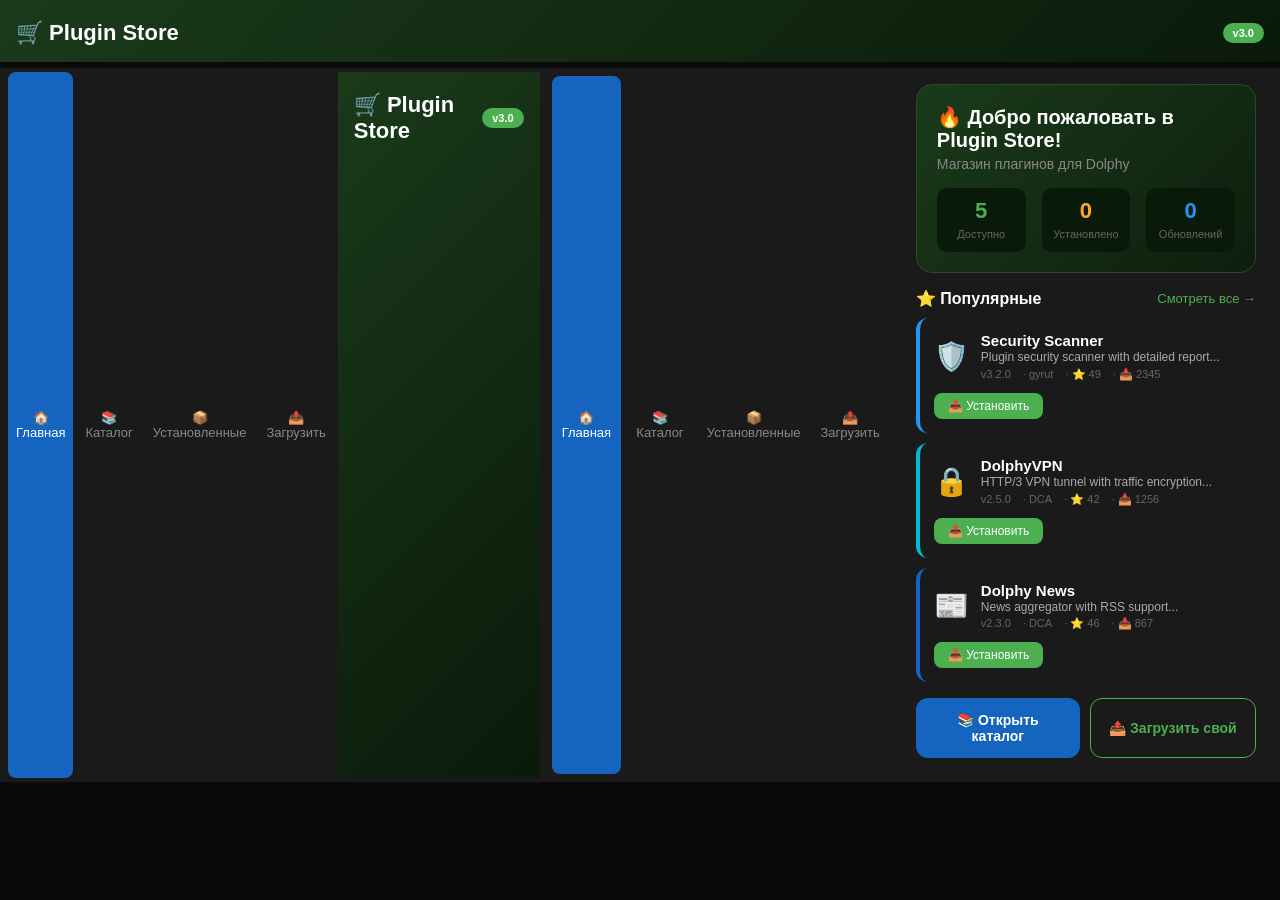
==== index.html @ 2c2af3a2 "Update index.html" ====
<!DOCTYPE html>
<html lang="ru">
<head>
    <meta charset="UTF-8">
    <meta name="viewport" content="width=device-width, initial-scale=1.0, maximum-scale=1.0, user-scalable=no">
    <title>Plugin Store</title>
    <link rel="stylesheet" href="style.css">
</head>
<body>

    <div class="app-header">
        <div class="header-content">
            <h1>🛒 Plugin Store</h1>
            <span class="badge">v3.0</span>
        </div>
    </div>

    <div class="tab-bar">
        <button class="tab-btn active" data-tab="home">🏠 Главная</button>
        <button class="tab-btn" data-tab="catalog">📚 Каталог</button>
        <button class="tab-btn" data-tab="installed">📦 Установленные</button>
        <button class="tab-btn" data-tab="upload">📤 Загрузить</button>
<!DOCTYPE html>
<html lang="ru">
<head>
    <meta charset="UTF-8">
    <meta name="viewport" content="width=device-width, initial-scale=1.0, maximum-scale=1.0, user-scalable=no">
    <title>Plugin Store</title>
    <style>
        *{margin:0;padding:0;box-sizing:border-box}
        body{font-family:-apple-system,BlinkMacSystemFont,'Segoe UI',Roboto,sans-serif;background:#0A0A0A;color:#E0E0E0;padding-bottom:80px;min-height:100vh}
        .app-header{background:linear-gradient(135deg,#1A3A1A,#0A1A0A);padding:20px 16px 16px;position:sticky;top:0;z-index:10}
        .header-content{display:flex;align-items:center;justify-content:space-between}
        .header-content h1{font-size:22px;font-weight:700;color:#FFF}
        .badge{background:#4CAF50;color:#FFF;font-size:11px;font-weight:700;padding:4px 10px;border-radius:20px}
        .tab-bar{display:flex;background:#1A1A1A;padding:4px 8px;position:sticky;top:68px;z-index:10;gap:4px}
        .tab-btn{flex:1;background:0 0;border:none;color:#888;font-size:13px;padding:10px 8px;border-radius:8px;cursor:pointer;transition:all .2s}
        .tab-btn.active{background:#1565C0;color:#FFF}
        .tab-content{display:none;padding:12px 16px 20px;max-width:600px;margin:0 auto}
        .tab-content.active{display:block}
        .welcome-card{background:linear-gradient(135deg,#1A3A1A,#0D1F0D);border-radius:16px;padding:20px;margin-bottom:16px;border:1px solid #2A4A2A}
        .welcome-card h2{font-size:20px;color:#FFF;margin-bottom:4px}
        .welcome-card .subtitle{color:#888;font-size:14px;margin-bottom:16px}
        .stats-row{display:flex;gap:16px}
        .stat-item{flex:1;text-align:center;background:#0A1A0A;border-radius:10px;padding:10px}
        .stat-number{display:block;font-size:22px;font-weight:700;color:#4CAF50}
        .stat-item:nth-child(2) .stat-number{color:#FFA726}
        .stat-item:nth-child(3) .stat-number{color:#2196F3}
        .stat-label{font-size:11px;color:#666}
        .section{margin-bottom:16px}
        .section-header{display:flex;justify-content:space-between;align-items:center;margin-bottom:10px}
        .section-header h3{font-size:16px;color:#FFF}
        .see-all{background:0 0;border:none;color:#4CAF50;font-size:13px;cursor:pointer}
        .quick-actions{display:flex;gap:10px;margin-top:12px}
        .action-btn{flex:1;padding:14px;border:none;border-radius:12px;font-size:14px;font-weight:600;cursor:pointer;transition:opacity .2s}
        .action-btn:active{opacity:.7}
        .action-btn.primary{background:#1565C0;color:#FFF}
        .action-btn.secondary{background:0 0;color:#4CAF50;border:1px solid #4CAF50}
        .plugin-card{background:#1A1A1A;border-radius:12px;padding:14px;margin-bottom:10px;border-left:4px solid #2196F3;display:flex;flex-direction:column;gap:8px}
        .plugin-card .plugin-row{display:flex;align-items:center;gap:12px}
        .plugin-card .plugin-icon{font-size:28px}
        .plugin-card .plugin-info{flex:1}
        .plugin-card .plugin-name{font-size:15px;font-weight:600;color:#FFF}
        .plugin-card .plugin-desc{font-size:12px;color:#AAA;line-height:1.4}
        .plugin-card .plugin-meta{display:flex;gap:12px;font-size:11px;color:#666;margin-top:2px;flex-wrap:wrap}
        .plugin-card .plugin-actions{display:flex;gap:8px;margin-top:4px;flex-wrap:wrap}
        .plugin-card .plugin-actions button{padding:6px 14px;border:none;border-radius:8px;font-size:12px;font-weight:500;cursor:pointer}
        .btn-install{background:#4CAF50;color:#FFF}
        .btn-installed{background:0 0;color:#4CAF50;border:1px solid #4CAF50}
        .btn-details{background:0 0;color:#888}
        .btn-delete{background:0 0;color:#F44336}
        .search-box{margin-bottom:12px}
        .search-box input{width:100%;padding:12px 16px;background:#1A1A1A;border:1px solid #333;border-radius:12px;color:#FFF;font-size:14px;outline:0}
        .search-box input:focus{border-color:#1565C0}
        .upload-form{background:#1A1A1A;border-radius:16px;padding:20px}
        .upload-form h3{font-size:18px;color:#FFF;margin-bottom:4px}
        .upload-form .subtitle{color:#888;font-size:13px;margin-bottom:16px}
        .form-group{margin-bottom:14px}
        .form-group label{display:block;font-size:13px;color:#888;margin-bottom:4px}
        .form-group input,.form-group textarea{width:100%;padding:10px 12px;background:#0D0D0D;border:1px solid #333;border-radius:8px;color:#FFF;font-size:14px;outline:0;transition:border-color .2s;font-family:inherit}
        .form-group input:focus,.form-group textarea:focus{border-color:#1565C0}
        .form-group textarea{resize:vertical;min-height:60px}
        .file-drop{background:#0D0D0D;border:2px dashed #333;border-radius:8px;padding:16px;text-align:center;color:#666;cursor:pointer;transition:border-color .2s}
        .file-drop:hover{border-color:#1565C0}
        .file-drop input{display:none}
        .empty-state{text-align:center;padding:40px 20px;color:#666}
        .empty-state .icon{font-size:48px;margin-bottom:12px}
        .empty-state h4{color:#FFF;margin-bottom:6px}
        .toast{position:fixed;bottom:100px;left:50%;transform:translateX(-50%);background:#333;color:#FFF;padding:12px 24px;border-radius:12px;font-size:14px;opacity:0;transition:opacity .3s;pointer-events:none;z-index:100}
        .toast.show{opacity:1}
        @media(max-width:480px){.stats-row{gap:8px}.stat-item{padding:8px}.stat-number{font-size:18px}}
    </style>
</head>
<body>

    <div class="app-header">
        <div class="header-content">
            <h1>🛒 Plugin Store</h1>
            <span class="badge">v3.0</span>
        </div>
    </div>

    <div class="tab-bar">
        <button class="tab-btn active" data-tab="home">🏠 Главная</button>
        <button class="tab-btn" data-tab="catalog">📚 Каталог</button>
        <button class="tab-btn" data-tab="installed">📦 Установленные</button>
        <button class="tab-btn" data-tab="upload">📤 Загрузить</button>
    </div>

    <div id="tab-home" class="tab-content active">
        <div class="welcome-card">
            <h2>🔥 Добро пожаловать в Plugin Store!</h2>
            <p class="subtitle">Магазин плагинов для Dolphy</p>
            <div class="stats-row">
                <div class="stat-item"><span class="stat-number" id="total-plugins">0</span><span class="stat-label">Доступно</span></div>
                <div class="stat-item"><span class="stat-number" id="installed-count">0</span><span class="stat-label">Установлено</span></div>
                <div class="stat-item"><span class="stat-number" id="update-count">0</span><span class="stat-label">Обновлений</span></div>
            </div>
        </div>
        <div class="section">
            <div class="section-header"><h3>⭐ Популярные</h3><button class="see-all" onclick="switchTab('catalog')">Смотреть все →</button></div>
            <div id="popular-list"></div>
        </div>
        <div class="quick-actions">
            <button class="action-btn primary" onclick="switchTab('catalog')">📚 Открыть каталог</button>
            <button class="action-btn secondary" onclick="switchTab('upload')">📤 Загрузить свой</button>
        </div>
    </div>

    <div id="tab-catalog" class="tab-content">
        <div class="search-box"><input type="text" id="search-input" placeholder="🔍 Поиск плагинов..." oninput="filterPlugins()"></div>
        <div id="catalog-list"></div>
    </div>

    <div id="tab-installed" class="tab-content"><div id="installed-list"></div></div>

    <div id="tab-upload" class="tab-content">
        <div class="upload-form">
            <h3>📤 Загрузка плагина</h3>
            <p class="subtitle">Поделитесь своим плагином с сообществом</p>
            <div class="form-group"><label>📝 Название плагина</label><input type="text" id="upload-name" placeholder="Название"></div>
            <div class="form-group"><label>📄 Описание</label><textarea id="upload-desc" placeholder="Краткое описание" rows="3"></textarea></div>
            <div class="form-group"><label>👤 Автор</label><input type="text" id="upload-author" placeholder="Ваше имя"></div>
            <div class="form-group"><label>📌 Версия</label><input type="text" id="upload-version" placeholder="1.0.0" value="1.0.0"></div>
            <div class="form-group">
                <label>📂 Файл плагина (.js)</label>
                <div class="file-drop" onclick="document.getElementById('file-input').click()">
                    <span id="file-name">Выберите файл</span>
                    <input type="file" id="file-input" accept=".js" onchange="selectFile()">
                </div>
            </div>
            <button class="action-btn primary" onclick="uploadPlugin()" style="width:100%;margin-top:16px;">🚀 Опубликовать плагин</button>
        </div>
    </div>

    <script>
        const STORE={plugins:[],installed:[],currentTab:'home'};
        function defaultPlugins(){return[
            {id:'dolphy.vpn',name:'DolphyVPN',description:'HTTP/3 VPN tunnel with traffic encryption',author:'DCA',version:'2.5.0',icon:'🔒',color:'#00BCD4',downloads:1256,rating:42},
            {id:'dolphy.scanner',name:'Security Scanner',description:'Plugin security scanner with detailed report',author:'gyrut',version:'3.2.0',icon:'🛡️',color:'#2196F3',downloads:2345,rating:49},
            {id:'dolphy.news',name:'Dolphy News',description:'News aggregator with RSS support',author:'DCA',version:'2.3.0',icon:'📰',color:'#1565C0',downloads:867,rating:46},
            {id:'dolphy.browser',name:'Dolphy Browser',description:'Full-featured browser with tabs and bookmarks',author:'DCA',version:'2.0.0',icon:'🌐',color:'#4CAF50',downloads:543,rating:45},
            {id:'dolphy.code',name:'Dolphy Code',description:'Code editor with syntax highlighting',author:'DCA',version:'2.1.0',icon:'💻',color:'#007ACC',downloads:789,rating:47}
        ]}
        function loadData(){
            try{const installed=localStorage.getItem('store_installed');if(installed)STORE.installed=JSON.parse(installed)}catch(e){}
            STORE.plugins=defaultPlugins();renderAll()
        }
        function renderAll(){renderStats();renderPopular();renderCatalog();renderInstalled()}
        function renderStats(){
            document.getElementById('total-plugins').textContent=STORE.plugins.length;
            document.getElementById('installed-count').textContent=STORE.installed.length;
            const updates=STORE.installed.filter(p=>{const a=STORE.plugins.find(x=>x.id===p.id);return a&&a.version!==p.version}).length;
            document.getElementById('update-count').textContent=updates
        }
        function renderPopular(){
            const container=document.getElementById('popular-list');
            const popular=[...STORE.plugins].sort((a,b)=>(b.downloads||0)-(a.downloads||0)).slice(0,3);
            container.innerHTML=popular.map(p=>createCard(p,true)).join('')
        }
        function renderCatalog(){
            document.getElementById('catalog-list').innerHTML=STORE.plugins.map(p=>createCard(p,false)).join('')
        }
        function renderInstalled(){
            const container=document.getElementById('installed-list');
            if(STORE.installed.length===0){
                container.innerHTML='<div class="empty-state"><div class="icon">📦</div><h4>Нет установленных плагинов</h4><p style="color:#666;font-size:13px;">Перейдите в каталог и установите что-нибудь!</p></div>';
                return
            }
            container.innerHTML=STORE.installed.map(p=>createInstalledCard(p)).join('')
        }
        function createCard(p,c){
            const inst=STORE.installed.some(x=>x.id===p.id);
            const color=p.color||'#2196F3';
            return '<div class="plugin-card" style="border-left-color:'+color+'"><div class="plugin-row"><div class="plugin-icon">'+(p.icon||'🔌')+
                '</div><div class="plugin-info"><div class="plugin-name">'+p.name+'</div><div class="plugin-desc">'+
                (c?p.description.substring(0,60)+'...':p.description)+'</div><div class="plugin-meta"><span>v'+p.version+
                '</span><span>· '+p.author+'</span><span>· ⭐ '+(p.rating||0)+'</span><span>· 📥 '+(p.downloads||0)+
                '</span></div></div></div><div class="plugin-actions">'+
                (!c?'<button class="btn-details" onclick="showDetails(\''+p.id+'\')">📖 Подробнее</button>':'')+
                (inst?'<button class="btn-installed" disabled>✅ Установлен</button>':'<button class="btn-install" onclick="installPlugin(\''+p.id+'\')">📥 Установить</button>')+
                '</div></div>'
        }
        function createInstalledCard(p){
            const a=STORE.plugins.find(x=>x.id===p.id);
            const u=a&&a.version!==p.version;
            return '<div class="plugin-card" style="border-left-color:'+(u?'#FFA726':'#4CAF50')+
                '"><div class="plugin-row"><div class="plugin-icon">'+(p.icon||'🔌')+'</div><div class="plugin-info"><div class="plugin-name">'+
                p.name+(u?' 🔄':'')+'</div><div class="plugin-meta"><span>v'+p.version+'</span><span>· '+p.author+
                '</span>'+(u?'<span style="color:#FFA726;">→ v'+a.version+' доступно</span>':'')+
                '</div></div></div><div class="plugin-actions">'+(u?'<button class="btn-install" onclick="updatePlugin(\''+p.id+'\')">🔄 Обновить</button>':'')+
                '<button class="btn-details" onclick="showDetails(\''+p.id+'\')">📖 Подробнее</button>'+
                '<button class="btn-delete" onclick="deletePlugin(\''+p.id+'\')">🗑️</button></div></div>'
        }
        function filterPlugins(){
            const q=document.getElementById('search-input').value.toLowerCase();
            document.querySelectorAll('#catalog-list .plugin-card').forEach(c=>{
                const n=c.querySelector('.plugin-name')?.textContent?.toLowerCase()||'';
                const d=c.querySelector('.plugin-desc')?.textContent?.toLowerCase()||'';
                c.style.display=n.includes(q)||d.includes(q)?'block':'none'
            })
        }
        function installPlugin(id){
            const p=STORE.plugins.find(x=>x.id===id);
            if(!p)return;
            if(STORE.installed.some(x=>x.id===id)){showToast('⚠️ Плагин уже установлен');return}
            if(confirm('Установить '+p.name+' v'+p.version+'?\nАвтор: '+p.author)){
                STORE.installed.push({id:p.id,name:p.name,version:p.version,author:p.author,description:p.description,icon:p.icon||'🔌',installed:Date.now()});
                localStorage.setItem('store_installed',JSON.stringify(STORE.installed));
                renderAll();showToast('✅ '+p.name+' установлен!')
            }
        }
        function updatePlugin(id){
            const inst=STORE.installed.find(x=>x.id===id);
            const avail=STORE.plugins.find(x=>x.id===id);
            if(!inst||!avail)return;
            if(confirm('Обновить '+inst.name+'?\nТекущая: v'+inst.version+'\nНовая: v'+avail.version)){
                inst.version=avail.version;
                localStorage.setItem('store_installed',JSON.stringify(STORE.installed));
                renderAll();showToast('✅ '+inst.name+' обновлён до v'+avail.version)
            }
        }
        function deletePlugin(id){
            if(confirm('Удалить плагин?')){
                STORE.installed=STORE.installed.filter(x=>x.id!==id);
                localStorage.setItem('store_installed',JSON.stringify(STORE.installed));
                renderAll();showToast('🗑️ Плагин удалён')
            }
        }
        function showDetails(id){
            const p=STORE.plugins.find(x=>x.id===id)||STORE.installed.find(x=>x.id===id);
            if(!p)return;
            const inst=STORE.installed.some(x=>x.id===p.id);
            alert(p.name+' v'+p.version+'\n\n📝 '+p.description+'\n👤 Автор: '+p.author+'\n⭐ Рейтинг: '+(p.rating||'Нет')+'\n📥 Загрузок: '+(p.downloads||0)+(inst?'\n\n✅ Установлен':'\n\n❌ Не установлен'))
        }
        function uploadPlugin(){
            const name=document.getElementById('upload-name').value.trim();
            const desc=document.getElementById('upload-desc').value.trim();
            const author=document.getElementById('upload-author').value.trim();
            const version=document.getElementById('upload-version').value.trim()||'1.0.0';
            const file=document.getElementById('file-input').files[0];
            if(!name||!desc||!author||!file){showToast('⚠️ Заполните все поля и выберите файл');return}
            const np={id:'user_'+Date.now(),name:name,description:desc,author:author,version:version,icon:'🔌',rating:0,downloads:0,isUser:true};
            STORE.plugins.push(np);
            STORE.installed.push({id:np.id,name:name,version:version,author:author,description:desc,icon:'🔌',installed:Date.now()});
            localStorage.setItem('store_installed',JSON.stringify(STORE.installed));
            renderAll();showToast('✅ Плагин "'+name+'" загружен!');
            document.getElementById('upload-name').value='';
            document.getElementById('upload-desc').value='';
            document.getElementById('upload-author').value='';
            document.getElementById('upload-version').value='1.0.0';
            document.getElementById('file-input').value='';
            document.getElementById('file-name').textContent='Выберите файл';
            switchTab('installed')
        }
        function selectFile(){
            const input=document.getElementById('file-input');
            const label=document.getElementById('file-name');
            if(input.files&&input.files[0])label.textContent='📄 '+input.files[0].name
        }
        function switchTab(tab){
            document.querySelectorAll('.tab-content').forEach(el=>el.classList.remove('active'));
            document.querySelectorAll('.tab-btn').forEach(el=>el.classList.remove('active'));
            document.getElementById('tab-'+tab).classList.add('active');
            document.querySelector('.tab-btn[data-tab="'+tab+'"]').classList.add('active');
            STORE.currentTab=tab
        }
        function showToast(text){
            let toast=document.querySelector('.toast');
            if(!toast){toast=document.createElement('div');toast.className='toast';document.body.appendChild(toast)}
            toast.textContent=text;toast.classList.add('show');
            setTimeout(()=>toast.classList.remove('show'),2500)
        }
        document.querySelectorAll('.tab-btn').forEach(b=>b.addEventListener('click',function(){switchTab(this.dataset.tab)}));
        loadData();
    </script>

    <div class="toast"></div>
</body>
</html>
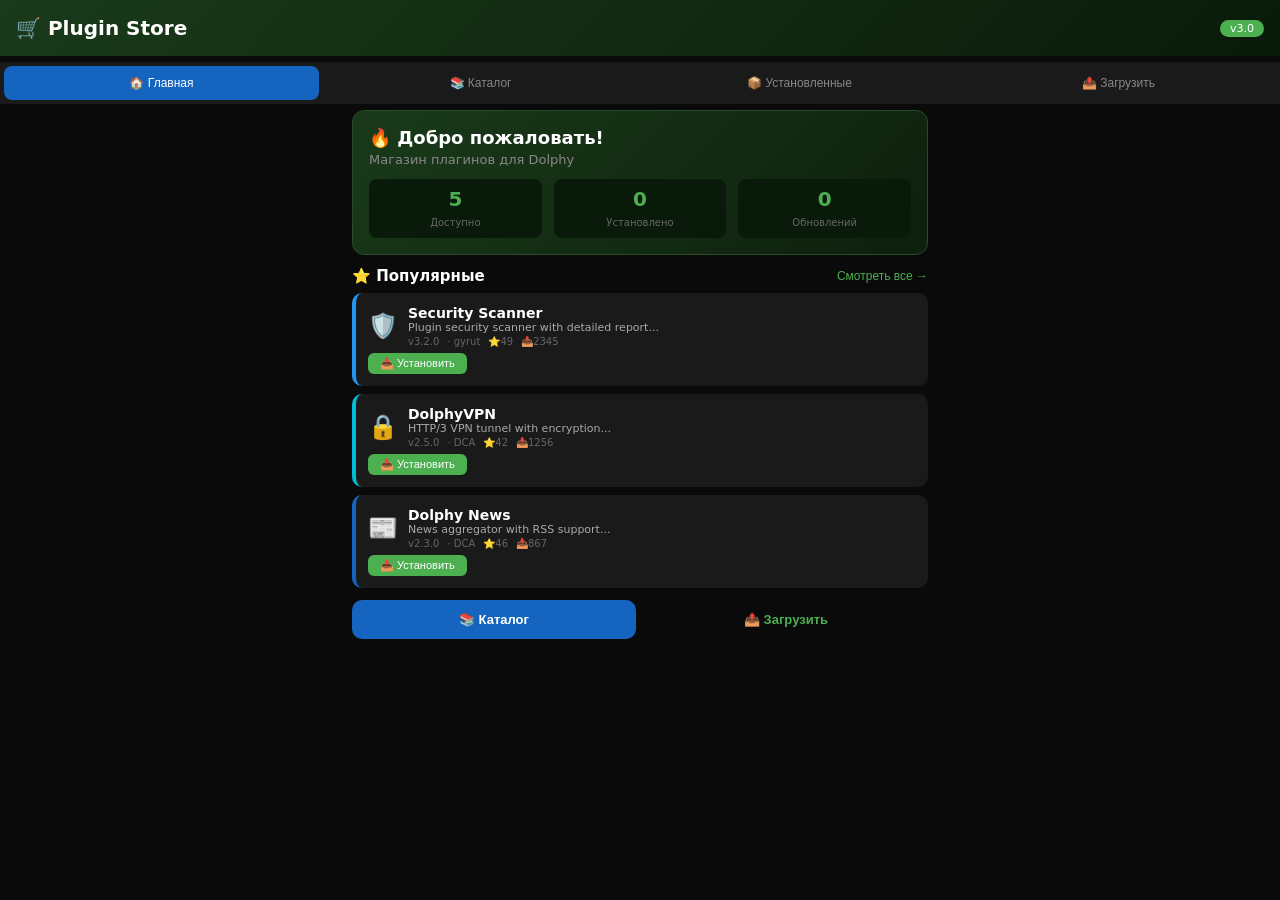
==== commit 400fa093: "Update index.html" ====
--- a/index.html
+++ b/index.html
@@ -2,299 +2,247 @@
 <html lang="ru">
 <head>
     <meta charset="UTF-8">
-    <meta name="viewport" content="width=device-width, initial-scale=1.0, maximum-scale=1.0, user-scalable=no">
-    <title>Plugin Store</title>
-    <link rel="stylesheet" href="style.css">
-</head>
-<body>
-
-    <div class="app-header">
-        <div class="header-content">
-            <h1>🛒 Plugin Store</h1>
-            <span class="badge">v3.0</span>
-        </div>
-    </div>
-
-    <div class="tab-bar">
-        <button class="tab-btn active" data-tab="home">🏠 Главная</button>
-        <button class="tab-btn" data-tab="catalog">📚 Каталог</button>
-        <button class="tab-btn" data-tab="installed">📦 Установленные</button>
-        <button class="tab-btn" data-tab="upload">📤 Загрузить</button>
-<!DOCTYPE html>
-<html lang="ru">
-<head>
-    <meta charset="UTF-8">
-    <meta name="viewport" content="width=device-width, initial-scale=1.0, maximum-scale=1.0, user-scalable=no">
+    <meta name="viewport" content="width=device-width, initial-scale=1.0">
     <title>Plugin Store</title>
     <style>
         *{margin:0;padding:0;box-sizing:border-box}
-        body{font-family:-apple-system,BlinkMacSystemFont,'Segoe UI',Roboto,sans-serif;background:#0A0A0A;color:#E0E0E0;padding-bottom:80px;min-height:100vh}
-        .app-header{background:linear-gradient(135deg,#1A3A1A,#0A1A0A);padding:20px 16px 16px;position:sticky;top:0;z-index:10}
-        .header-content{display:flex;align-items:center;justify-content:space-between}
-        .header-content h1{font-size:22px;font-weight:700;color:#FFF}
-        .badge{background:#4CAF50;color:#FFF;font-size:11px;font-weight:700;padding:4px 10px;border-radius:20px}
-        .tab-bar{display:flex;background:#1A1A1A;padding:4px 8px;position:sticky;top:68px;z-index:10;gap:4px}
-        .tab-btn{flex:1;background:0 0;border:none;color:#888;font-size:13px;padding:10px 8px;border-radius:8px;cursor:pointer;transition:all .2s}
-        .tab-btn.active{background:#1565C0;color:#FFF}
-        .tab-content{display:none;padding:12px 16px 20px;max-width:600px;margin:0 auto}
-        .tab-content.active{display:block}
-        .welcome-card{background:linear-gradient(135deg,#1A3A1A,#0D1F0D);border-radius:16px;padding:20px;margin-bottom:16px;border:1px solid #2A4A2A}
-        .welcome-card h2{font-size:20px;color:#FFF;margin-bottom:4px}
-        .welcome-card .subtitle{color:#888;font-size:14px;margin-bottom:16px}
-        .stats-row{display:flex;gap:16px}
-        .stat-item{flex:1;text-align:center;background:#0A1A0A;border-radius:10px;padding:10px}
-        .stat-number{display:block;font-size:22px;font-weight:700;color:#4CAF50}
-        .stat-item:nth-child(2) .stat-number{color:#FFA726}
-        .stat-item:nth-child(3) .stat-number{color:#2196F3}
-        .stat-label{font-size:11px;color:#666}
-        .section{margin-bottom:16px}
-        .section-header{display:flex;justify-content:space-between;align-items:center;margin-bottom:10px}
-        .section-header h3{font-size:16px;color:#FFF}
-        .see-all{background:0 0;border:none;color:#4CAF50;font-size:13px;cursor:pointer}
-        .quick-actions{display:flex;gap:10px;margin-top:12px}
-        .action-btn{flex:1;padding:14px;border:none;border-radius:12px;font-size:14px;font-weight:600;cursor:pointer;transition:opacity .2s}
-        .action-btn:active{opacity:.7}
-        .action-btn.primary{background:#1565C0;color:#FFF}
-        .action-btn.secondary{background:0 0;color:#4CAF50;border:1px solid #4CAF50}
-        .plugin-card{background:#1A1A1A;border-radius:12px;padding:14px;margin-bottom:10px;border-left:4px solid #2196F3;display:flex;flex-direction:column;gap:8px}
-        .plugin-card .plugin-row{display:flex;align-items:center;gap:12px}
-        .plugin-card .plugin-icon{font-size:28px}
-        .plugin-card .plugin-info{flex:1}
-        .plugin-card .plugin-name{font-size:15px;font-weight:600;color:#FFF}
-        .plugin-card .plugin-desc{font-size:12px;color:#AAA;line-height:1.4}
-        .plugin-card .plugin-meta{display:flex;gap:12px;font-size:11px;color:#666;margin-top:2px;flex-wrap:wrap}
-        .plugin-card .plugin-actions{display:flex;gap:8px;margin-top:4px;flex-wrap:wrap}
-        .plugin-card .plugin-actions button{padding:6px 14px;border:none;border-radius:8px;font-size:12px;font-weight:500;cursor:pointer}
-        .btn-install{background:#4CAF50;color:#FFF}
-        .btn-installed{background:0 0;color:#4CAF50;border:1px solid #4CAF50}
+        body{background:#0a0a0a;color:#e0e0e0;font-family:system-ui,-apple-system,sans-serif;padding-bottom:80px}
+        .header{background:linear-gradient(135deg,#1a3a1a,#0a1a0a);padding:16px;display:flex;justify-content:space-between;align-items:center;position:sticky;top:0;z-index:10}
+        .header h1{font-size:20px;color:#fff}
+        .badge{background:#4caf50;color:#fff;padding:2px 10px;border-radius:20px;font-size:11px}
+        .tabs{display:flex;background:#1a1a1a;padding:4px;gap:4px;position:sticky;top:62px;z-index:10}
+        .tabs button{flex:1;background:0 0;border:none;color:#888;padding:10px 4px;border-radius:8px;font-size:12px;cursor:pointer}
+        .tabs button.active{background:#1565c0;color:#fff}
+        .tab{display:none;padding:12px;max-width:600px;margin:0 auto}
+        .tab.active{display:block}
+        .card{background:#1a1a1a;border-radius:12px;padding:16px;margin-bottom:12px}
+        .card.green{background:linear-gradient(135deg,#1a3a1a,#0d1f0d);border:1px solid #2a4a2a}
+        .card h2{font-size:18px;color:#fff;margin-bottom:4px}
+        .card p{color:#888;font-size:13px}
+        .stats{display:flex;gap:12px;margin-top:12px}
+        .stats div{flex:1;background:#0a1a0a;border-radius:8px;padding:8px;text-align:center}
+        .stats span{display:block;font-size:20px;font-weight:700;color:#4caf50}
+        .stats small{font-size:10px;color:#666}
+        .row{display:flex;gap:8px;margin-top:12px}
+        .row button{flex:1;padding:12px;border:none;border-radius:10px;font-weight:600;font-size:13px;cursor:pointer}
+        .btn-primary{background:#1565c0;color:#fff}
+        .btn-secondary{background:0 0;color:#4caf50;border:1px solid #4caf50}
+        .plugin{background:#1a1a1a;border-radius:10px;padding:12px;margin-bottom:8px;border-left:4px solid #2196f3}
+        .plugin .top{display:flex;align-items:center;gap:10px}
+        .plugin .icon{font-size:24px}
+        .plugin .info{flex:1}
+        .plugin .name{font-weight:600;color:#fff;font-size:14px}
+        .plugin .desc{font-size:11px;color:#aaa}
+        .plugin .meta{font-size:10px;color:#666;display:flex;gap:8px;flex-wrap:wrap;margin-top:2px}
+        .plugin .actions{display:flex;gap:6px;margin-top:6px;flex-wrap:wrap}
+        .plugin .actions button{padding:4px 12px;border:none;border-radius:6px;font-size:11px;cursor:pointer}
+        .btn-install{background:#4caf50;color:#fff}
+        .btn-installed{background:0 0;color:#4caf50;border:1px solid #4caf50}
         .btn-details{background:0 0;color:#888}
-        .btn-delete{background:0 0;color:#F44336}
-        .search-box{margin-bottom:12px}
-        .search-box input{width:100%;padding:12px 16px;background:#1A1A1A;border:1px solid #333;border-radius:12px;color:#FFF;font-size:14px;outline:0}
-        .search-box input:focus{border-color:#1565C0}
-        .upload-form{background:#1A1A1A;border-radius:16px;padding:20px}
-        .upload-form h3{font-size:18px;color:#FFF;margin-bottom:4px}
-        .upload-form .subtitle{color:#888;font-size:13px;margin-bottom:16px}
-        .form-group{margin-bottom:14px}
-        .form-group label{display:block;font-size:13px;color:#888;margin-bottom:4px}
-        .form-group input,.form-group textarea{width:100%;padding:10px 12px;background:#0D0D0D;border:1px solid #333;border-radius:8px;color:#FFF;font-size:14px;outline:0;transition:border-color .2s;font-family:inherit}
-        .form-group input:focus,.form-group textarea:focus{border-color:#1565C0}
-        .form-group textarea{resize:vertical;min-height:60px}
-        .file-drop{background:#0D0D0D;border:2px dashed #333;border-radius:8px;padding:16px;text-align:center;color:#666;cursor:pointer;transition:border-color .2s}
-        .file-drop:hover{border-color:#1565C0}
+        .btn-delete{background:0 0;color:#f44336}
+        input,textarea{width:100%;padding:10px;background:#0d0d0d;border:1px solid #333;border-radius:8px;color:#fff;font-size:13px;margin-top:4px;font-family:inherit}
+        input:focus,textarea:focus{border-color:#1565c0;outline:0}
+        label{font-size:12px;color:#888}
+        .file-drop{background:#0d0d0d;border:2px dashed #333;border-radius:8px;padding:16px;text-align:center;color:#666;cursor:pointer;margin-top:4px}
         .file-drop input{display:none}
-        .empty-state{text-align:center;padding:40px 20px;color:#666}
-        .empty-state .icon{font-size:48px;margin-bottom:12px}
-        .empty-state h4{color:#FFF;margin-bottom:6px}
-        .toast{position:fixed;bottom:100px;left:50%;transform:translateX(-50%);background:#333;color:#FFF;padding:12px 24px;border-radius:12px;font-size:14px;opacity:0;transition:opacity .3s;pointer-events:none;z-index:100}
+        .empty{text-align:center;padding:32px;color:#666}
+        .empty .icon{font-size:40px;display:block;margin-bottom:8px}
+        .empty h4{color:#fff;margin-bottom:4px}
+        .toast{position:fixed;bottom:80px;left:50%;transform:translateX(-50%);background:#333;color:#fff;padding:10px 20px;border-radius:10px;font-size:13px;opacity:0;transition:0.3s;pointer-events:none;z-index:100}
         .toast.show{opacity:1}
-        @media(max-width:480px){.stats-row{gap:8px}.stat-item{padding:8px}.stat-number{font-size:18px}}
+        @media(max-width:480px){.stats{flex-wrap:wrap}.stats div{min-width:80px}}
     </style>
 </head>
 <body>
 
-    <div class="app-header">
-        <div class="header-content">
-            <h1>🛒 Plugin Store</h1>
-            <span class="badge">v3.0</span>
+<div class="header">
+    <h1>🛒 Plugin Store</h1>
+    <span class="badge">v3.0</span>
+</div>
+
+<div class="tabs" id="tabs">
+    <button class="active" data-tab="home">🏠 Главная</button>
+    <button data-tab="catalog">📚 Каталог</button>
+    <button data-tab="installed">📦 Установленные</button>
+    <button data-tab="upload">📤 Загрузить</button>
+</div>
+
+<div id="home" class="tab active">
+    <div class="card green">
+        <h2>🔥 Добро пожаловать!</h2>
+        <p>Магазин плагинов для Dolphy</p>
+        <div class="stats">
+            <div><span id="total">0</span><small>Доступно</small></div>
+            <div><span id="installed">0</span><small>Установлено</small></div>
+            <div><span id="updates">0</span><small>Обновлений</small></div>
         </div>
     </div>
-
-    <div class="tab-bar">
-        <button class="tab-btn active" data-tab="home">🏠 Главная</button>
-        <button class="tab-btn" data-tab="catalog">📚 Каталог</button>
-        <button class="tab-btn" data-tab="installed">📦 Установленные</button>
-        <button class="tab-btn" data-tab="upload">📤 Загрузить</button>
-    </div>
-
-    <div id="tab-home" class="tab-content active">
-        <div class="welcome-card">
-            <h2>🔥 Добро пожаловать в Plugin Store!</h2>
-            <p class="subtitle">Магазин плагинов для Dolphy</p>
-            <div class="stats-row">
-                <div class="stat-item"><span class="stat-number" id="total-plugins">0</span><span class="stat-label">Доступно</span></div>
-                <div class="stat-item"><span class="stat-number" id="installed-count">0</span><span class="stat-label">Установлено</span></div>
-                <div class="stat-item"><span class="stat-number" id="update-count">0</span><span class="stat-label">Обновлений</span></div>
-            </div>
+    <div style="display:flex;justify-content:space-between;align-items:center;margin:12px 0 8px">
+        <h3 style="font-size:15px;color:#fff">⭐ Популярные</h3>
+        <button style="background:0;border:0;color:#4caf50;font-size:12px;cursor:pointer" onclick="switchTab('catalog')">Смотреть все →</button>
+    </div>
+    <div id="popular"></div>
+    <div class="row">
+        <button class="btn-primary" onclick="switchTab('catalog')">📚 Каталог</button>
+        <button class="btn-secondary" onclick="switchTab('upload')">📤 Загрузить</button>
+    </div>
+</div>
+
+<div id="catalog" class="tab">
+    <div style="margin-bottom:12px">
+        <input type="text" id="search" placeholder="🔍 Поиск..." oninput="filterPlugins()">
+    </div>
+    <div id="catalog-list"></div>
+</div>
+
+<div id="installed" class="tab">
+    <div id="installed-list"></div>
+</div>
+
+<div id="upload" class="tab">
+    <div class="card">
+        <h3 style="font-size:17px;color:#fff">📤 Загрузка плагина</h3>
+        <p style="color:#888;font-size:13px;margin-bottom:12px">Поделитесь с сообществом</p>
+        <label>📝 Название</label><input type="text" id="up-name" placeholder="Название">
+        <label style="display:block;margin-top:10px">📄 Описание</label><textarea id="up-desc" rows="2" placeholder="Краткое описание"></textarea>
+        <label style="display:block;margin-top:10px">👤 Автор</label><input type="text" id="up-author" placeholder="Ваше имя">
+        <label style="display:block;margin-top:10px">📌 Версия</label><input type="text" id="up-version" value="1.0.0">
+        <label style="display:block;margin-top:10px">📂 Файл (.js)</label>
+        <div class="file-drop" onclick="document.getElementById('file-input').click()">
+            <span id="file-name">Выберите файл</span>
+            <input type="file" id="file-input" accept=".js" onchange="selectFile()">
         </div>
-        <div class="section">
-            <div class="section-header"><h3>⭐ Популярные</h3><button class="see-all" onclick="switchTab('catalog')">Смотреть все →</button></div>
-            <div id="popular-list"></div>
-        </div>
-        <div class="quick-actions">
-            <button class="action-btn primary" onclick="switchTab('catalog')">📚 Открыть каталог</button>
-            <button class="action-btn secondary" onclick="switchTab('upload')">📤 Загрузить свой</button>
-        </div>
-    </div>
-
-    <div id="tab-catalog" class="tab-content">
-        <div class="search-box"><input type="text" id="search-input" placeholder="🔍 Поиск плагинов..." oninput="filterPlugins()"></div>
-        <div id="catalog-list"></div>
-    </div>
-
-    <div id="tab-installed" class="tab-content"><div id="installed-list"></div></div>
-
-    <div id="tab-upload" class="tab-content">
-        <div class="upload-form">
-            <h3>📤 Загрузка плагина</h3>
-            <p class="subtitle">Поделитесь своим плагином с сообществом</p>
-            <div class="form-group"><label>📝 Название плагина</label><input type="text" id="upload-name" placeholder="Название"></div>
-            <div class="form-group"><label>📄 Описание</label><textarea id="upload-desc" placeholder="Краткое описание" rows="3"></textarea></div>
-            <div class="form-group"><label>👤 Автор</label><input type="text" id="upload-author" placeholder="Ваше имя"></div>
-            <div class="form-group"><label>📌 Версия</label><input type="text" id="upload-version" placeholder="1.0.0" value="1.0.0"></div>
-            <div class="form-group">
-                <label>📂 Файл плагина (.js)</label>
-                <div class="file-drop" onclick="document.getElementById('file-input').click()">
-                    <span id="file-name">Выберите файл</span>
-                    <input type="file" id="file-input" accept=".js" onchange="selectFile()">
-                </div>
-            </div>
-            <button class="action-btn primary" onclick="uploadPlugin()" style="width:100%;margin-top:16px;">🚀 Опубликовать плагин</button>
-        </div>
-    </div>
-
-    <script>
-        const STORE={plugins:[],installed:[],currentTab:'home'};
-        function defaultPlugins(){return[
-            {id:'dolphy.vpn',name:'DolphyVPN',description:'HTTP/3 VPN tunnel with traffic encryption',author:'DCA',version:'2.5.0',icon:'🔒',color:'#00BCD4',downloads:1256,rating:42},
-            {id:'dolphy.scanner',name:'Security Scanner',description:'Plugin security scanner with detailed report',author:'gyrut',version:'3.2.0',icon:'🛡️',color:'#2196F3',downloads:2345,rating:49},
-            {id:'dolphy.news',name:'Dolphy News',description:'News aggregator with RSS support',author:'DCA',version:'2.3.0',icon:'📰',color:'#1565C0',downloads:867,rating:46},
-            {id:'dolphy.browser',name:'Dolphy Browser',description:'Full-featured browser with tabs and bookmarks',author:'DCA',version:'2.0.0',icon:'🌐',color:'#4CAF50',downloads:543,rating:45},
-            {id:'dolphy.code',name:'Dolphy Code',description:'Code editor with syntax highlighting',author:'DCA',version:'2.1.0',icon:'💻',color:'#007ACC',downloads:789,rating:47}
-        ]}
-        function loadData(){
-            try{const installed=localStorage.getItem('store_installed');if(installed)STORE.installed=JSON.parse(installed)}catch(e){}
-            STORE.plugins=defaultPlugins();renderAll()
-        }
-        function renderAll(){renderStats();renderPopular();renderCatalog();renderInstalled()}
-        function renderStats(){
-            document.getElementById('total-plugins').textContent=STORE.plugins.length;
-            document.getElementById('installed-count').textContent=STORE.installed.length;
-            const updates=STORE.installed.filter(p=>{const a=STORE.plugins.find(x=>x.id===p.id);return a&&a.version!==p.version}).length;
-            document.getElementById('update-count').textContent=updates
-        }
-        function renderPopular(){
-            const container=document.getElementById('popular-list');
-            const popular=[...STORE.plugins].sort((a,b)=>(b.downloads||0)-(a.downloads||0)).slice(0,3);
-            container.innerHTML=popular.map(p=>createCard(p,true)).join('')
-        }
-        function renderCatalog(){
-            document.getElementById('catalog-list').innerHTML=STORE.plugins.map(p=>createCard(p,false)).join('')
-        }
-        function renderInstalled(){
-            const container=document.getElementById('installed-list');
-            if(STORE.installed.length===0){
-                container.innerHTML='<div class="empty-state"><div class="icon">📦</div><h4>Нет установленных плагинов</h4><p style="color:#666;font-size:13px;">Перейдите в каталог и установите что-нибудь!</p></div>';
-                return
-            }
-            container.innerHTML=STORE.installed.map(p=>createInstalledCard(p)).join('')
-        }
-        function createCard(p,c){
-            const inst=STORE.installed.some(x=>x.id===p.id);
-            const color=p.color||'#2196F3';
-            return '<div class="plugin-card" style="border-left-color:'+color+'"><div class="plugin-row"><div class="plugin-icon">'+(p.icon||'🔌')+
-                '</div><div class="plugin-info"><div class="plugin-name">'+p.name+'</div><div class="plugin-desc">'+
-                (c?p.description.substring(0,60)+'...':p.description)+'</div><div class="plugin-meta"><span>v'+p.version+
-                '</span><span>· '+p.author+'</span><span>· ⭐ '+(p.rating||0)+'</span><span>· 📥 '+(p.downloads||0)+
-                '</span></div></div></div><div class="plugin-actions">'+
-                (!c?'<button class="btn-details" onclick="showDetails(\''+p.id+'\')">📖 Подробнее</button>':'')+
-                (inst?'<button class="btn-installed" disabled>✅ Установлен</button>':'<button class="btn-install" onclick="installPlugin(\''+p.id+'\')">📥 Установить</button>')+
-                '</div></div>'
-        }
-        function createInstalledCard(p){
-            const a=STORE.plugins.find(x=>x.id===p.id);
-            const u=a&&a.version!==p.version;
-            return '<div class="plugin-card" style="border-left-color:'+(u?'#FFA726':'#4CAF50')+
-                '"><div class="plugin-row"><div class="plugin-icon">'+(p.icon||'🔌')+'</div><div class="plugin-info"><div class="plugin-name">'+
-                p.name+(u?' 🔄':'')+'</div><div class="plugin-meta"><span>v'+p.version+'</span><span>· '+p.author+
-                '</span>'+(u?'<span style="color:#FFA726;">→ v'+a.version+' доступно</span>':'')+
-                '</div></div></div><div class="plugin-actions">'+(u?'<button class="btn-install" onclick="updatePlugin(\''+p.id+'\')">🔄 Обновить</button>':'')+
-                '<button class="btn-details" onclick="showDetails(\''+p.id+'\')">📖 Подробнее</button>'+
-                '<button class="btn-delete" onclick="deletePlugin(\''+p.id+'\')">🗑️</button></div></div>'
-        }
-        function filterPlugins(){
-            const q=document.getElementById('search-input').value.toLowerCase();
-            document.querySelectorAll('#catalog-list .plugin-card').forEach(c=>{
-                const n=c.querySelector('.plugin-name')?.textContent?.toLowerCase()||'';
-                const d=c.querySelector('.plugin-desc')?.textContent?.toLowerCase()||'';
-                c.style.display=n.includes(q)||d.includes(q)?'block':'none'
-            })
-        }
-        function installPlugin(id){
-            const p=STORE.plugins.find(x=>x.id===id);
-            if(!p)return;
-            if(STORE.installed.some(x=>x.id===id)){showToast('⚠️ Плагин уже установлен');return}
-            if(confirm('Установить '+p.name+' v'+p.version+'?\nАвтор: '+p.author)){
-                STORE.installed.push({id:p.id,name:p.name,version:p.version,author:p.author,description:p.description,icon:p.icon||'🔌',installed:Date.now()});
-                localStorage.setItem('store_installed',JSON.stringify(STORE.installed));
-                renderAll();showToast('✅ '+p.name+' установлен!')
-            }
-        }
-        function updatePlugin(id){
-            const inst=STORE.installed.find(x=>x.id===id);
-            const avail=STORE.plugins.find(x=>x.id===id);
-            if(!inst||!avail)return;
-            if(confirm('Обновить '+inst.name+'?\nТекущая: v'+inst.version+'\nНовая: v'+avail.version)){
-                inst.version=avail.version;
-                localStorage.setItem('store_installed',JSON.stringify(STORE.installed));
-                renderAll();showToast('✅ '+inst.name+' обновлён до v'+avail.version)
-            }
-        }
-        function deletePlugin(id){
-            if(confirm('Удалить плагин?')){
-                STORE.installed=STORE.installed.filter(x=>x.id!==id);
-                localStorage.setItem('store_installed',JSON.stringify(STORE.installed));
-                renderAll();showToast('🗑️ Плагин удалён')
-            }
-        }
-        function showDetails(id){
-            const p=STORE.plugins.find(x=>x.id===id)||STORE.installed.find(x=>x.id===id);
-            if(!p)return;
-            const inst=STORE.installed.some(x=>x.id===p.id);
-            alert(p.name+' v'+p.version+'\n\n📝 '+p.description+'\n👤 Автор: '+p.author+'\n⭐ Рейтинг: '+(p.rating||'Нет')+'\n📥 Загрузок: '+(p.downloads||0)+(inst?'\n\n✅ Установлен':'\n\n❌ Не установлен'))
-        }
-        function uploadPlugin(){
-            const name=document.getElementById('upload-name').value.trim();
-            const desc=document.getElementById('upload-desc').value.trim();
-            const author=document.getElementById('upload-author').value.trim();
-            const version=document.getElementById('upload-version').value.trim()||'1.0.0';
-            const file=document.getElementById('file-input').files[0];
-            if(!name||!desc||!author||!file){showToast('⚠️ Заполните все поля и выберите файл');return}
-            const np={id:'user_'+Date.now(),name:name,description:desc,author:author,version:version,icon:'🔌',rating:0,downloads:0,isUser:true};
-            STORE.plugins.push(np);
-            STORE.installed.push({id:np.id,name:name,version:version,author:author,description:desc,icon:'🔌',installed:Date.now()});
-            localStorage.setItem('store_installed',JSON.stringify(STORE.installed));
-            renderAll();showToast('✅ Плагин "'+name+'" загружен!');
-            document.getElementById('upload-name').value='';
-            document.getElementById('upload-desc').value='';
-            document.getElementById('upload-author').value='';
-            document.getElementById('upload-version').value='1.0.0';
-            document.getElementById('file-input').value='';
-            document.getElementById('file-name').textContent='Выберите файл';
-            switchTab('installed')
-        }
-        function selectFile(){
-            const input=document.getElementById('file-input');
-            const label=document.getElementById('file-name');
-            if(input.files&&input.files[0])label.textContent='📄 '+input.files[0].name
-        }
-        function switchTab(tab){
-            document.querySelectorAll('.tab-content').forEach(el=>el.classList.remove('active'));
-            document.querySelectorAll('.tab-btn').forEach(el=>el.classList.remove('active'));
-            document.getElementById('tab-'+tab).classList.add('active');
-            document.querySelector('.tab-btn[data-tab="'+tab+'"]').classList.add('active');
-            STORE.currentTab=tab
-        }
-        function showToast(text){
-            let toast=document.querySelector('.toast');
-            if(!toast){toast=document.createElement('div');toast.className='toast';document.body.appendChild(toast)}
-            toast.textContent=text;toast.classList.add('show');
-            setTimeout(()=>toast.classList.remove('show'),2500)
-        }
-        document.querySelectorAll('.tab-btn').forEach(b=>b.addEventListener('click',function(){switchTab(this.dataset.tab)}));
-        loadData();
-    </script>
-
-    <div class="toast"></div>
+        <button class="btn-primary" style="width:100%;margin-top:14px;padding:12px" onclick="uploadPlugin()">🚀 Опубликовать</button>
+    </div>
+</div>
+
+<script>
+const STORE={plugins:[],installed:[],currentTab:'home'};
+const DEFAULT_PLUGINS=[
+    {id:'dolphy.vpn',name:'DolphyVPN',desc:'HTTP/3 VPN tunnel with encryption',author:'DCA',ver:'2.5.0',icon:'🔒',color:'#00bcd4',downloads:1256,rating:42},
+    {id:'dolphy.scanner',name:'Security Scanner',desc:'Plugin security scanner with detailed report',author:'gyrut',ver:'3.2.0',icon:'🛡️',color:'#2196f3',downloads:2345,rating:49},
+    {id:'dolphy.news',name:'Dolphy News',desc:'News aggregator with RSS support',author:'DCA',ver:'2.3.0',icon:'📰',color:'#1565c0',downloads:867,rating:46},
+    {id:'dolphy.browser',name:'Dolphy Browser',desc:'Browser with tabs and bookmarks',author:'DCA',ver:'2.0.0',icon:'🌐',color:'#4caf50',downloads:543,rating:45},
+    {id:'dolphy.code',name:'Dolphy Code',desc:'Code editor with syntax highlighting',author:'DCA',ver:'2.1.0',icon:'💻',color:'#007acc',downloads:789,rating:47}
+];
+
+function loadData(){
+    try{const d=localStorage.getItem('store_installed');if(d)STORE.installed=JSON.parse(d)}catch(e){}
+    STORE.plugins=DEFAULT_PLUGINS;renderAll()
+}
+function renderAll(){renderStats();renderPopular();renderCatalog();renderInstalled()}
+function renderStats(){
+    document.getElementById('total').textContent=STORE.plugins.length;
+    document.getElementById('installed').textContent=STORE.installed.length;
+    const u=STORE.installed.filter(p=>{const a=STORE.plugins.find(x=>x.id===p.id);return a&&a.ver!==p.ver}).length;
+    document.getElementById('updates').textContent=u
+}
+function renderPopular(){
+    const el=document.getElementById('popular');
+    const list=[...STORE.plugins].sort((a,b)=>(b.downloads||0)-(a.downloads||0)).slice(0,3);
+    el.innerHTML=list.map(p=>cardHtml(p,true)).join('')
+}
+function renderCatalog(){
+    document.getElementById('catalog-list').innerHTML=STORE.plugins.map(p=>cardHtml(p,false)).join('')
+}
+function renderInstalled(){
+    const el=document.getElementById('installed-list');
+    if(!STORE.installed.length){el.innerHTML='<div class="empty"><span class="icon">📦</span><h4>Нет плагинов</h4><p style="color:#666;font-size:13px">Установите что-нибудь из каталога</p></div>';return}
+    el.innerHTML=STORE.installed.map(p=>installedCard(p)).join('')
+}
+function cardHtml(p,compact){
+    const inst=STORE.installed.some(x=>x.id===p.id);
+    const c=p.color||'#2196f3';
+    return `<div class="plugin" style="border-left-color:${c}">
+        <div class="top"><span class="icon">${p.icon||'🔌'}</span>
+        <div class="info"><div class="name">${p.name}</div>
+        <div class="desc">${compact?p.desc.substring(0,50)+'...':p.desc}</div>
+        <div class="meta"><span>v${p.ver}</span><span>· ${p.author}</span><span>⭐${p.rating||0}</span><span>📥${p.downloads||0}</span></div></div></div>
+        <div class="actions">${!compact?`<button class="btn-details" onclick="showDetails('${p.id}')">📖 Подробнее</button>`:''}
+        ${inst?`<button class="btn-installed" disabled>✅ Установлен</button>`:`<button class="btn-install" onclick="installPlugin('${p.id}')">📥 Установить</button>`}</div>
+    </div>`
+}
+function installedCard(p){
+    const a=STORE.plugins.find(x=>x.id===p.id);
+    const u=a&&a.ver!==p.ver;
+    return `<div class="plugin" style="border-left-color:${u?'#ffa726':'#4caf50'}">
+        <div class="top"><span class="icon">${p.icon||'🔌'}</span>
+        <div class="info"><div class="name">${p.name}${u?' 🔄':''}</div>
+        <div class="meta"><span>v${p.ver}</span><span>· ${p.author}</span>${u?`<span style="color:#ffa726">→ v${a.ver}</span>`:''}</div></div></div>
+        <div class="actions">${u?`<button class="btn-install" onclick="updatePlugin('${p.id}')">🔄 Обновить</button>`:''}
+        <button class="btn-details" onclick="showDetails('${p.id}')">📖 Подробнее</button>
+        <button class="btn-delete" onclick="deletePlugin('${p.id}')">🗑️</button></div>
+    </div>`
+}
+function filterPlugins(){
+    const q=document.getElementById('search').value.toLowerCase();
+    document.querySelectorAll('#catalog-list .plugin').forEach(el=>{
+        const n=el.querySelector('.name')?.textContent?.toLowerCase()||'';
+        const d=el.querySelector('.desc')?.textContent?.toLowerCase()||'';
+        el.style.display=n.includes(q)||d.includes(q)?'block':'none'
+    })
+}
+function installPlugin(id){
+    const p=STORE.plugins.find(x=>x.id===id);
+    if(!p||STORE.installed.some(x=>x.id===id)){showToast('⚠️ Уже установлен');return}
+    if(confirm(`Установить ${p.name} v${p.ver}?`)){
+        STORE.installed.push({id:p.id,name:p.name,ver:p.ver,author:p.author,desc:p.desc,icon:p.icon||'🔌',installed:Date.now()});
+        localStorage.setItem('store_installed',JSON.stringify(STORE.installed));
+        renderAll();showToast('✅ Установлен!')
+    }
+}
+function updatePlugin(id){
+    const i=STORE.installed.find(x=>x.id===id),a=STORE.plugins.find(x=>x.id===id);
+    if(!i||!a)return;
+    if(confirm(`Обновить ${i.name}? v${i.ver} → v${a.ver}`)){
+        i.ver=a.ver;
+        localStorage.setItem('store_installed',JSON.stringify(STORE.installed));
+        renderAll();showToast('✅ Обновлено!')
+    }
+}
+function deletePlugin(id){
+    if(confirm('Удалить плагин?')){
+        STORE.installed=STORE.installed.filter(x=>x.id!==id);
+        localStorage.setItem('store_installed',JSON.stringify(STORE.installed));
+        renderAll();showToast('🗑️ Удалено')
+    }
+}
+function showDetails(id){
+    const p=STORE.plugins.find(x=>x.id===id)||STORE.installed.find(x=>x.id===id);
+    if(!p)return;
+    const inst=STORE.installed.some(x=>x.id===p.id);
+    alert(`${p.name} v${p.ver}\n\n📝 ${p.desc}\n👤 ${p.author}\n⭐ ${p.rating||'Нет'}\n📥 ${p.downloads||0}${inst?'\n\n✅ Установлен':'\n\n❌ Не установлен'}`)
+}
+function uploadPlugin(){
+    const n=document.getElementById('up-name').value.trim(),d=document.getElementById('up-desc').value.trim(),a=document.getElementById('up-author').value.trim(),v=document.getElementById('up-version').value.trim()||'1.0.0',f=document.getElementById('file-input').files[0];
+    if(!n||!d||!a||!f){showToast('⚠️ Заполните всё и выберите файл');return}
+    const np={id:'user_'+Date.now(),name:n,desc:d,author:a,ver:v,icon:'🔌',rating:0,downloads:0};
+    STORE.plugins.push(np);
+    STORE.installed.push({id:np.id,name:n,ver:v,author:a,desc:d,icon:'🔌',installed:Date.now()});
+    localStorage.setItem('store_installed',JSON.stringify(STORE.installed));
+    renderAll();showToast('✅ Загружено!');
+    document.getElementById('up-name').value='';document.getElementById('up-desc').value='';document.getElementById('up-author').value='';document.getElementById('up-version').value='1.0.0';document.getElementById('file-input').value='';document.getElementById('file-name').textContent='Выберите файл';
+    switchTab('installed')
+}
+function selectFile(){
+    const i=document.getElementById('file-input'),l=document.getElementById('file-name');
+    if(i.files&&i.files[0])l.textContent='📄 '+i.files[0].name
+}
+function switchTab(tab){
+    document.querySelectorAll('.tab').forEach(el=>el.classList.remove('active'));
+    document.querySelectorAll('.tabs button').forEach(el=>el.classList.remove('active'));
+    document.getElementById(tab).classList.add('active');
+    document.querySelector(`.tabs button[data-tab="${tab}"]`).classList.add('active')
+}
+function showToast(t){
+    let el=document.querySelector('.toast');
+    if(!el){el=document.createElement('div');el.className='toast';document.body.appendChild(el)}
+    el.textContent=t;el.classList.add('show');
+    setTimeout(()=>el.classList.remove('show'),2500)
+}
+document.querySelectorAll('.tabs button').forEach(b=>b.addEventListener('click',function(){switchTab(this.dataset.tab)}));
+loadData();
+</script>
+<div class="toast"></div>
 </body>
 </html>
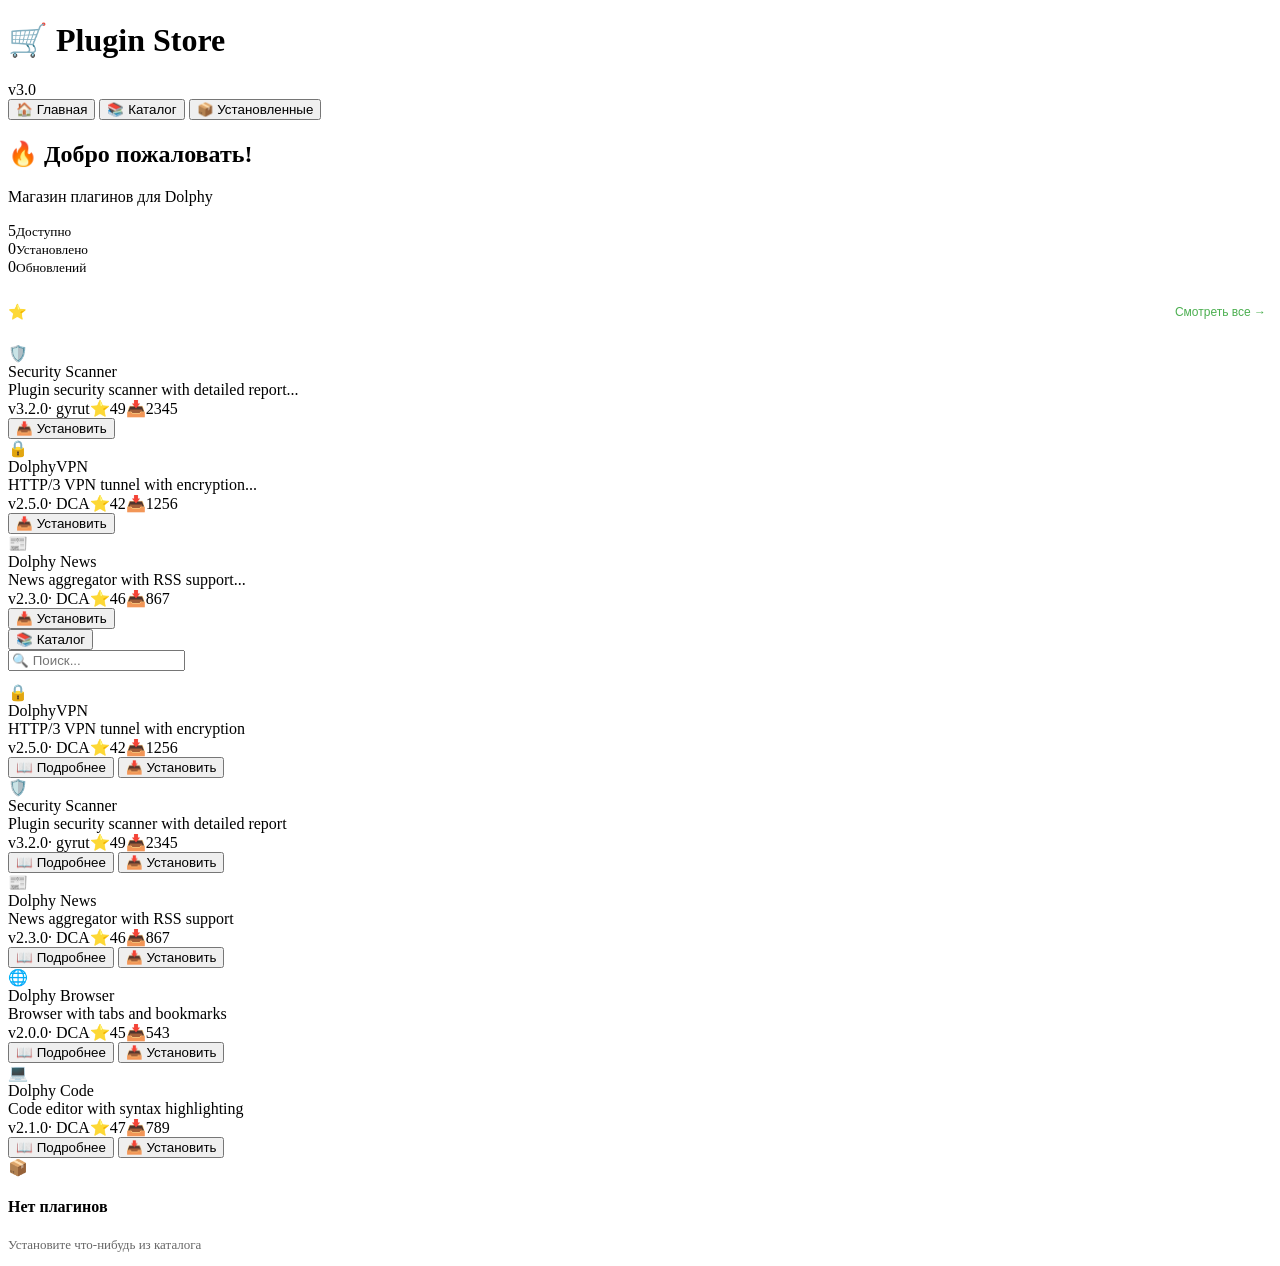
==== commit c862a1ba: "Update index.html" ====
--- a/index.html
+++ b/index.html
@@ -4,54 +4,165 @@
     <meta charset="UTF-8">
     <meta name="viewport" content="width=device-width, initial-scale=1.0">
     <title>Plugin Store</title>
-    <style>
-        *{margin:0;padding:0;box-sizing:border-box}
-        body{background:#0a0a0a;color:#e0e0e0;font-family:system-ui,-apple-system,sans-serif;padding-bottom:80px}
-        .header{background:linear-gradient(135deg,#1a3a1a,#0a1a0a);padding:16px;display:flex;justify-content:space-between;align-items:center;position:sticky;top:0;z-index:10}
-        .header h1{font-size:20px;color:#fff}
-        .badge{background:#4caf50;color:#fff;padding:2px 10px;border-radius:20px;font-size:11px}
-        .tabs{display:flex;background:#1a1a1a;padding:4px;gap:4px;position:sticky;top:62px;z-index:10}
-        .tabs button{flex:1;background:0 0;border:none;color:#888;padding:10px 4px;border-radius:8px;font-size:12px;cursor:pointer}
-        .tabs button.active{background:#1565c0;color:#fff}
-        .tab{display:none;padding:12px;max-width:600px;margin:0 auto}
-        .tab.active{display:block}
-        .card{background:#1a1a1a;border-radius:12px;padding:16px;margin-bottom:12px}
-        .card.green{background:linear-gradient(135deg,#1a3a1a,#0d1f0d);border:1px solid #2a4a2a}
-        .card h2{font-size:18px;color:#fff;margin-bottom:4px}
-        .card p{color:#888;font-size:13px}
-        .stats{display:flex;gap:12px;margin-top:12px}
-        .stats div{flex:1;background:#0a1a0a;border-radius:8px;padding:8px;text-align:center}
-        .stats span{display:block;font-size:20px;font-weight:700;color:#4caf50}
-        .stats small{font-size:10px;color:#666}
-        .row{display:flex;gap:8px;margin-top:12px}
-        .row button{flex:1;padding:12px;border:none;border-radius:10px;font-weight:600;font-size:13px;cursor:pointer}
-        .btn-primary{background:#1565c0;color:#fff}
-        .btn-secondary{background:0 0;color:#4caf50;border:1px solid #4caf50}
-        .plugin{background:#1a1a1a;border-radius:10px;padding:12px;margin-bottom:8px;border-left:4px solid #2196f3}
-        .plugin .top{display:flex;align-items:center;gap:10px}
-        .plugin .icon{font-size:24px}
-        .plugin .info{flex:1}
-        .plugin .name{font-weight:600;color:#fff;font-size:14px}
-        .plugin .desc{font-size:11px;color:#aaa}
-        .plugin .meta{font-size:10px;color:#666;display:flex;gap:8px;flex-wrap:wrap;margin-top:2px}
-        .plugin .actions{display:flex;gap:6px;margin-top:6px;flex-wrap:wrap}
-        .plugin .actions button{padding:4px 12px;border:none;border-radius:6px;font-size:11px;cursor:pointer}
-        .btn-install{background:#4caf50;color:#fff}
-        .btn-installed{background:0 0;color:#4caf50;border:1px solid #4caf50}
-        .btn-details{background:0 0;color:#888}
-        .btn-delete{background:0 0;color:#f44336}
-        input,textarea{width:100%;padding:10px;background:#0d0d0d;border:1px solid #333;border-radius:8px;color:#fff;font-size:13px;margin-top:4px;font-family:inherit}
-        input:focus,textarea:focus{border-color:#1565c0;outline:0}
-        label{font-size:12px;color:#888}
-        .file-drop{background:#0d0d0d;border:2px dashed #333;border-radius:8px;padding:16px;text-align:center;color:#666;cursor:pointer;margin-top:4px}
-        .file-drop input{display:none}
-        .empty{text-align:center;padding:32px;color:#666}
-        .empty .icon{font-size:40px;display:block;margin-bottom:8px}
-        .empty h4{color:#fff;margin-bottom:4px}
-        .toast{position:fixed;bottom:80px;left:50%;transform:translateX(-50%);background:#333;color:#fff;padding:10px 20px;border-radius:10px;font-size:13px;opacity:0;transition:0.3s;pointer-events:none;z-index:100}
-        .toast.show{opacity:1}
-        @media(max-width:480px){.stats{flex-wrap:wrap}.stats div{min-width:80px}}
-    </style>
+    <link rel="stylesheet" href="style.css">
+    <script>
+        // Флаг, что мы внутри Dolphy
+        var isDolphy = typeof Dolphy !== 'undefined';
+        
+        // Мост для вызова Dolphy API из WebView
+        function callDolphyApi(method, data) {
+            if (isDolphy) {
+                try {
+                    // Вызываем через JavaScript-интерфейс Dolphy
+                    return Dolphy.api[method](data);
+                } catch(e) {
+                    console.error('Dolphy API error:', e);
+                    return null;
+                }
+            } else {
+                // В браузере используем эмуляцию
+                return emulateApi(method, data);
+            }
+        }
+        
+        function emulateApi(method, data) {
+            // В браузере просто показываем сообщение
+            alert('В Dolphy здесь будет реальный API вызов: ' + method);
+            return null;
+        }
+        
+        // ===== Загрузка плагина через Dolphy API =====
+        function installPluginViaDolphy(pluginId) {
+            if (!isDolphy) {
+                alert('Это работает только внутри Dolphy!');
+                return;
+            }
+            
+            // Находим плагин в каталоге
+            var plugin = STORE.plugins.find(function(p) { return p.id === pluginId; });
+            if (!plugin) return;
+            
+            // Проверяем, установлен ли уже
+            if (STORE.installed.some(function(p) { return p.id === pluginId; })) {
+                showToast('⚠️ Плагин уже установлен');
+                return;
+            }
+            
+            showToast('📥 Установка ' + plugin.name + '...');
+            
+            // Формируем код плагина
+            var code = generatePluginCode(plugin);
+            
+            // Сохраняем через Dolphy API
+            try {
+                Dolphy.api.files.write('plugins/' + plugin.id + '.js', code);
+                
+                // Добавляем в список установленных
+                STORE.installed.push({
+                    id: plugin.id,
+                    name: plugin.name,
+                    ver: plugin.ver,
+                    author: plugin.author,
+                    desc: plugin.desc,
+                    icon: plugin.icon || '🔌',
+                    installed: Date.now()
+                });
+                
+                // Сохраняем в localStorage (для отображения)
+                localStorage.setItem('store_installed', JSON.stringify(STORE.installed));
+                
+                renderAll();
+                showToast('✅ ' + plugin.name + ' установлен!');
+            } catch(e) {
+                showToast('❌ Ошибка: ' + e.message);
+            }
+        }
+        
+        // ===== Удаление плагина через Dolphy API =====
+        function deletePluginViaDolphy(pluginId) {
+            if (!isDolphy) {
+                alert('Это работает только внутри Dolphy!');
+                return;
+            }
+            
+            if (!confirm('Удалить плагин?')) return;
+            
+            try {
+                Dolphy.api.files.delete('plugins/' + pluginId + '.js');
+                
+                STORE.installed = STORE.installed.filter(function(p) {
+                    return p.id !== pluginId;
+                });
+                
+                localStorage.setItem('store_installed', JSON.stringify(STORE.installed));
+                renderAll();
+                showToast('🗑️ Плагин удалён');
+            } catch(e) {
+                showToast('❌ Ошибка: ' + e.message);
+            }
+        }
+        
+        // ===== Обновление плагина через Dolphy API =====
+        function updatePluginViaDolphy(pluginId) {
+            if (!isDolphy) {
+                alert('Это работает только внутри Dolphy!');
+                return;
+            }
+            
+            var installed = STORE.installed.find(function(p) { return p.id === pluginId; });
+            var available = STORE.plugins.find(function(p) { return p.id === pluginId; });
+            if (!installed || !available) return;
+            
+            if (!confirm('Обновить ' + installed.name + '? v' + installed.ver + ' → v' + available.ver)) return;
+            
+            try {
+                var code = generatePluginCode(available);
+                Dolphy.api.files.write('plugins/' + pluginId + '.js', code);
+                
+                installed.ver = available.ver;
+                localStorage.setItem('store_installed', JSON.stringify(STORE.installed));
+                renderAll();
+                showToast('✅ Обновлено!');
+            } catch(e) {
+                showToast('❌ Ошибка: ' + e.message);
+            }
+        }
+        
+        // ===== Генерация кода плагина =====
+        function generatePluginCode(p) {
+            return '// ' + p.name + ' v' + p.ver + '\n' +
+                '// Автор: ' + p.author + '\n' +
+                '// Установлен из Plugin Store\n' +
+                '// @plugin id=' + p.id + ' name="' + p.name + '" version=' + p.ver + '\n\n' +
+                'function onLoad(api) {\n' +
+                '  api.other.add({\n' +
+                '    section: "plugins",\n' +
+                '    title: "' + p.name + '",\n' +
+                '    description: "' + p.desc + '",\n' +
+                '    icon: "' + (p.icon || '🔌') + '",\n' +
+                '    screen: "main",\n' +
+                '    color: 0x2196F3,\n' +
+                '    order: 1\n' +
+                '  });\n' +
+                '  api.toast("✅ ' + p.name + ' loaded");\n' +
+                '}\n\n' +
+                'function screen_main(ui, api, state) {\n' +
+                '  return ui.scaffold({\n' +
+                '    topBar: { title: "' + p.name + '", showBack: true },\n' +
+                '    content: ui.column({ padding: 16 }, [\n' +
+                '      ui.text("' + p.name + ' v' + p.ver + '", { style: "titleLarge", bold: true }),\n' +
+                '      ui.spacer({ height: 8 }),\n' +
+                '      ui.text("' + p.desc + '", { style: "bodyMedium", color: 0xFF888888 }),\n' +
+                '      ui.spacer({ height: 16 }),\n' +
+                '      ui.text("👤 Автор: ' + p.author + '", { style: "bodySmall", color: 0xFF666666 })\n' +
+                '    ])\n' +
+                '  });\n' +
+                '}\n\n' +
+                'function onUnload(api) {\n' +
+                '  api.toast("' + p.name + ' unloaded");\n' +
+                '}\n';
+        }
+    </script>
 </head>
 <body>
 
@@ -64,7 +175,6 @@
     <button class="active" data-tab="home">🏠 Главная</button>
     <button data-tab="catalog">📚 Каталог</button>
     <button data-tab="installed">📦 Установленные</button>
-    <button data-tab="upload">📤 Загрузить</button>
 </div>
 
 <div id="home" class="tab active">
@@ -84,7 +194,6 @@
     <div id="popular"></div>
     <div class="row">
         <button class="btn-primary" onclick="switchTab('catalog')">📚 Каталог</button>
-        <button class="btn-secondary" onclick="switchTab('upload')">📤 Загрузить</button>
     </div>
 </div>
 
@@ -99,24 +208,8 @@
     <div id="installed-list"></div>
 </div>
 
-<div id="upload" class="tab">
-    <div class="card">
-        <h3 style="font-size:17px;color:#fff">📤 Загрузка плагина</h3>
-        <p style="color:#888;font-size:13px;margin-bottom:12px">Поделитесь с сообществом</p>
-        <label>📝 Название</label><input type="text" id="up-name" placeholder="Название">
-        <label style="display:block;margin-top:10px">📄 Описание</label><textarea id="up-desc" rows="2" placeholder="Краткое описание"></textarea>
-        <label style="display:block;margin-top:10px">👤 Автор</label><input type="text" id="up-author" placeholder="Ваше имя">
-        <label style="display:block;margin-top:10px">📌 Версия</label><input type="text" id="up-version" value="1.0.0">
-        <label style="display:block;margin-top:10px">📂 Файл (.js)</label>
-        <div class="file-drop" onclick="document.getElementById('file-input').click()">
-            <span id="file-name">Выберите файл</span>
-            <input type="file" id="file-input" accept=".js" onchange="selectFile()">
-        </div>
-        <button class="btn-primary" style="width:100%;margin-top:14px;padding:12px" onclick="uploadPlugin()">🚀 Опубликовать</button>
-    </div>
-</div>
-
 <script>
+// ===== Данные =====
 const STORE={plugins:[],installed:[],currentTab:'home'};
 const DEFAULT_PLUGINS=[
     {id:'dolphy.vpn',name:'DolphyVPN',desc:'HTTP/3 VPN tunnel with encryption',author:'DCA',ver:'2.5.0',icon:'🔒',color:'#00bcd4',downloads:1256,rating:42},
@@ -126,6 +219,7 @@
     {id:'dolphy.code',name:'Dolphy Code',desc:'Code editor with syntax highlighting',author:'DCA',ver:'2.1.0',icon:'💻',color:'#007acc',downloads:789,rating:47}
 ];
 
+// ===== Загрузка данных =====
 function loadData(){
     try{const d=localStorage.getItem('store_installed');if(d)STORE.installed=JSON.parse(d)}catch(e){}
     STORE.plugins=DEFAULT_PLUGINS;renderAll()
@@ -150,6 +244,8 @@
     if(!STORE.installed.length){el.innerHTML='<div class="empty"><span class="icon">📦</span><h4>Нет плагинов</h4><p style="color:#666;font-size:13px">Установите что-нибудь из каталога</p></div>';return}
     el.innerHTML=STORE.installed.map(p=>installedCard(p)).join('')
 }
+
+// ===== Карточки =====
 function cardHtml(p,compact){
     const inst=STORE.installed.some(x=>x.id===p.id);
     const c=p.color||'#2196f3';
@@ -174,6 +270,8 @@
         <button class="btn-delete" onclick="deletePlugin('${p.id}')">🗑️</button></div>
     </div>`
 }
+
+// ===== Фильтры =====
 function filterPlugins(){
     const q=document.getElementById('search').value.toLowerCase();
     document.querySelectorAll('#catalog-list .plugin').forEach(el=>{
@@ -182,64 +280,84 @@
         el.style.display=n.includes(q)||d.includes(q)?'block':'none'
     })
 }
+
+// ===== Установка через Dolphy API =====
 function installPlugin(id){
-    const p=STORE.plugins.find(x=>x.id===id);
-    if(!p||STORE.installed.some(x=>x.id===id)){showToast('⚠️ Уже установлен');return}
-    if(confirm(`Установить ${p.name} v${p.ver}?`)){
-        STORE.installed.push({id:p.id,name:p.name,ver:p.ver,author:p.author,desc:p.desc,icon:p.icon||'🔌',installed:Date.now()});
-        localStorage.setItem('store_installed',JSON.stringify(STORE.installed));
-        renderAll();showToast('✅ Установлен!')
+    // Используем функцию из заголовка
+    if (typeof installPluginViaDolphy === 'function') {
+        installPluginViaDolphy(id);
+    } else {
+        // Fallback для браузера
+        const p = STORE.plugins.find(x => x.id === id);
+        if (!p) return;
+        if (confirm('Установить ' + p.name + ' v' + p.ver + '?\n(В Dolphy установка будет реальной)')) {
+            STORE.installed.push({
+                id: p.id,
+                name: p.name,
+                ver: p.ver,
+                author: p.author,
+                desc: p.desc,
+                icon: p.icon || '🔌',
+                installed: Date.now()
+            });
+            localStorage.setItem('store_installed', JSON.stringify(STORE.installed));
+            renderAll();
+            showToast('✅ Установлен (эмуляция)');
+        }
     }
 }
+
 function updatePlugin(id){
-    const i=STORE.installed.find(x=>x.id===id),a=STORE.plugins.find(x=>x.id===id);
-    if(!i||!a)return;
-    if(confirm(`Обновить ${i.name}? v${i.ver} → v${a.ver}`)){
-        i.ver=a.ver;
-        localStorage.setItem('store_installed',JSON.stringify(STORE.installed));
-        renderAll();showToast('✅ Обновлено!')
+    if (typeof updatePluginViaDolphy === 'function') {
+        updatePluginViaDolphy(id);
+    } else {
+        const i=STORE.installed.find(x=>x.id===id),a=STORE.plugins.find(x=>x.id===id);
+        if(!i||!a)return;
+        if(confirm('Обновить ' + i.name + '? v' + i.ver + ' → v' + a.ver)) {
+            i.ver = a.ver;
+            localStorage.setItem('store_installed', JSON.stringify(STORE.installed));
+            renderAll();
+            showToast('✅ Обновлено (эмуляция)');
+        }
     }
 }
+
 function deletePlugin(id){
-    if(confirm('Удалить плагин?')){
-        STORE.installed=STORE.installed.filter(x=>x.id!==id);
-        localStorage.setItem('store_installed',JSON.stringify(STORE.installed));
-        renderAll();showToast('🗑️ Удалено')
+    if (typeof deletePluginViaDolphy === 'function') {
+        deletePluginViaDolphy(id);
+    } else {
+        if(confirm('Удалить плагин?')){
+            STORE.installed = STORE.installed.filter(x => x.id !== id);
+            localStorage.setItem('store_installed', JSON.stringify(STORE.installed));
+            renderAll();
+            showToast('🗑️ Удалено (эмуляция)');
+        }
     }
 }
+
+// ===== Детали =====
 function showDetails(id){
     const p=STORE.plugins.find(x=>x.id===id)||STORE.installed.find(x=>x.id===id);
     if(!p)return;
     const inst=STORE.installed.some(x=>x.id===p.id);
     alert(`${p.name} v${p.ver}\n\n📝 ${p.desc}\n👤 ${p.author}\n⭐ ${p.rating||'Нет'}\n📥 ${p.downloads||0}${inst?'\n\n✅ Установлен':'\n\n❌ Не установлен'}`)
 }
-function uploadPlugin(){
-    const n=document.getElementById('up-name').value.trim(),d=document.getElementById('up-desc').value.trim(),a=document.getElementById('up-author').value.trim(),v=document.getElementById('up-version').value.trim()||'1.0.0',f=document.getElementById('file-input').files[0];
-    if(!n||!d||!a||!f){showToast('⚠️ Заполните всё и выберите файл');return}
-    const np={id:'user_'+Date.now(),name:n,desc:d,author:a,ver:v,icon:'🔌',rating:0,downloads:0};
-    STORE.plugins.push(np);
-    STORE.installed.push({id:np.id,name:n,ver:v,author:a,desc:d,icon:'🔌',installed:Date.now()});
-    localStorage.setItem('store_installed',JSON.stringify(STORE.installed));
-    renderAll();showToast('✅ Загружено!');
-    document.getElementById('up-name').value='';document.getElementById('up-desc').value='';document.getElementById('up-author').value='';document.getElementById('up-version').value='1.0.0';document.getElementById('file-input').value='';document.getElementById('file-name').textContent='Выберите файл';
-    switchTab('installed')
-}
-function selectFile(){
-    const i=document.getElementById('file-input'),l=document.getElementById('file-name');
-    if(i.files&&i.files[0])l.textContent='📄 '+i.files[0].name
-}
+
+// ===== Навигация =====
 function switchTab(tab){
     document.querySelectorAll('.tab').forEach(el=>el.classList.remove('active'));
     document.querySelectorAll('.tabs button').forEach(el=>el.classList.remove('active'));
     document.getElementById(tab).classList.add('active');
     document.querySelector(`.tabs button[data-tab="${tab}"]`).classList.add('active')
 }
+
 function showToast(t){
     let el=document.querySelector('.toast');
     if(!el){el=document.createElement('div');el.className='toast';document.body.appendChild(el)}
     el.textContent=t;el.classList.add('show');
     setTimeout(()=>el.classList.remove('show'),2500)
 }
+
 document.querySelectorAll('.tabs button').forEach(b=>b.addEventListener('click',function(){switchTab(this.dataset.tab)}));
 loadData();
 </script>
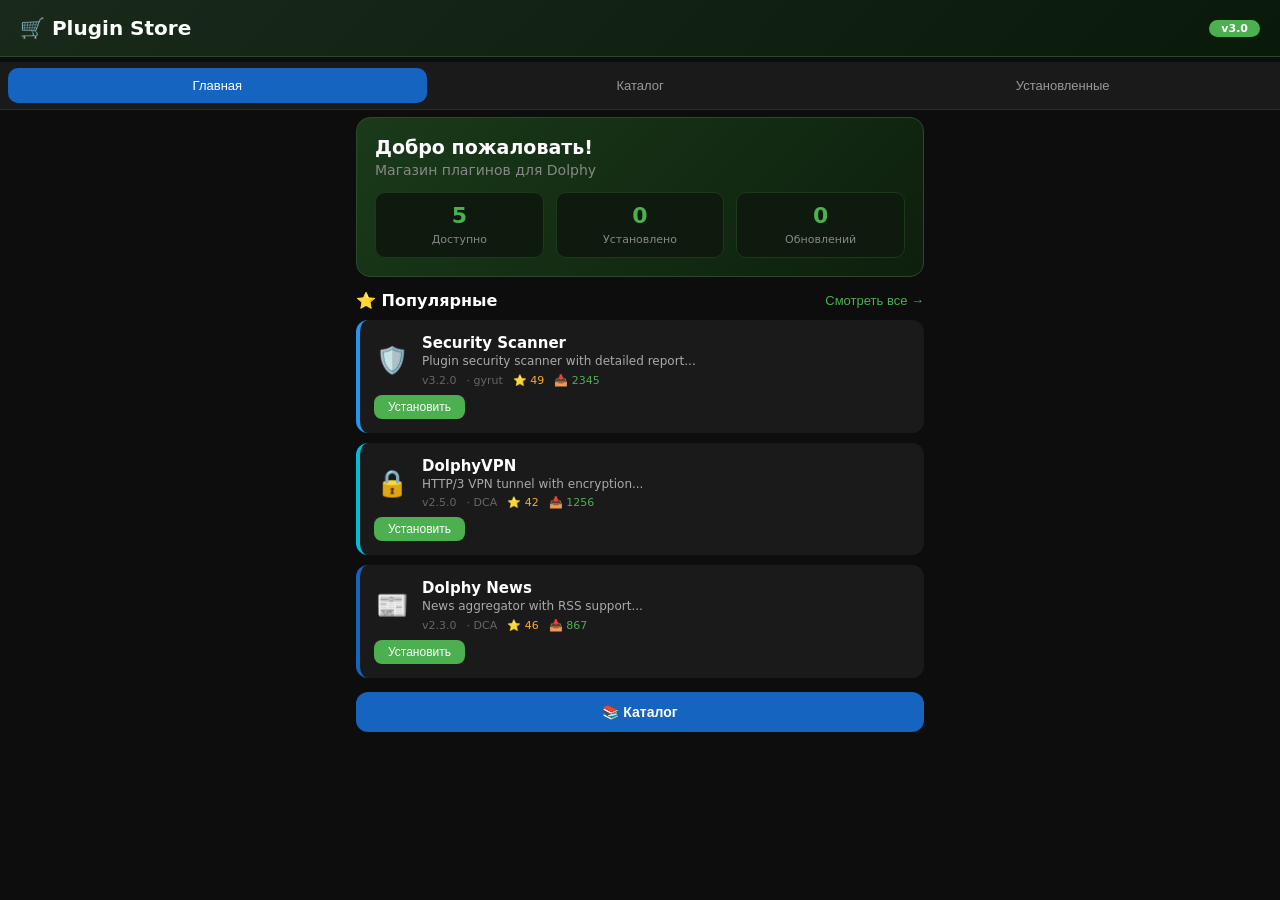
==== commit f64f6336: "Update index.html" ====
--- a/index.html
+++ b/index.html
@@ -4,165 +4,58 @@
     <meta charset="UTF-8">
     <meta name="viewport" content="width=device-width, initial-scale=1.0">
     <title>Plugin Store</title>
-    <link rel="stylesheet" href="style.css">
-    <script>
-        // Флаг, что мы внутри Dolphy
-        var isDolphy = typeof Dolphy !== 'undefined';
-        
-        // Мост для вызова Dolphy API из WebView
-        function callDolphyApi(method, data) {
-            if (isDolphy) {
-                try {
-                    // Вызываем через JavaScript-интерфейс Dolphy
-                    return Dolphy.api[method](data);
-                } catch(e) {
-                    console.error('Dolphy API error:', e);
-                    return null;
-                }
-            } else {
-                // В браузере используем эмуляцию
-                return emulateApi(method, data);
-            }
-        }
-        
-        function emulateApi(method, data) {
-            // В браузере просто показываем сообщение
-            alert('В Dolphy здесь будет реальный API вызов: ' + method);
-            return null;
-        }
-        
-        // ===== Загрузка плагина через Dolphy API =====
-        function installPluginViaDolphy(pluginId) {
-            if (!isDolphy) {
-                alert('Это работает только внутри Dolphy!');
-                return;
-            }
-            
-            // Находим плагин в каталоге
-            var plugin = STORE.plugins.find(function(p) { return p.id === pluginId; });
-            if (!plugin) return;
-            
-            // Проверяем, установлен ли уже
-            if (STORE.installed.some(function(p) { return p.id === pluginId; })) {
-                showToast('⚠️ Плагин уже установлен');
-                return;
-            }
-            
-            showToast('📥 Установка ' + plugin.name + '...');
-            
-            // Формируем код плагина
-            var code = generatePluginCode(plugin);
-            
-            // Сохраняем через Dolphy API
-            try {
-                Dolphy.api.files.write('plugins/' + plugin.id + '.js', code);
-                
-                // Добавляем в список установленных
-                STORE.installed.push({
-                    id: plugin.id,
-                    name: plugin.name,
-                    ver: plugin.ver,
-                    author: plugin.author,
-                    desc: plugin.desc,
-                    icon: plugin.icon || '🔌',
-                    installed: Date.now()
-                });
-                
-                // Сохраняем в localStorage (для отображения)
-                localStorage.setItem('store_installed', JSON.stringify(STORE.installed));
-                
-                renderAll();
-                showToast('✅ ' + plugin.name + ' установлен!');
-            } catch(e) {
-                showToast('❌ Ошибка: ' + e.message);
-            }
-        }
-        
-        // ===== Удаление плагина через Dolphy API =====
-        function deletePluginViaDolphy(pluginId) {
-            if (!isDolphy) {
-                alert('Это работает только внутри Dolphy!');
-                return;
-            }
-            
-            if (!confirm('Удалить плагин?')) return;
-            
-            try {
-                Dolphy.api.files.delete('plugins/' + pluginId + '.js');
-                
-                STORE.installed = STORE.installed.filter(function(p) {
-                    return p.id !== pluginId;
-                });
-                
-                localStorage.setItem('store_installed', JSON.stringify(STORE.installed));
-                renderAll();
-                showToast('🗑️ Плагин удалён');
-            } catch(e) {
-                showToast('❌ Ошибка: ' + e.message);
-            }
-        }
-        
-        // ===== Обновление плагина через Dolphy API =====
-        function updatePluginViaDolphy(pluginId) {
-            if (!isDolphy) {
-                alert('Это работает только внутри Dolphy!');
-                return;
-            }
-            
-            var installed = STORE.installed.find(function(p) { return p.id === pluginId; });
-            var available = STORE.plugins.find(function(p) { return p.id === pluginId; });
-            if (!installed || !available) return;
-            
-            if (!confirm('Обновить ' + installed.name + '? v' + installed.ver + ' → v' + available.ver)) return;
-            
-            try {
-                var code = generatePluginCode(available);
-                Dolphy.api.files.write('plugins/' + pluginId + '.js', code);
-                
-                installed.ver = available.ver;
-                localStorage.setItem('store_installed', JSON.stringify(STORE.installed));
-                renderAll();
-                showToast('✅ Обновлено!');
-            } catch(e) {
-                showToast('❌ Ошибка: ' + e.message);
-            }
-        }
-        
-        // ===== Генерация кода плагина =====
-        function generatePluginCode(p) {
-            return '// ' + p.name + ' v' + p.ver + '\n' +
-                '// Автор: ' + p.author + '\n' +
-                '// Установлен из Plugin Store\n' +
-                '// @plugin id=' + p.id + ' name="' + p.name + '" version=' + p.ver + '\n\n' +
-                'function onLoad(api) {\n' +
-                '  api.other.add({\n' +
-                '    section: "plugins",\n' +
-                '    title: "' + p.name + '",\n' +
-                '    description: "' + p.desc + '",\n' +
-                '    icon: "' + (p.icon || '🔌') + '",\n' +
-                '    screen: "main",\n' +
-                '    color: 0x2196F3,\n' +
-                '    order: 1\n' +
-                '  });\n' +
-                '  api.toast("✅ ' + p.name + ' loaded");\n' +
-                '}\n\n' +
-                'function screen_main(ui, api, state) {\n' +
-                '  return ui.scaffold({\n' +
-                '    topBar: { title: "' + p.name + '", showBack: true },\n' +
-                '    content: ui.column({ padding: 16 }, [\n' +
-                '      ui.text("' + p.name + ' v' + p.ver + '", { style: "titleLarge", bold: true }),\n' +
-                '      ui.spacer({ height: 8 }),\n' +
-                '      ui.text("' + p.desc + '", { style: "bodyMedium", color: 0xFF888888 }),\n' +
-                '      ui.spacer({ height: 16 }),\n' +
-                '      ui.text("👤 Автор: ' + p.author + '", { style: "bodySmall", color: 0xFF666666 })\n' +
-                '    ])\n' +
-                '  });\n' +
-                '}\n\n' +
-                'function onUnload(api) {\n' +
-                '  api.toast("' + p.name + ' unloaded");\n' +
-                '}\n';
-        }
-    </script>
+    <style>
+        *{margin:0;padding:0;box-sizing:border-box}
+        body{background:#0d0d0d;color:#e0e0e0;font-family:system-ui,-apple-system,sans-serif;padding-bottom:80px}
+        .header{background:linear-gradient(135deg,#1a2a1a,#0a1a0a);padding:16px 20px;display:flex;justify-content:space-between;align-items:center;position:sticky;top:0;z-index:10;border-bottom:1px solid #2a4a2a}
+        .header h1{font-size:20px;color:#fff;font-weight:700}
+        .badge{background:#4caf50;color:#fff;padding:2px 12px;border-radius:20px;font-size:11px;font-weight:600}
+        .tabs{display:flex;background:#1a1a1a;padding:6px 8px;gap:4px;position:sticky;top:62px;z-index:10;border-bottom:1px solid #2a2a2a}
+        .tabs button{flex:1;background:0 0;border:none;color:#999;padding:10px 6px;border-radius:10px;font-size:13px;font-weight:500;cursor:pointer;transition:all .2s}
+        .tabs button.active{background:#1565c0;color:#fff}
+        .tab{display:none;padding:12px 16px 20px;max-width:600px;margin:0 auto}
+        .tab.active{display:block}
+        .card{background:#1a1a1a;border-radius:14px;padding:18px;margin-bottom:14px;border:1px solid #2a2a2a}
+        .card.green{background:linear-gradient(135deg,#1a3a1a,#0d1f0d);border-color:#2a4a2a}
+        .card h2{font-size:19px;color:#fff;margin-bottom:4px}
+        .card p{color:#888;font-size:14px}
+        .stats{display:flex;gap:12px;margin-top:14px}
+        .stats div{flex:1;background:#0d1a0d;border-radius:10px;padding:10px;text-align:center;border:1px solid #1a3a1a}
+        .stats span{display:block;font-size:22px;font-weight:700;color:#4caf50}
+        .stats small{font-size:11px;color:#888}
+        .row{display:flex;gap:10px;margin-top:14px}
+        .row button{flex:1;padding:12px;border:none;border-radius:12px;font-weight:600;font-size:14px;cursor:pointer;transition:opacity .2s}
+        .row button:active{opacity:.7}
+        .btn-primary{background:#1565c0;color:#fff}
+        .btn-secondary{background:0 0;color:#4caf50;border:1px solid #4caf50}
+        .plugin{background:#1a1a1a;border-radius:12px;padding:14px;margin-bottom:10px;border-left:4px solid #2196f3;transition:all .2s}
+        .plugin:active{opacity:.7}
+        .plugin .top{display:flex;align-items:center;gap:12px}
+        .plugin .icon{font-size:26px;min-width:36px;text-align:center}
+        .plugin .info{flex:1}
+        .plugin .name{font-weight:600;color:#fff;font-size:15px}
+        .plugin .desc{font-size:12px;color:#aaa;line-height:1.3;margin-top:2px}
+        .plugin .meta{font-size:11px;color:#666;display:flex;gap:10px;flex-wrap:wrap;margin-top:4px}
+        .plugin .meta .rating{color:#ffa726}
+        .plugin .meta .downloads{color:#4caf50}
+        .plugin .actions{display:flex;gap:6px;margin-top:8px;flex-wrap:wrap}
+        .plugin .actions button{padding:5px 14px;border:none;border-radius:8px;font-size:12px;font-weight:500;cursor:pointer;transition:all .2s}
+        .plugin .actions button:active{opacity:.7}
+        .btn-install{background:#4caf50;color:#fff}
+        .btn-installed{background:0 0;color:#4caf50;border:1px solid #4caf50;cursor:default}
+        .btn-details{background:0 0;color:#888;border:1px solid #444}
+        .btn-delete{background:0 0;color:#f44336;border:1px solid #662222}
+        .btn-update{background:#ffa726;color:#1a1a1a}
+        .search-box{margin-bottom:14px}
+        .search-box input{width:100%;padding:12px 16px;background:#1a1a1a;border:1px solid #333;border-radius:12px;color:#fff;font-size:14px;outline:0;transition:border-color .2s}
+        .search-box input:focus{border-color:#1565c0}
+        .empty{text-align:center;padding:40px 20px;color:#666}
+        .empty .icon{font-size:44px;display:block;margin-bottom:10px}
+        .empty h4{color:#fff;margin-bottom:4px;font-size:16px}
+        .toast{position:fixed;bottom:90px;left:50%;transform:translateX(-50%);background:#333;color:#fff;padding:10px 24px;border-radius:12px;font-size:14px;opacity:0;transition:opacity .3s;pointer-events:none;z-index:100;box-shadow:0 4px 20px rgba(0,0,0,0.5)}
+        .toast.show{opacity:1}
+        @media(max-width:480px){.stats{flex-wrap:wrap}.stats div{min-width:80px}.header h1{font-size:17px}}
+    </style>
 </head>
 <body>
 
@@ -172,14 +65,14 @@
 </div>
 
 <div class="tabs" id="tabs">
-    <button class="active" data-tab="home">🏠 Главная</button>
-    <button data-tab="catalog">📚 Каталог</button>
-    <button data-tab="installed">📦 Установленные</button>
+    <button class="active" data-tab="home">Главная</button>
+    <button data-tab="catalog">Каталог</button>
+    <button data-tab="installed">Установленные</button>
 </div>
 
 <div id="home" class="tab active">
     <div class="card green">
-        <h2>🔥 Добро пожаловать!</h2>
+        <h2>Добро пожаловать!</h2>
         <p>Магазин плагинов для Dolphy</p>
         <div class="stats">
             <div><span id="total">0</span><small>Доступно</small></div>
@@ -187,9 +80,9 @@
             <div><span id="updates">0</span><small>Обновлений</small></div>
         </div>
     </div>
-    <div style="display:flex;justify-content:space-between;align-items:center;margin:12px 0 8px">
-        <h3 style="font-size:15px;color:#fff">⭐ Популярные</h3>
-        <button style="background:0;border:0;color:#4caf50;font-size:12px;cursor:pointer" onclick="switchTab('catalog')">Смотреть все →</button>
+    <div style="display:flex;justify-content:space-between;align-items:center;margin:14px 0 10px">
+        <h3 style="font-size:16px;color:#fff">⭐ Популярные</h3>
+        <button style="background:0;border:0;color:#4caf50;font-size:13px;cursor:pointer" onclick="switchTab('catalog')">Смотреть все →</button>
     </div>
     <div id="popular"></div>
     <div class="row">
@@ -198,8 +91,8 @@
 </div>
 
 <div id="catalog" class="tab">
-    <div style="margin-bottom:12px">
-        <input type="text" id="search" placeholder="🔍 Поиск..." oninput="filterPlugins()">
+    <div class="search-box">
+        <input type="text" id="search" placeholder="Поиск плагинов..." oninput="filterPlugins()">
     </div>
     <div id="catalog-list"></div>
 </div>
@@ -219,7 +112,7 @@
     {id:'dolphy.code',name:'Dolphy Code',desc:'Code editor with syntax highlighting',author:'DCA',ver:'2.1.0',icon:'💻',color:'#007acc',downloads:789,rating:47}
 ];
 
-// ===== Загрузка данных =====
+// ===== Загрузка =====
 function loadData(){
     try{const d=localStorage.getItem('store_installed');if(d)STORE.installed=JSON.parse(d)}catch(e){}
     STORE.plugins=DEFAULT_PLUGINS;renderAll()
@@ -241,7 +134,7 @@
 }
 function renderInstalled(){
     const el=document.getElementById('installed-list');
-    if(!STORE.installed.length){el.innerHTML='<div class="empty"><span class="icon">📦</span><h4>Нет плагинов</h4><p style="color:#666;font-size:13px">Установите что-нибудь из каталога</p></div>';return}
+    if(!STORE.installed.length){el.innerHTML='<div class="empty"><span class="icon">📦</span><h4>Нет установленных плагинов</h4><p style="color:#666;font-size:13px">Перейдите в каталог и установите что-нибудь</p></div>';return}
     el.innerHTML=STORE.installed.map(p=>installedCard(p)).join('')
 }
 
@@ -250,28 +143,28 @@
     const inst=STORE.installed.some(x=>x.id===p.id);
     const c=p.color||'#2196f3';
     return `<div class="plugin" style="border-left-color:${c}">
-        <div class="top"><span class="icon">${p.icon||'🔌'}</span>
+        <div class="top"><span class="icon">${p.icon||'📦'}</span>
         <div class="info"><div class="name">${p.name}</div>
         <div class="desc">${compact?p.desc.substring(0,50)+'...':p.desc}</div>
-        <div class="meta"><span>v${p.ver}</span><span>· ${p.author}</span><span>⭐${p.rating||0}</span><span>📥${p.downloads||0}</span></div></div></div>
-        <div class="actions">${!compact?`<button class="btn-details" onclick="showDetails('${p.id}')">📖 Подробнее</button>`:''}
-        ${inst?`<button class="btn-installed" disabled>✅ Установлен</button>`:`<button class="btn-install" onclick="installPlugin('${p.id}')">📥 Установить</button>`}</div>
+        <div class="meta"><span>v${p.ver}</span><span>· ${p.author}</span><span class="rating">⭐ ${p.rating||0}</span><span class="downloads">📥 ${p.downloads||0}</span></div></div></div>
+        <div class="actions">${!compact?`<button class="btn-details" onclick="showDetails('${p.id}')">Подробнее</button>`:''}
+        ${inst?`<button class="btn-installed">Установлен</button>`:`<button class="btn-install" onclick="installPlugin('${p.id}')">Установить</button>`}</div>
     </div>`
 }
 function installedCard(p){
     const a=STORE.plugins.find(x=>x.id===p.id);
     const u=a&&a.ver!==p.ver;
     return `<div class="plugin" style="border-left-color:${u?'#ffa726':'#4caf50'}">
-        <div class="top"><span class="icon">${p.icon||'🔌'}</span>
+        <div class="top"><span class="icon">${p.icon||'📦'}</span>
         <div class="info"><div class="name">${p.name}${u?' 🔄':''}</div>
         <div class="meta"><span>v${p.ver}</span><span>· ${p.author}</span>${u?`<span style="color:#ffa726">→ v${a.ver}</span>`:''}</div></div></div>
-        <div class="actions">${u?`<button class="btn-install" onclick="updatePlugin('${p.id}')">🔄 Обновить</button>`:''}
-        <button class="btn-details" onclick="showDetails('${p.id}')">📖 Подробнее</button>
-        <button class="btn-delete" onclick="deletePlugin('${p.id}')">🗑️</button></div>
+        <div class="actions">${u?`<button class="btn-update" onclick="updatePlugin('${p.id}')">Обновить</button>`:''}
+        <button class="btn-details" onclick="showDetails('${p.id}')">Подробнее</button>
+        <button class="btn-delete" onclick="deletePlugin('${p.id}')">Удалить</button></div>
     </div>`
 }
 
-// ===== Фильтры =====
+// ===== Фильтр =====
 function filterPlugins(){
     const q=document.getElementById('search').value.toLowerCase();
     document.querySelectorAll('#catalog-list .plugin').forEach(el=>{
@@ -281,66 +174,37 @@
     })
 }
 
-// ===== Установка через Dolphy API =====
+// ===== Действия =====
 function installPlugin(id){
-    // Используем функцию из заголовка
-    if (typeof installPluginViaDolphy === 'function') {
-        installPluginViaDolphy(id);
-    } else {
-        // Fallback для браузера
-        const p = STORE.plugins.find(x => x.id === id);
-        if (!p) return;
-        if (confirm('Установить ' + p.name + ' v' + p.ver + '?\n(В Dolphy установка будет реальной)')) {
-            STORE.installed.push({
-                id: p.id,
-                name: p.name,
-                ver: p.ver,
-                author: p.author,
-                desc: p.desc,
-                icon: p.icon || '🔌',
-                installed: Date.now()
-            });
-            localStorage.setItem('store_installed', JSON.stringify(STORE.installed));
-            renderAll();
-            showToast('✅ Установлен (эмуляция)');
-        }
+    const p=STORE.plugins.find(x=>x.id===id);
+    if(!p||STORE.installed.some(x=>x.id===id)){showToast('⚠️ Уже установлен');return}
+    if(confirm(`Установить ${p.name} v${p.ver}?`)){
+        STORE.installed.push({id:p.id,name:p.name,ver:p.ver,author:p.author,desc:p.desc,icon:p.icon||'📦',installed:Date.now()});
+        localStorage.setItem('store_installed',JSON.stringify(STORE.installed));
+        renderAll();showToast('✅ Установлен!')
     }
 }
-
 function updatePlugin(id){
-    if (typeof updatePluginViaDolphy === 'function') {
-        updatePluginViaDolphy(id);
-    } else {
-        const i=STORE.installed.find(x=>x.id===id),a=STORE.plugins.find(x=>x.id===id);
-        if(!i||!a)return;
-        if(confirm('Обновить ' + i.name + '? v' + i.ver + ' → v' + a.ver)) {
-            i.ver = a.ver;
-            localStorage.setItem('store_installed', JSON.stringify(STORE.installed));
-            renderAll();
-            showToast('✅ Обновлено (эмуляция)');
-        }
+    const i=STORE.installed.find(x=>x.id===id),a=STORE.plugins.find(x=>x.id===id);
+    if(!i||!a)return;
+    if(confirm(`Обновить ${i.name}? v${i.ver} → v${a.ver}`)){
+        i.ver=a.ver;
+        localStorage.setItem('store_installed',JSON.stringify(STORE.installed));
+        renderAll();showToast('✅ Обновлено!')
     }
 }
-
 function deletePlugin(id){
-    if (typeof deletePluginViaDolphy === 'function') {
-        deletePluginViaDolphy(id);
-    } else {
-        if(confirm('Удалить плагин?')){
-            STORE.installed = STORE.installed.filter(x => x.id !== id);
-            localStorage.setItem('store_installed', JSON.stringify(STORE.installed));
-            renderAll();
-            showToast('🗑️ Удалено (эмуляция)');
-        }
+    if(confirm('Удалить плагин?')){
+        STORE.installed=STORE.installed.filter(x=>x.id!==id);
+        localStorage.setItem('store_installed',JSON.stringify(STORE.installed));
+        renderAll();showToast('🗑️ Удалено')
     }
 }
-
-// ===== Детали =====
 function showDetails(id){
     const p=STORE.plugins.find(x=>x.id===id)||STORE.installed.find(x=>x.id===id);
     if(!p)return;
     const inst=STORE.installed.some(x=>x.id===p.id);
-    alert(`${p.name} v${p.ver}\n\n📝 ${p.desc}\n👤 ${p.author}\n⭐ ${p.rating||'Нет'}\n📥 ${p.downloads||0}${inst?'\n\n✅ Установлен':'\n\n❌ Не установлен'}`)
+    alert(`${p.name} v${p.ver}\n\n📝 ${p.desc}\n👤 ${p.author}\n⭐ Рейтинг: ${p.rating||0}\n📥 Загрузок: ${p.downloads||0}${inst?'\n\n✅ Установлен':'\n\n❌ Не установлен'}`)
 }
 
 // ===== Навигация =====
@@ -350,14 +214,12 @@
     document.getElementById(tab).classList.add('active');
     document.querySelector(`.tabs button[data-tab="${tab}"]`).classList.add('active')
 }
-
 function showToast(t){
     let el=document.querySelector('.toast');
     if(!el){el=document.createElement('div');el.className='toast';document.body.appendChild(el)}
     el.textContent=t;el.classList.add('show');
     setTimeout(()=>el.classList.remove('show'),2500)
 }
-
 document.querySelectorAll('.tabs button').forEach(b=>b.addEventListener('click',function(){switchTab(this.dataset.tab)}));
 loadData();
 </script>
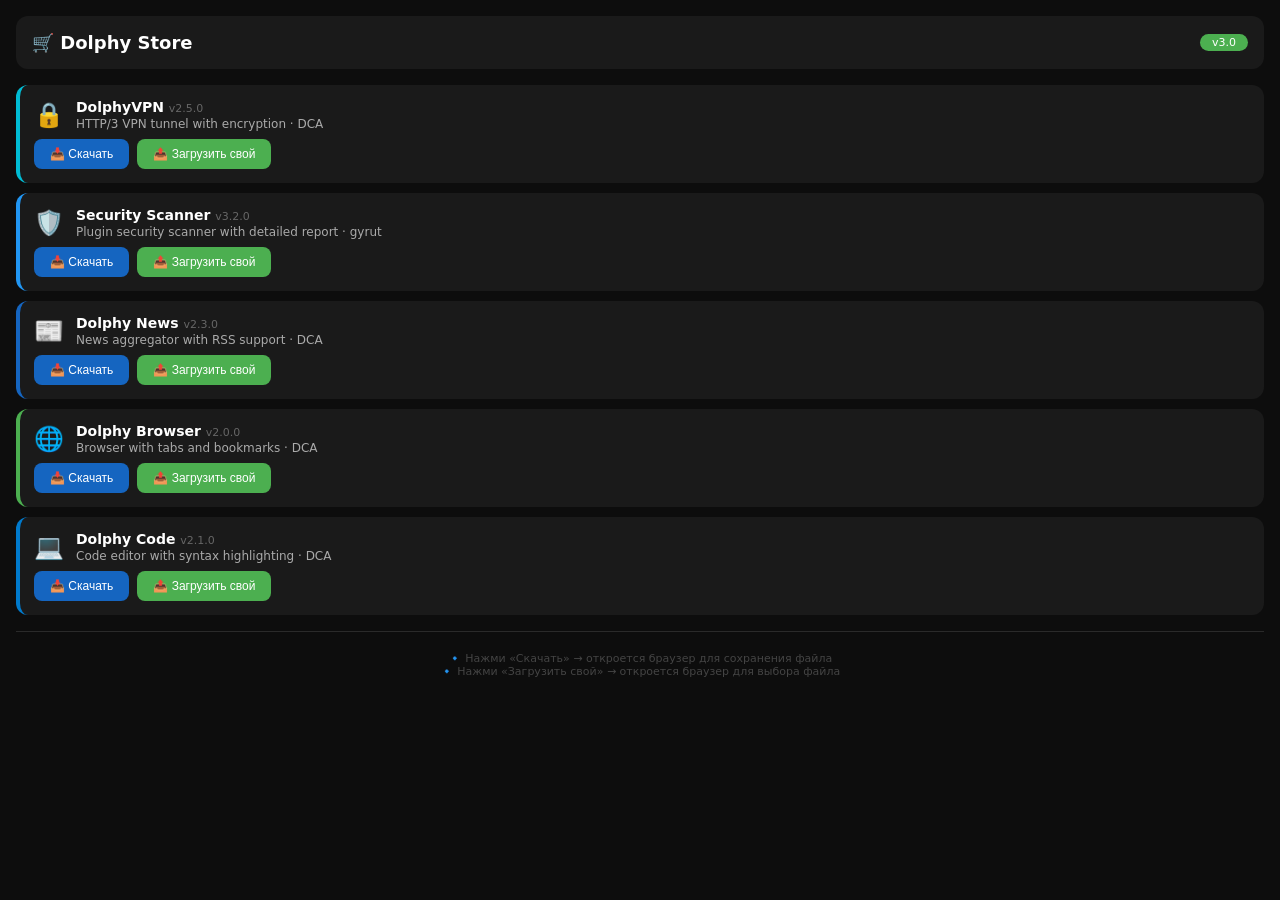
==== commit 23e8781b: "Update index.html" ====
--- a/index.html
+++ b/index.html
@@ -1,228 +1,140 @@
 <!DOCTYPE html>
 <html lang="ru">
 <head>
-    <meta charset="UTF-8">
-    <meta name="viewport" content="width=device-width, initial-scale=1.0">
-    <title>Plugin Store</title>
-    <style>
-        *{margin:0;padding:0;box-sizing:border-box}
-        body{background:#0d0d0d;color:#e0e0e0;font-family:system-ui,-apple-system,sans-serif;padding-bottom:80px}
-        .header{background:linear-gradient(135deg,#1a2a1a,#0a1a0a);padding:16px 20px;display:flex;justify-content:space-between;align-items:center;position:sticky;top:0;z-index:10;border-bottom:1px solid #2a4a2a}
-        .header h1{font-size:20px;color:#fff;font-weight:700}
-        .badge{background:#4caf50;color:#fff;padding:2px 12px;border-radius:20px;font-size:11px;font-weight:600}
-        .tabs{display:flex;background:#1a1a1a;padding:6px 8px;gap:4px;position:sticky;top:62px;z-index:10;border-bottom:1px solid #2a2a2a}
-        .tabs button{flex:1;background:0 0;border:none;color:#999;padding:10px 6px;border-radius:10px;font-size:13px;font-weight:500;cursor:pointer;transition:all .2s}
-        .tabs button.active{background:#1565c0;color:#fff}
-        .tab{display:none;padding:12px 16px 20px;max-width:600px;margin:0 auto}
-        .tab.active{display:block}
-        .card{background:#1a1a1a;border-radius:14px;padding:18px;margin-bottom:14px;border:1px solid #2a2a2a}
-        .card.green{background:linear-gradient(135deg,#1a3a1a,#0d1f0d);border-color:#2a4a2a}
-        .card h2{font-size:19px;color:#fff;margin-bottom:4px}
-        .card p{color:#888;font-size:14px}
-        .stats{display:flex;gap:12px;margin-top:14px}
-        .stats div{flex:1;background:#0d1a0d;border-radius:10px;padding:10px;text-align:center;border:1px solid #1a3a1a}
-        .stats span{display:block;font-size:22px;font-weight:700;color:#4caf50}
-        .stats small{font-size:11px;color:#888}
-        .row{display:flex;gap:10px;margin-top:14px}
-        .row button{flex:1;padding:12px;border:none;border-radius:12px;font-weight:600;font-size:14px;cursor:pointer;transition:opacity .2s}
-        .row button:active{opacity:.7}
-        .btn-primary{background:#1565c0;color:#fff}
-        .btn-secondary{background:0 0;color:#4caf50;border:1px solid #4caf50}
-        .plugin{background:#1a1a1a;border-radius:12px;padding:14px;margin-bottom:10px;border-left:4px solid #2196f3;transition:all .2s}
-        .plugin:active{opacity:.7}
-        .plugin .top{display:flex;align-items:center;gap:12px}
-        .plugin .icon{font-size:26px;min-width:36px;text-align:center}
-        .plugin .info{flex:1}
-        .plugin .name{font-weight:600;color:#fff;font-size:15px}
-        .plugin .desc{font-size:12px;color:#aaa;line-height:1.3;margin-top:2px}
-        .plugin .meta{font-size:11px;color:#666;display:flex;gap:10px;flex-wrap:wrap;margin-top:4px}
-        .plugin .meta .rating{color:#ffa726}
-        .plugin .meta .downloads{color:#4caf50}
-        .plugin .actions{display:flex;gap:6px;margin-top:8px;flex-wrap:wrap}
-        .plugin .actions button{padding:5px 14px;border:none;border-radius:8px;font-size:12px;font-weight:500;cursor:pointer;transition:all .2s}
-        .plugin .actions button:active{opacity:.7}
-        .btn-install{background:#4caf50;color:#fff}
-        .btn-installed{background:0 0;color:#4caf50;border:1px solid #4caf50;cursor:default}
-        .btn-details{background:0 0;color:#888;border:1px solid #444}
-        .btn-delete{background:0 0;color:#f44336;border:1px solid #662222}
-        .btn-update{background:#ffa726;color:#1a1a1a}
-        .search-box{margin-bottom:14px}
-        .search-box input{width:100%;padding:12px 16px;background:#1a1a1a;border:1px solid #333;border-radius:12px;color:#fff;font-size:14px;outline:0;transition:border-color .2s}
-        .search-box input:focus{border-color:#1565c0}
-        .empty{text-align:center;padding:40px 20px;color:#666}
-        .empty .icon{font-size:44px;display:block;margin-bottom:10px}
-        .empty h4{color:#fff;margin-bottom:4px;font-size:16px}
-        .toast{position:fixed;bottom:90px;left:50%;transform:translateX(-50%);background:#333;color:#fff;padding:10px 24px;border-radius:12px;font-size:14px;opacity:0;transition:opacity .3s;pointer-events:none;z-index:100;box-shadow:0 4px 20px rgba(0,0,0,0.5)}
-        .toast.show{opacity:1}
-        @media(max-width:480px){.stats{flex-wrap:wrap}.stats div{min-width:80px}.header h1{font-size:17px}}
-    </style>
+<meta charset="UTF-8">
+<meta name="viewport" content="width=device-width, initial-scale=1.0, maximum-scale=1.0, user-scalable=no">
+<title>Plugin Store</title>
+<style>
+*{margin:0;padding:0;box-sizing:border-box}
+body{background:#0d0d0d;color:#e0e0e0;font-family:system-ui,-apple-system,sans-serif;padding:16px}
+.header{background:#1a1a1a;padding:16px;border-radius:12px;margin-bottom:16px;display:flex;justify-content:space-between;align-items:center}
+.header h1{font-size:18px;color:#fff}
+.badge{background:#4caf50;color:#fff;padding:2px 12px;border-radius:20px;font-size:11px}
+.plugin{background:#1a1a1a;border-radius:12px;padding:14px;margin-bottom:10px;border-left:4px solid #2196f3}
+.plugin .top{display:flex;gap:12px;align-items:center}
+.plugin .icon{font-size:24px}
+.plugin .info{flex:1}
+.plugin .name{font-weight:600;color:#fff;font-size:14px}
+.plugin .desc{font-size:12px;color:#aaa;margin-top:2px}
+.plugin .meta{font-size:11px;color:#666;display:flex;gap:12px;margin-top:4px}
+.plugin .actions{display:flex;gap:8px;margin-top:8px;flex-wrap:wrap}
+.btn{padding:8px 16px;border:none;border-radius:8px;font-size:12px;font-weight:500;cursor:pointer;transition:opacity .2s;text-decoration:none;display:inline-block}
+.btn:active{opacity:.7}
+.btn-download{background:#1565c0;color:#fff}
+.btn-upload{background:#4caf50;color:#fff}
+.btn-web{background:0 0;color:#888;border:1px solid #444}
+.toast{position:fixed;bottom:30px;left:50%;transform:translateX(-50%);background:#333;color:#fff;padding:10px 20px;border-radius:10px;font-size:13px;opacity:0;transition:0.3s;pointer-events:none;z-index:100}
+.toast.show{opacity:1}
+.footer{text-align:center;padding:20px 0 10px;color:#444;font-size:11px;border-top:1px solid #2a2a2a;margin-top:16px}
+</style>
 </head>
 <body>
 
 <div class="header">
-    <h1>🛒 Plugin Store</h1>
-    <span class="badge">v3.0</span>
+  <h1>🛒 Dolphy Store</h1>
+  <span class="badge">v3.0</span>
 </div>
 
-<div class="tabs" id="tabs">
-    <button class="active" data-tab="home">Главная</button>
-    <button data-tab="catalog">Каталог</button>
-    <button data-tab="installed">Установленные</button>
+<div id="catalog"></div>
+
+<div class="footer">
+  🔹 Нажми «Скачать» → откроется браузер для сохранения файла<br>
+  🔹 Нажми «Загрузить свой» → откроется браузер для выбора файла
 </div>
 
-<div id="home" class="tab active">
-    <div class="card green">
-        <h2>Добро пожаловать!</h2>
-        <p>Магазин плагинов для Dolphy</p>
-        <div class="stats">
-            <div><span id="total">0</span><small>Доступно</small></div>
-            <div><span id="installed">0</span><small>Установлено</small></div>
-            <div><span id="updates">0</span><small>Обновлений</small></div>
-        </div>
-    </div>
-    <div style="display:flex;justify-content:space-between;align-items:center;margin:14px 0 10px">
-        <h3 style="font-size:16px;color:#fff">⭐ Популярные</h3>
-        <button style="background:0;border:0;color:#4caf50;font-size:13px;cursor:pointer" onclick="switchTab('catalog')">Смотреть все →</button>
-    </div>
-    <div id="popular"></div>
-    <div class="row">
-        <button class="btn-primary" onclick="switchTab('catalog')">📚 Каталог</button>
-    </div>
-</div>
-
-<div id="catalog" class="tab">
-    <div class="search-box">
-        <input type="text" id="search" placeholder="Поиск плагинов..." oninput="filterPlugins()">
-    </div>
-    <div id="catalog-list"></div>
-</div>
-
-<div id="installed" class="tab">
-    <div id="installed-list"></div>
-</div>
+<div class="toast" id="toast"></div>
 
 <script>
-// ===== Данные =====
-const STORE={plugins:[],installed:[],currentTab:'home'};
-const DEFAULT_PLUGINS=[
-    {id:'dolphy.vpn',name:'DolphyVPN',desc:'HTTP/3 VPN tunnel with encryption',author:'DCA',ver:'2.5.0',icon:'🔒',color:'#00bcd4',downloads:1256,rating:42},
-    {id:'dolphy.scanner',name:'Security Scanner',desc:'Plugin security scanner with detailed report',author:'gyrut',ver:'3.2.0',icon:'🛡️',color:'#2196f3',downloads:2345,rating:49},
-    {id:'dolphy.news',name:'Dolphy News',desc:'News aggregator with RSS support',author:'DCA',ver:'2.3.0',icon:'📰',color:'#1565c0',downloads:867,rating:46},
-    {id:'dolphy.browser',name:'Dolphy Browser',desc:'Browser with tabs and bookmarks',author:'DCA',ver:'2.0.0',icon:'🌐',color:'#4caf50',downloads:543,rating:45},
-    {id:'dolphy.code',name:'Dolphy Code',desc:'Code editor with syntax highlighting',author:'DCA',ver:'2.1.0',icon:'💻',color:'#007acc',downloads:789,rating:47}
+const PLUGINS = [
+  {
+    id: 'dolphyvpn',
+    name: 'DolphyVPN',
+    desc: 'HTTP/3 VPN tunnel with encryption',
+    author: 'DCA',
+    version: '2.5.0',
+    icon: '🔒',
+    color: '#00bcd4'
+  },
+  {
+    id: 'secscan',
+    name: 'Security Scanner',
+    desc: 'Plugin security scanner with detailed report',
+    author: 'gyrut',
+    version: '3.2.0',
+    icon: '🛡️',
+    color: '#2196f3'
+  },
+  {
+    id: 'dolphynews',
+    name: 'Dolphy News',
+    desc: 'News aggregator with RSS support',
+    author: 'DCA',
+    version: '2.3.0',
+    icon: '📰',
+    color: '#1565c0'
+  },
+  {
+    id: 'dolphybrowser',
+    name: 'Dolphy Browser',
+    desc: 'Browser with tabs and bookmarks',
+    author: 'DCA',
+    version: '2.0.0',
+    icon: '🌐',
+    color: '#4caf50'
+  },
+  {
+    id: 'dolphycode',
+    name: 'Dolphy Code',
+    desc: 'Code editor with syntax highlighting',
+    author: 'DCA',
+    version: '2.1.0',
+    icon: '💻',
+    color: '#007acc'
+  }
 ];
 
-// ===== Загрузка =====
-function loadData(){
-    try{const d=localStorage.getItem('store_installed');if(d)STORE.installed=JSON.parse(d)}catch(e){}
-    STORE.plugins=DEFAULT_PLUGINS;renderAll()
-}
-function renderAll(){renderStats();renderPopular();renderCatalog();renderInstalled()}
-function renderStats(){
-    document.getElementById('total').textContent=STORE.plugins.length;
-    document.getElementById('installed').textContent=STORE.installed.length;
-    const u=STORE.installed.filter(p=>{const a=STORE.plugins.find(x=>x.id===p.id);return a&&a.ver!==p.ver}).length;
-    document.getElementById('updates').textContent=u
-}
-function renderPopular(){
-    const el=document.getElementById('popular');
-    const list=[...STORE.plugins].sort((a,b)=>(b.downloads||0)-(a.downloads||0)).slice(0,3);
-    el.innerHTML=list.map(p=>cardHtml(p,true)).join('')
-}
-function renderCatalog(){
-    document.getElementById('catalog-list').innerHTML=STORE.plugins.map(p=>cardHtml(p,false)).join('')
-}
-function renderInstalled(){
-    const el=document.getElementById('installed-list');
-    if(!STORE.installed.length){el.innerHTML='<div class="empty"><span class="icon">📦</span><h4>Нет установленных плагинов</h4><p style="color:#666;font-size:13px">Перейдите в каталог и установите что-нибудь</p></div>';return}
-    el.innerHTML=STORE.installed.map(p=>installedCard(p)).join('')
+function showToast(msg) {
+  const toast = document.getElementById('toast');
+  toast.textContent = msg;
+  toast.classList.add('show');
+  clearTimeout(toast._timer);
+  toast._timer = setTimeout(() => toast.classList.remove('show'), 2500);
 }
 
-// ===== Карточки =====
-function cardHtml(p,compact){
-    const inst=STORE.installed.some(x=>x.id===p.id);
-    const c=p.color||'#2196f3';
-    return `<div class="plugin" style="border-left-color:${c}">
-        <div class="top"><span class="icon">${p.icon||'📦'}</span>
-        <div class="info"><div class="name">${p.name}</div>
-        <div class="desc">${compact?p.desc.substring(0,50)+'...':p.desc}</div>
-        <div class="meta"><span>v${p.ver}</span><span>· ${p.author}</span><span class="rating">⭐ ${p.rating||0}</span><span class="downloads">📥 ${p.downloads||0}</span></div></div></div>
-        <div class="actions">${!compact?`<button class="btn-details" onclick="showDetails('${p.id}')">Подробнее</button>`:''}
-        ${inst?`<button class="btn-installed">Установлен</button>`:`<button class="btn-install" onclick="installPlugin('${p.id}')">Установить</button>`}</div>
-    </div>`
-}
-function installedCard(p){
-    const a=STORE.plugins.find(x=>x.id===p.id);
-    const u=a&&a.ver!==p.ver;
-    return `<div class="plugin" style="border-left-color:${u?'#ffa726':'#4caf50'}">
-        <div class="top"><span class="icon">${p.icon||'📦'}</span>
-        <div class="info"><div class="name">${p.name}${u?' 🔄':''}</div>
-        <div class="meta"><span>v${p.ver}</span><span>· ${p.author}</span>${u?`<span style="color:#ffa726">→ v${a.ver}</span>`:''}</div></div></div>
-        <div class="actions">${u?`<button class="btn-update" onclick="updatePlugin('${p.id}')">Обновить</button>`:''}
-        <button class="btn-details" onclick="showDetails('${p.id}')">Подробнее</button>
-        <button class="btn-delete" onclick="deletePlugin('${p.id}')">Удалить</button></div>
-    </div>`
+function downloadPlugin(id) {
+  // Открываем страницу скачивания в браузере
+  const url = window.location.origin + window.location.pathname.replace('index.html', '') + 'download.html?id=' + id;
+  window.open(url, '_system');
+  showToast('🌐 Открывается страница скачивания...');
 }
 
-// ===== Фильтр =====
-function filterPlugins(){
-    const q=document.getElementById('search').value.toLowerCase();
-    document.querySelectorAll('#catalog-list .plugin').forEach(el=>{
-        const n=el.querySelector('.name')?.textContent?.toLowerCase()||'';
-        const d=el.querySelector('.desc')?.textContent?.toLowerCase()||'';
-        el.style.display=n.includes(q)||d.includes(q)?'block':'none'
-    })
+function uploadPlugin() {
+  // Открываем страницу загрузки в браузере
+  const url = window.location.origin + window.location.pathname.replace('index.html', '') + 'upload.html';
+  window.open(url, '_system');
+  showToast('🌐 Открывается страница загрузки...');
 }
 
-// ===== Действия =====
-function installPlugin(id){
-    const p=STORE.plugins.find(x=>x.id===id);
-    if(!p||STORE.installed.some(x=>x.id===id)){showToast('⚠️ Уже установлен');return}
-    if(confirm(`Установить ${p.name} v${p.ver}?`)){
-        STORE.installed.push({id:p.id,name:p.name,ver:p.ver,author:p.author,desc:p.desc,icon:p.icon||'📦',installed:Date.now()});
-        localStorage.setItem('store_installed',JSON.stringify(STORE.installed));
-        renderAll();showToast('✅ Установлен!')
-    }
-}
-function updatePlugin(id){
-    const i=STORE.installed.find(x=>x.id===id),a=STORE.plugins.find(x=>x.id===id);
-    if(!i||!a)return;
-    if(confirm(`Обновить ${i.name}? v${i.ver} → v${a.ver}`)){
-        i.ver=a.ver;
-        localStorage.setItem('store_installed',JSON.stringify(STORE.installed));
-        renderAll();showToast('✅ Обновлено!')
-    }
-}
-function deletePlugin(id){
-    if(confirm('Удалить плагин?')){
-        STORE.installed=STORE.installed.filter(x=>x.id!==id);
-        localStorage.setItem('store_installed',JSON.stringify(STORE.installed));
-        renderAll();showToast('🗑️ Удалено')
-    }
-}
-function showDetails(id){
-    const p=STORE.plugins.find(x=>x.id===id)||STORE.installed.find(x=>x.id===id);
-    if(!p)return;
-    const inst=STORE.installed.some(x=>x.id===p.id);
-    alert(`${p.name} v${p.ver}\n\n📝 ${p.desc}\n👤 ${p.author}\n⭐ Рейтинг: ${p.rating||0}\n📥 Загрузок: ${p.downloads||0}${inst?'\n\n✅ Установлен':'\n\n❌ Не установлен'}`)
+function render() {
+  const container = document.getElementById('catalog');
+  container.innerHTML = PLUGINS.map(p => `
+    <div class="plugin" style="border-left-color: ${p.color}">
+      <div class="top">
+        <div class="icon">${p.icon}</div>
+        <div class="info">
+          <div class="name">${p.name} <span style="font-weight:400;color:#666;font-size:11px">v${p.version}</span></div>
+          <div class="desc">${p.desc} · ${p.author}</div>
+        </div>
+      </div>
+      <div class="actions">
+        <button class="btn btn-download" onclick="downloadPlugin('${p.id}')">📥 Скачать</button>
+        <button class="btn btn-upload" onclick="uploadPlugin()">📤 Загрузить свой</button>
+      </div>
+    </div>
+  `).join('');
 }
 
-// ===== Навигация =====
-function switchTab(tab){
-    document.querySelectorAll('.tab').forEach(el=>el.classList.remove('active'));
-    document.querySelectorAll('.tabs button').forEach(el=>el.classList.remove('active'));
-    document.getElementById(tab).classList.add('active');
-    document.querySelector(`.tabs button[data-tab="${tab}"]`).classList.add('active')
-}
-function showToast(t){
-    let el=document.querySelector('.toast');
-    if(!el){el=document.createElement('div');el.className='toast';document.body.appendChild(el)}
-    el.textContent=t;el.classList.add('show');
-    setTimeout(()=>el.classList.remove('show'),2500)
-}
-document.querySelectorAll('.tabs button').forEach(b=>b.addEventListener('click',function(){switchTab(this.dataset.tab)}));
-loadData();
+render();
 </script>
-<div class="toast"></div>
 </body>
 </html>
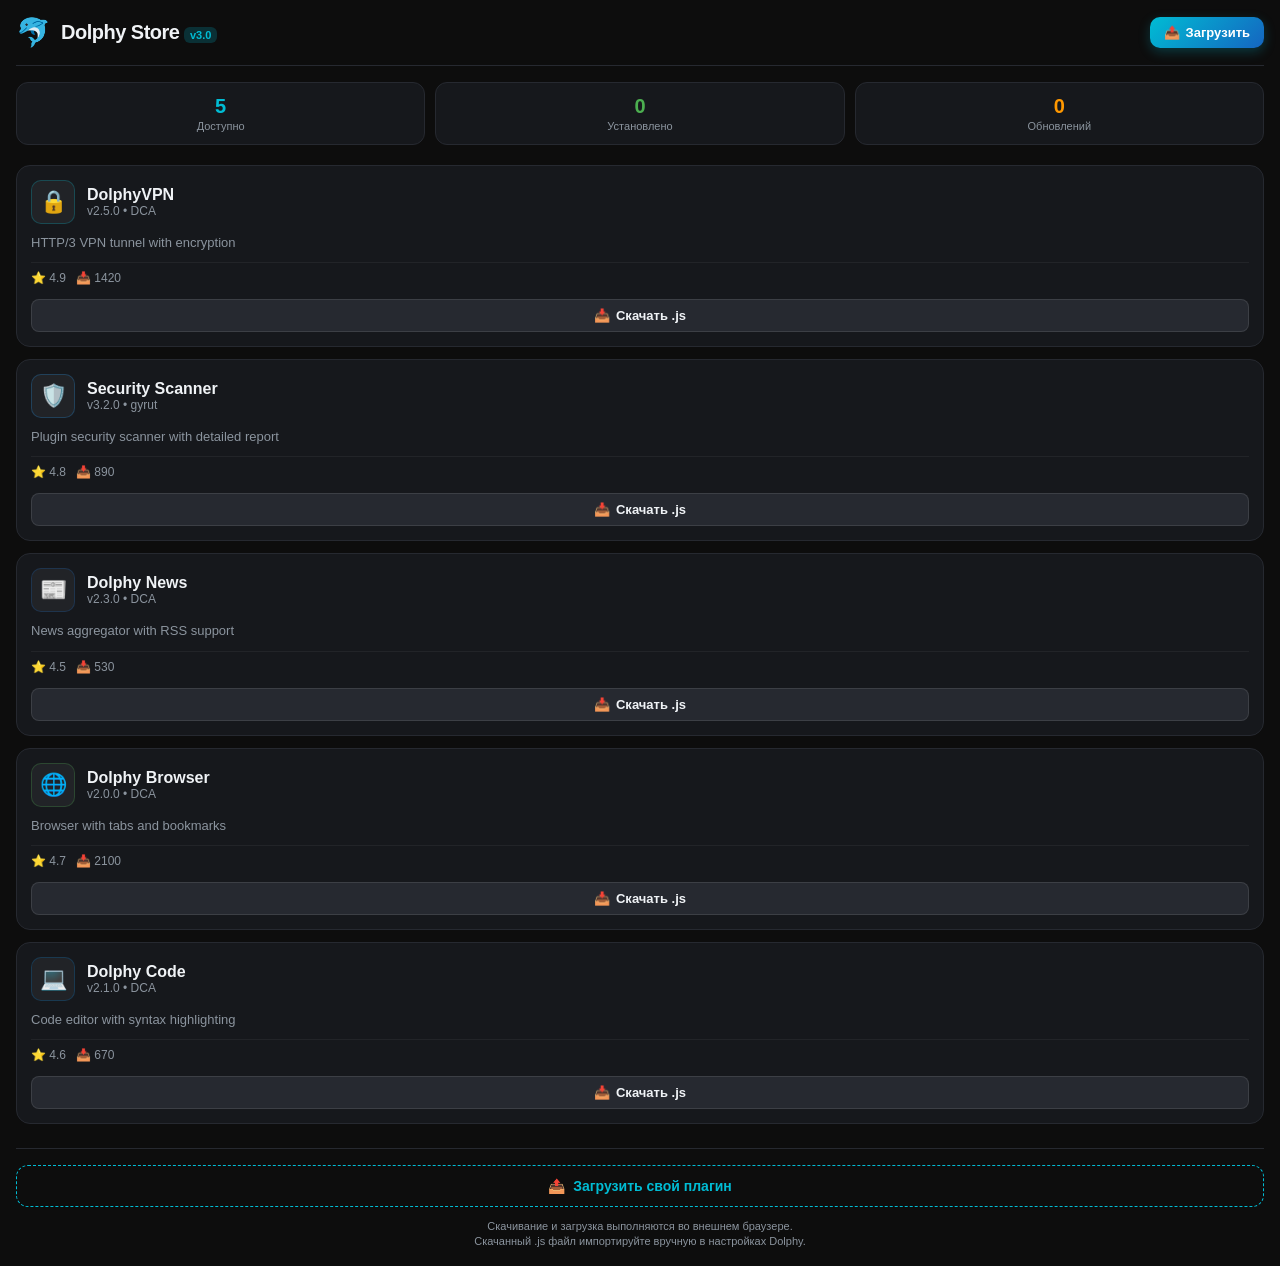
==== commit 423050ed: "Update index.html" ====
--- a/index.html
+++ b/index.html
@@ -1,140 +1,415 @@
 <!DOCTYPE html>
 <html lang="ru">
 <head>
-<meta charset="UTF-8">
-<meta name="viewport" content="width=device-width, initial-scale=1.0, maximum-scale=1.0, user-scalable=no">
-<title>Plugin Store</title>
-<style>
-*{margin:0;padding:0;box-sizing:border-box}
-body{background:#0d0d0d;color:#e0e0e0;font-family:system-ui,-apple-system,sans-serif;padding:16px}
-.header{background:#1a1a1a;padding:16px;border-radius:12px;margin-bottom:16px;display:flex;justify-content:space-between;align-items:center}
-.header h1{font-size:18px;color:#fff}
-.badge{background:#4caf50;color:#fff;padding:2px 12px;border-radius:20px;font-size:11px}
-.plugin{background:#1a1a1a;border-radius:12px;padding:14px;margin-bottom:10px;border-left:4px solid #2196f3}
-.plugin .top{display:flex;gap:12px;align-items:center}
-.plugin .icon{font-size:24px}
-.plugin .info{flex:1}
-.plugin .name{font-weight:600;color:#fff;font-size:14px}
-.plugin .desc{font-size:12px;color:#aaa;margin-top:2px}
-.plugin .meta{font-size:11px;color:#666;display:flex;gap:12px;margin-top:4px}
-.plugin .actions{display:flex;gap:8px;margin-top:8px;flex-wrap:wrap}
-.btn{padding:8px 16px;border:none;border-radius:8px;font-size:12px;font-weight:500;cursor:pointer;transition:opacity .2s;text-decoration:none;display:inline-block}
-.btn:active{opacity:.7}
-.btn-download{background:#1565c0;color:#fff}
-.btn-upload{background:#4caf50;color:#fff}
-.btn-web{background:0 0;color:#888;border:1px solid #444}
-.toast{position:fixed;bottom:30px;left:50%;transform:translateX(-50%);background:#333;color:#fff;padding:10px 20px;border-radius:10px;font-size:13px;opacity:0;transition:0.3s;pointer-events:none;z-index:100}
-.toast.show{opacity:1}
-.footer{text-align:center;padding:20px 0 10px;color:#444;font-size:11px;border-top:1px solid #2a2a2a;margin-top:16px}
-</style>
+  <meta charset="UTF-8">
+  <meta name="viewport" content="width=device-width, initial-scale=1.0, maximum-scale=1.0, user-scalable=no">
+  <title>Dolphy Store</title>
+  <style>
+    :root {
+      --bg-color: #0d0d0d;
+      --card-bg: #16181c;
+      --card-border: #262930;
+      --text-main: #f0f3f6;
+      --text-muted: #8b949e;
+      --accent-cyan: #00bcd4;
+      --accent-blue: #1565c0;
+      --accent-glow: rgba(0, 188, 212, 0.15);
+      --toast-bg: #1f232a;
+    }
+
+    * {
+      box-sizing: border-box;
+      margin: 0;
+      padding: 0;
+      font-family: -apple-system, BlinkMacSystemFont, "Segoe UI", Roboto, Helvetica, Arial, sans-serif;
+      -webkit-tap-highlight-color: transparent;
+    }
+
+    body {
+      background-color: var(--bg-color);
+      color: var(--text-main);
+      display: flex;
+      flex-direction: column;
+      min-height: 100vh;
+      padding: 16px;
+      user-select: none;
+    }
+
+    /* Шапка */
+    .header {
+      display: flex;
+      justify-content: space-between;
+      align-items: center;
+      padding-bottom: 16px;
+      border-bottom: 1px solid var(--card-border);
+      margin-bottom: 16px;
+    }
+
+    .brand {
+      display: flex;
+      align-items: center;
+      gap: 10px;
+    }
+
+    .brand-icon {
+      font-size: 28px;
+    }
+
+    .brand-title {
+      font-size: 20px;
+      font-weight: 700;
+      letter-spacing: -0.5px;
+    }
+
+    .version-tag {
+      font-size: 11px;
+      background: rgba(0, 188, 212, 0.2);
+      color: var(--accent-cyan);
+      padding: 2px 6px;
+      border-radius: 6px;
+      font-weight: 600;
+    }
+
+    .btn-upload-head {
+      background: linear-gradient(135deg, #00bcd4, #1565c0);
+      color: #fff;
+      border: none;
+      padding: 8px 14px;
+      border-radius: 10px;
+      font-size: 13px;
+      font-weight: 600;
+      cursor: pointer;
+      display: flex;
+      align-items: center;
+      gap: 6px;
+      box-shadow: 0 4px 12px rgba(0, 188, 212, 0.25);
+    }
+
+    .btn-upload-head:active {
+      transform: scale(0.96);
+    }
+
+    /* Статистика */
+    .stats-container {
+      display: grid;
+      grid-template-columns: repeat(3, 1fr);
+      gap: 10px;
+      margin-bottom: 20px;
+    }
+
+    .stat-card {
+      background: var(--card-bg);
+      border: 1px solid var(--card-border);
+      border-radius: 12px;
+      padding: 12px 8px;
+      text-align: center;
+    }
+
+    .stat-value {
+      font-size: 20px;
+      font-weight: 700;
+      color: var(--accent-cyan);
+    }
+
+    .stat-label {
+      font-size: 11px;
+      color: var(--text-muted);
+      margin-top: 2px;
+    }
+
+    /* Сетка плагинов */
+    .plugin-list {
+      display: flex;
+      flex-direction: column;
+      gap: 12px;
+      flex-grow: 1;
+    }
+
+    .plugin-card {
+      background: var(--card-bg);
+      border: 1px solid var(--card-border);
+      border-radius: 14px;
+      padding: 14px;
+      display: flex;
+      flex-direction: column;
+      gap: 10px;
+      position: relative;
+      overflow: hidden;
+    }
+
+    .card-header {
+      display: flex;
+      align-items: center;
+      gap: 12px;
+    }
+
+    .plugin-icon-wrap {
+      width: 44px;
+      height: 44px;
+      border-radius: 10px;
+      display: flex;
+      align-items: center;
+      justify-content: center;
+      font-size: 22px;
+      background: rgba(255, 255, 255, 0.05);
+      flex-shrink: 0;
+    }
+
+    .plugin-meta {
+      display: flex;
+      flex-direction: column;
+      flex-grow: 1;
+      overflow: hidden;
+    }
+
+    .plugin-name {
+      font-size: 16px;
+      font-weight: 600;
+      white-space: nowrap;
+      overflow: hidden;
+      text-overflow: ellipsis;
+    }
+
+    .plugin-version {
+      font-size: 12px;
+      color: var(--text-muted);
+    }
+
+    .plugin-desc {
+      font-size: 13px;
+      color: var(--text-muted);
+      line-height: 1.4;
+    }
+
+    .card-footer {
+      display: flex;
+      align-items: center;
+      justify-content: space-between;
+      padding-top: 8px;
+      border-top: 1px solid rgba(255, 255, 255, 0.05);
+    }
+
+    .author-info {
+      font-size: 12px;
+      color: var(--text-muted);
+    }
+
+    .metrics {
+      display: flex;
+      gap: 10px;
+      font-size: 12px;
+      color: var(--text-muted);
+    }
+
+    .btn-download {
+      background: var(--card-border);
+      color: var(--text-main);
+      border: 1px solid rgba(255, 255, 255, 0.1);
+      padding: 8px 14px;
+      border-radius: 8px;
+      font-size: 13px;
+      font-weight: 600;
+      cursor: pointer;
+      display: flex;
+      align-items: center;
+      gap: 6px;
+      width: 100%;
+      justify-content: center;
+      margin-top: 4px;
+      transition: background 0.2s;
+    }
+
+    .btn-download:active {
+      background: var(--accent-blue);
+      border-color: var(--accent-blue);
+    }
+
+    /* Футер */
+    .footer {
+      margin-top: 24px;
+      padding-top: 16px;
+      border-top: 1px solid var(--card-border);
+      text-align: center;
+      display: flex;
+      flex-direction: column;
+      gap: 12px;
+    }
+
+    .btn-upload-footer {
+      background: transparent;
+      border: 1px dashed var(--accent-cyan);
+      color: var(--accent-cyan);
+      padding: 12px;
+      border-radius: 12px;
+      font-weight: 600;
+      font-size: 14px;
+      cursor: pointer;
+      display: flex;
+      align-items: center;
+      justify-content: center;
+      gap: 8px;
+    }
+
+    .footer-help {
+      font-size: 11px;
+      color: var(--text-muted);
+      line-height: 1.4;
+    }
+
+    /* Тост */
+    #toast-container {
+      position: fixed;
+      bottom: 20px;
+      left: 50%;
+      transform: translateX(-50%);
+      z-index: 9999;
+      pointer-events: none;
+    }
+
+    .toast {
+      background: var(--toast-bg);
+      color: var(--text-main);
+      border: 1px solid var(--card-border);
+      padding: 10px 18px;
+      border-radius: 20px;
+      font-size: 13px;
+      box-shadow: 0 4px 12px rgba(0, 0, 0, 0.5);
+      animation: fadeIn 0.3s ease, fadeOut 0.3s ease 2.7s forwards;
+    }
+
+    @keyframes fadeIn {
+      from { opacity: 0; transform: translateY(10px); }
+      to { opacity: 1; transform: translateY(0); }
+    }
+
+    @keyframes fadeOut {
+      from { opacity: 1; transform: translateY(0); }
+      to { opacity: 0; transform: translateY(10px); }
+    }
+  </style>
 </head>
 <body>
 
-<div class="header">
-  <h1>🛒 Dolphy Store</h1>
-  <span class="badge">v3.0</span>
-</div>
-
-<div id="catalog"></div>
-
-<div class="footer">
-  🔹 Нажми «Скачать» → откроется браузер для сохранения файла<br>
-  🔹 Нажми «Загрузить свой» → откроется браузер для выбора файла
-</div>
-
-<div class="toast" id="toast"></div>
-
-<script>
-const PLUGINS = [
-  {
-    id: 'dolphyvpn',
-    name: 'DolphyVPN',
-    desc: 'HTTP/3 VPN tunnel with encryption',
-    author: 'DCA',
-    version: '2.5.0',
-    icon: '🔒',
-    color: '#00bcd4'
-  },
-  {
-    id: 'secscan',
-    name: 'Security Scanner',
-    desc: 'Plugin security scanner with detailed report',
-    author: 'gyrut',
-    version: '3.2.0',
-    icon: '🛡️',
-    color: '#2196f3'
-  },
-  {
-    id: 'dolphynews',
-    name: 'Dolphy News',
-    desc: 'News aggregator with RSS support',
-    author: 'DCA',
-    version: '2.3.0',
-    icon: '📰',
-    color: '#1565c0'
-  },
-  {
-    id: 'dolphybrowser',
-    name: 'Dolphy Browser',
-    desc: 'Browser with tabs and bookmarks',
-    author: 'DCA',
-    version: '2.0.0',
-    icon: '🌐',
-    color: '#4caf50'
-  },
-  {
-    id: 'dolphycode',
-    name: 'Dolphy Code',
-    desc: 'Code editor with syntax highlighting',
-    author: 'DCA',
-    version: '2.1.0',
-    icon: '💻',
-    color: '#007acc'
-  }
-];
-
-function showToast(msg) {
-  const toast = document.getElementById('toast');
-  toast.textContent = msg;
-  toast.classList.add('show');
-  clearTimeout(toast._timer);
-  toast._timer = setTimeout(() => toast.classList.remove('show'), 2500);
-}
-
-function downloadPlugin(id) {
-  // Открываем страницу скачивания в браузере
-  const url = window.location.origin + window.location.pathname.replace('index.html', '') + 'download.html?id=' + id;
-  window.open(url, '_system');
-  showToast('🌐 Открывается страница скачивания...');
-}
-
-function uploadPlugin() {
-  // Открываем страницу загрузки в браузере
-  const url = window.location.origin + window.location.pathname.replace('index.html', '') + 'upload.html';
-  window.open(url, '_system');
-  showToast('🌐 Открывается страница загрузки...');
-}
-
-function render() {
-  const container = document.getElementById('catalog');
-  container.innerHTML = PLUGINS.map(p => `
-    <div class="plugin" style="border-left-color: ${p.color}">
-      <div class="top">
-        <div class="icon">${p.icon}</div>
-        <div class="info">
-          <div class="name">${p.name} <span style="font-weight:400;color:#666;font-size:11px">v${p.version}</span></div>
-          <div class="desc">${p.desc} · ${p.author}</div>
-        </div>
-      </div>
-      <div class="actions">
-        <button class="btn btn-download" onclick="downloadPlugin('${p.id}')">📥 Скачать</button>
-        <button class="btn btn-upload" onclick="uploadPlugin()">📤 Загрузить свой</button>
+  <!-- Шапка -->
+  <header class="header">
+    <div class="brand">
+      <span class="brand-icon">🐬</span>
+      <div>
+        <span class="brand-title">Dolphy Store</span>
+        <span class="version-tag">v3.0</span>
       </div>
     </div>
-  `).join('');
-}
-
-render();
-</script>
+    <button class="btn-upload-head" onclick="openBridge('upload.html')">
+      <span>📤</span> Загрузить
+    </button>
+  </header>
+
+  <!-- Статистика -->
+  <section class="stats-container">
+    <div class="stat-card">
+      <div class="stat-value" id="stat-available">5</div>
+      <div class="stat-label">Доступно</div>
+    </div>
+    <div class="stat-card">
+      <div class="stat-value" style="color: #4caf50;">0</div>
+      <div class="stat-label">Установлено</div>
+    </div>
+    <div class="stat-card">
+      <div class="stat-value" style="color: #ff9800;">0</div>
+      <div class="stat-label">Обновлений</div>
+    </div>
+  </section>
+
+  <!-- Список плагинов -->
+  <main class="plugin-list" id="plugin-container"></main>
+
+  <!-- Футер -->
+  <footer class="footer">
+    <button class="btn-upload-footer" onclick="openBridge('upload.html')">
+      <span>📤</span> Загрузить свой плагин
+    </button>
+    <p class="footer-help">
+      Скачивание и загрузка выполняются во внешнем браузере.<br>
+      Скачанный .js файл импортируйте вручную в настройках Dolphy.
+    </p>
+  </footer>
+
+  <div id="toast-container"></div>
+
+  <script>
+    // Встроенная база данных плагинов
+    const PLUGINS = [
+      { id: 'dolphyvpn', name: 'DolphyVPN', author: 'DCA', version: '2.5.0', desc: 'HTTP/3 VPN tunnel with encryption', icon: '🔒', color: '#00bcd4', rating: '4.9', downloads: 1420 },
+      { id: 'secscan', name: 'Security Scanner', author: 'gyrut', version: '3.2.0', desc: 'Plugin security scanner with detailed report', icon: '🛡️', color: '#2196f3', rating: '4.8', downloads: 890 },
+      { id: 'dolphynews', name: 'Dolphy News', author: 'DCA', version: '2.3.0', desc: 'News aggregator with RSS support', icon: '📰', color: '#1565c0', rating: '4.5', downloads: 530 },
+      { id: 'dolphybrowser', name: 'Dolphy Browser', author: 'DCA', version: '2.0.0', desc: 'Browser with tabs and bookmarks', icon: '🌐', color: '#4caf50', rating: '4.7', downloads: 2100 },
+      { id: 'dolphycode', name: 'Dolphy Code', author: 'DCA', version: '2.1.0', desc: 'Code editor with syntax highlighting', icon: '💻', color: '#007acc', rating: '4.6', downloads: 670 }
+    ];
+
+    // Функция отрисовки карточек плагинов
+    function renderPlugins() {
+      const container = document.getElementById('plugin-container');
+      container.innerHTML = '';
+
+      PLUGINS.forEach(plugin => {
+        const card = document.createElement('div');
+        card.className = 'plugin-card';
+        card.innerHTML = `
+          <div class="card-header">
+            <div class="plugin-icon-wrap" style="border: 1px solid ${plugin.color}40; color: ${plugin.color};">
+              ${plugin.icon}
+            </div>
+            <div class="plugin-meta">
+              <div class="plugin-name">${plugin.name}</div>
+              <div class="plugin-version">v${plugin.version} • ${plugin.author}</div>
+            </div>
+          </div>
+          <div class="plugin-desc">${plugin.desc}</div>
+          <div class="card-footer">
+            <div class="metrics">
+              <span>⭐ ${plugin.rating}</span>
+              <span>📥 ${plugin.downloads}</span>
+            </div>
+          </div>
+          <button class="btn-download" onclick="downloadPlugin('${plugin.id}')">
+            <span>📥</span> Скачать .js
+          </button>
+        `;
+        container.appendChild(card);
+      });
+
+      document.getElementById('stat-available').innerText = PLUGINS.length;
+    }
+
+    // Мост открытия внешнего браузера через системный механизм WebView Dolphy
+    function openBridge(url) {
+      showToast('Переход в системный браузер...');
+      setTimeout(() => {
+        window.open(url, '_system');
+      }, 300);
+    }
+
+    // Обработчик скачивания
+    function downloadPlugin(pluginId) {
+      const targetUrl = `download.html?id=${pluginId}`;
+      openBridge(targetUrl);
+    }
+
+    // Отображение всплывающего уведомления (Toast)
+    function showToast(message) {
+      const container = document.getElementById('toast-container');
+      const toast = document.createElement('div');
+      toast.className = 'toast';
+      toast.innerText = message;
+      container.appendChild(toast);
+
+      setTimeout(() => {
+        toast.remove();
+      }, 3000);
+    }
+
+    // Инициализация
+    document.addEventListener('DOMContentLoaded', renderPlugins);
+  </script>
 </body>
 </html>
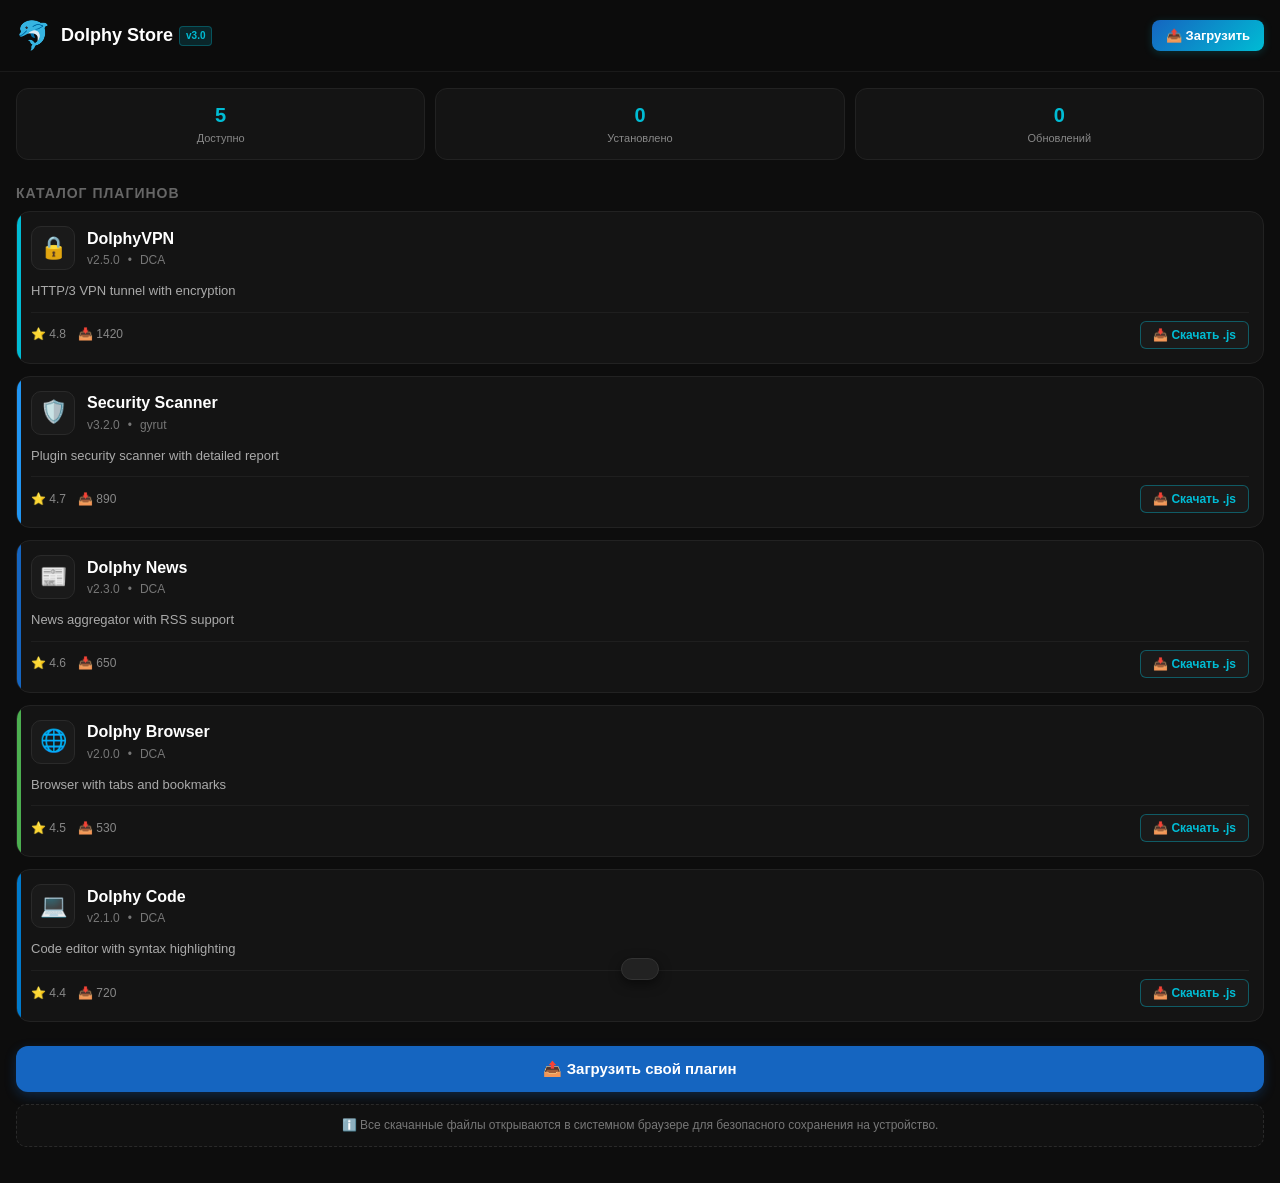
==== commit 547ed1ce: "Update index.html" ====
--- a/index.html
+++ b/index.html
@@ -5,44 +5,34 @@
   <meta name="viewport" content="width=device-width, initial-scale=1.0, maximum-scale=1.0, user-scalable=no">
   <title>Dolphy Store</title>
   <style>
-    :root {
-      --bg-color: #0d0d0d;
-      --card-bg: #16181c;
-      --card-border: #262930;
-      --text-main: #f0f3f6;
-      --text-muted: #8b949e;
-      --accent-cyan: #00bcd4;
-      --accent-blue: #1565c0;
-      --accent-glow: rgba(0, 188, 212, 0.15);
-      --toast-bg: #1f232a;
-    }
-
     * {
       box-sizing: border-box;
       margin: 0;
       padding: 0;
+      -webkit-tap-highlight-color: transparent;
+      user-select: none;
+    }
+
+    body {
+      background-color: #0d0d0d;
+      color: #e0e0e0;
       font-family: -apple-system, BlinkMacSystemFont, "Segoe UI", Roboto, Helvetica, Arial, sans-serif;
-      -webkit-tap-highlight-color: transparent;
-    }
-
-    body {
-      background-color: var(--bg-color);
-      color: var(--text-main);
-      display: flex;
-      flex-direction: column;
-      min-height: 100vh;
+      padding-bottom: 24px;
+      line-height: 1.4;
+    }
+
+    /* Шапка приложения */
+    .header {
+      position: sticky;
+      top: 0;
+      z-index: 100;
+      background: rgba(13, 13, 13, 0.95);
+      backdrop-filter: blur(10px);
       padding: 16px;
-      user-select: none;
-    }
-
-    /* Шапка */
-    .header {
       display: flex;
       justify-content: space-between;
       align-items: center;
-      padding-bottom: 16px;
-      border-bottom: 1px solid var(--card-border);
-      margin-bottom: 16px;
+      border-bottom: 1px solid #1a1a1a;
     }
 
     .brand {
@@ -51,42 +41,38 @@
       gap: 10px;
     }
 
-    .brand-icon {
+    .logo {
       font-size: 28px;
     }
 
-    .brand-title {
-      font-size: 20px;
+    .title-group h1 {
+      font-size: 18px;
       font-weight: 700;
-      letter-spacing: -0.5px;
-    }
-
-    .version-tag {
-      font-size: 11px;
-      background: rgba(0, 188, 212, 0.2);
-      color: var(--accent-cyan);
+      color: #fff;
+      display: flex;
+      align-items: center;
+      gap: 6px;
+    }
+
+    .version-badge {
+      font-size: 10px;
+      background: rgba(0, 188, 212, 0.15);
+      color: #00bcd4;
       padding: 2px 6px;
-      border-radius: 6px;
-      font-weight: 600;
-    }
-
-    .btn-upload-head {
-      background: linear-gradient(135deg, #00bcd4, #1565c0);
+      border-radius: 4px;
+      border: 1px solid rgba(0, 188, 212, 0.3);
+    }
+
+    .upload-btn-head {
+      background: linear-gradient(135deg, #1565c0, #00bcd4);
       color: #fff;
       border: none;
       padding: 8px 14px;
-      border-radius: 10px;
+      border-radius: 8px;
       font-size: 13px;
       font-weight: 600;
       cursor: pointer;
-      display: flex;
-      align-items: center;
-      gap: 6px;
-      box-shadow: 0 4px 12px rgba(0, 188, 212, 0.25);
-    }
-
-    .btn-upload-head:active {
-      transform: scale(0.96);
+      box-shadow: 0 2px 8px rgba(0, 188, 212, 0.2);
     }
 
     /* Статистика */
@@ -94,12 +80,12 @@
       display: grid;
       grid-template-columns: repeat(3, 1fr);
       gap: 10px;
-      margin-bottom: 20px;
+      padding: 16px;
     }
 
     .stat-card {
-      background: var(--card-bg);
-      border: 1px solid var(--card-border);
+      background: #141414;
+      border: 1px solid #222;
       border-radius: 12px;
       padding: 12px 8px;
       text-align: center;
@@ -108,183 +94,184 @@
     .stat-value {
       font-size: 20px;
       font-weight: 700;
-      color: var(--accent-cyan);
+      color: #00bcd4;
     }
 
     .stat-label {
       font-size: 11px;
-      color: var(--text-muted);
+      color: #888;
       margin-top: 2px;
     }
 
-    /* Сетка плагинов */
-    .plugin-list {
+    /* Карточки плагинов */
+    .section-title {
+      padding: 8px 16px;
+      font-size: 14px;
+      text-transform: uppercase;
+      letter-spacing: 1px;
+      color: #666;
+      font-weight: 600;
+    }
+
+    .plugins-list {
+      padding: 0 16px;
       display: flex;
       flex-direction: column;
       gap: 12px;
-      flex-grow: 1;
     }
 
     .plugin-card {
-      background: var(--card-bg);
-      border: 1px solid var(--card-border);
+      background: #141414;
+      border: 1px solid #222;
       border-radius: 14px;
       padding: 14px;
       display: flex;
       flex-direction: column;
-      gap: 10px;
+      gap: 12px;
       position: relative;
       overflow: hidden;
     }
 
-    .card-header {
-      display: flex;
-      align-items: center;
-      gap: 12px;
-    }
-
-    .plugin-icon-wrap {
+    .plugin-card::before {
+      content: '';
+      position: absolute;
+      top: 0;
+      left: 0;
+      width: 4px;
+      height: 100%;
+      background: var(--accent-color, #00bcd4);
+    }
+
+    .plugin-header {
+      display: flex;
+      gap: 12px;
+      align-items: center;
+    }
+
+    .plugin-icon {
       width: 44px;
       height: 44px;
+      background: #1a1a1a;
       border-radius: 10px;
       display: flex;
       align-items: center;
       justify-content: center;
       font-size: 22px;
-      background: rgba(255, 255, 255, 0.05);
+      border: 1px solid #2a2a2a;
       flex-shrink: 0;
     }
 
-    .plugin-meta {
-      display: flex;
-      flex-direction: column;
-      flex-grow: 1;
-      overflow: hidden;
+    .plugin-info {
+      flex: 1;
+      min-width: 0;
     }
 
     .plugin-name {
       font-size: 16px;
       font-weight: 600;
+      color: #fff;
       white-space: nowrap;
       overflow: hidden;
       text-overflow: ellipsis;
     }
 
-    .plugin-version {
+    .plugin-meta {
       font-size: 12px;
-      color: var(--text-muted);
+      color: #777;
+      display: flex;
+      gap: 8px;
+      margin-top: 2px;
     }
 
     .plugin-desc {
       font-size: 13px;
-      color: var(--text-muted);
-      line-height: 1.4;
-    }
-
-    .card-footer {
-      display: flex;
-      align-items: center;
+      color: #aaa;
+      line-height: 1.35;
+    }
+
+    .plugin-footer {
+      display: flex;
       justify-content: space-between;
+      align-items: center;
       padding-top: 8px;
-      border-top: 1px solid rgba(255, 255, 255, 0.05);
-    }
-
-    .author-info {
+      border-top: 1px solid #1f1f1f;
+    }
+
+    .metrics {
+      display: flex;
+      gap: 12px;
       font-size: 12px;
-      color: var(--text-muted);
-    }
-
-    .metrics {
-      display: flex;
-      gap: 10px;
+      color: #888;
+    }
+
+    .download-btn {
+      background: #1a1a1a;
+      color: #00bcd4;
+      border: 1px solid rgba(0, 188, 212, 0.4);
+      padding: 6px 12px;
+      border-radius: 6px;
       font-size: 12px;
-      color: var(--text-muted);
-    }
-
-    .btn-download {
-      background: var(--card-border);
-      color: var(--text-main);
-      border: 1px solid rgba(255, 255, 255, 0.1);
-      padding: 8px 14px;
-      border-radius: 8px;
-      font-size: 13px;
       font-weight: 600;
       cursor: pointer;
-      display: flex;
-      align-items: center;
-      gap: 6px;
+    }
+
+    .download-btn:active {
+      background: #00bcd4;
+      color: #000;
+    }
+
+    /* Футер */
+    .footer-actions {
+      padding: 24px 16px 12px;
+      display: flex;
+      flex-direction: column;
+      gap: 12px;
+    }
+
+    .upload-btn-main {
       width: 100%;
-      justify-content: center;
-      margin-top: 4px;
-      transition: background 0.2s;
-    }
-
-    .btn-download:active {
-      background: var(--accent-blue);
-      border-color: var(--accent-blue);
-    }
-
-    /* Футер */
-    .footer {
-      margin-top: 24px;
-      padding-top: 16px;
-      border-top: 1px solid var(--card-border);
+      background: #1565c0;
+      color: #fff;
+      border: none;
+      padding: 14px;
+      border-radius: 12px;
+      font-size: 15px;
+      font-weight: 600;
+      cursor: pointer;
       text-align: center;
-      display: flex;
-      flex-direction: column;
-      gap: 12px;
-    }
-
-    .btn-upload-footer {
-      background: transparent;
-      border: 1px dashed var(--accent-cyan);
-      color: var(--accent-cyan);
+      box-shadow: 0 4px 12px rgba(21, 101, 192, 0.3);
+    }
+
+    .instructions {
+      background: #111;
+      border: 1px dashed #2a2a2a;
+      border-radius: 10px;
       padding: 12px;
-      border-radius: 12px;
-      font-weight: 600;
-      font-size: 14px;
-      cursor: pointer;
-      display: flex;
-      align-items: center;
-      justify-content: center;
-      gap: 8px;
-    }
-
-    .footer-help {
-      font-size: 11px;
-      color: var(--text-muted);
-      line-height: 1.4;
-    }
-
-    /* Тост */
-    #toast-container {
+      font-size: 12px;
+      color: #777;
+      text-align: center;
+    }
+
+    /* Тосты */
+    .toast {
       position: fixed;
       bottom: 20px;
       left: 50%;
-      transform: translateX(-50%);
-      z-index: 9999;
-      pointer-events: none;
-    }
-
-    .toast {
-      background: var(--toast-bg);
-      color: var(--text-main);
-      border: 1px solid var(--card-border);
+      transform: translateX(-50%) translateY(100px);
+      background: #222;
+      color: #fff;
       padding: 10px 18px;
       border-radius: 20px;
       font-size: 13px;
-      box-shadow: 0 4px 12px rgba(0, 0, 0, 0.5);
-      animation: fadeIn 0.3s ease, fadeOut 0.3s ease 2.7s forwards;
-    }
-
-    @keyframes fadeIn {
-      from { opacity: 0; transform: translateY(10px); }
-      to { opacity: 1; transform: translateY(0); }
-    }
-
-    @keyframes fadeOut {
-      from { opacity: 1; transform: translateY(0); }
-      to { opacity: 0; transform: translateY(10px); }
+      border: 1px solid #333;
+      box-shadow: 0 4px 12px rgba(0,0,0,0.5);
+      transition: transform 0.3s cubic-bezier(0.175, 0.885, 0.32, 1.275);
+      z-index: 1000;
+      pointer-events: none;
+    }
+
+    .toast.show {
+      transform: translateX(-50%) translateY(0);
     }
   </style>
 </head>
@@ -293,122 +280,119 @@
   <!-- Шапка -->
   <header class="header">
     <div class="brand">
-      <span class="brand-icon">🐬</span>
-      <div>
-        <span class="brand-title">Dolphy Store</span>
-        <span class="version-tag">v3.0</span>
+      <span class="logo">🐬</span>
+      <div class="title-group">
+        <h1>Dolphy Store <span class="version-badge">v3.0</span></h1>
       </div>
     </div>
-    <button class="btn-upload-head" onclick="openBridge('upload.html')">
-      <span>📤</span> Загрузить
-    </button>
+    <button class="upload-btn-head" onclick="openUpload()">📤 Загрузить</button>
   </header>
 
   <!-- Статистика -->
   <section class="stats-container">
     <div class="stat-card">
-      <div class="stat-value" id="stat-available">5</div>
+      <div class="stat-value" id="stat-total">5</div>
       <div class="stat-label">Доступно</div>
     </div>
     <div class="stat-card">
-      <div class="stat-value" style="color: #4caf50;">0</div>
+      <div class="stat-value">0</div>
       <div class="stat-label">Установлено</div>
     </div>
     <div class="stat-card">
-      <div class="stat-value" style="color: #ff9800;">0</div>
+      <div class="stat-value">0</div>
       <div class="stat-label">Обновлений</div>
     </div>
   </section>
 
   <!-- Список плагинов -->
-  <main class="plugin-list" id="plugin-container"></main>
+  <div class="section-title">Каталог плагинов</div>
+  <main class="plugins-list" id="plugins-container"></main>
 
   <!-- Футер -->
-  <footer class="footer">
-    <button class="btn-upload-footer" onclick="openBridge('upload.html')">
-      <span>📤</span> Загрузить свой плагин
-    </button>
-    <p class="footer-help">
-      Скачивание и загрузка выполняются во внешнем браузере.<br>
-      Скачанный .js файл импортируйте вручную в настройках Dolphy.
-    </p>
+  <footer class="footer-actions">
+    <button class="upload-btn-main" onclick="openUpload()">📤 Загрузить свой плагин</button>
+    <div class="instructions">
+      ℹ️ Все скачанные файлы открываются в системном браузере для безопасного сохранения на устройство.
+    </div>
   </footer>
 
-  <div id="toast-container"></div>
+  <!-- Контейнер для всплывающего уведомления -->
+  <div id="toast" class="toast"></div>
 
   <script>
-    // Встроенная база данных плагинов
+    // Реестр встроенных плагинов
     const PLUGINS = [
-      { id: 'dolphyvpn', name: 'DolphyVPN', author: 'DCA', version: '2.5.0', desc: 'HTTP/3 VPN tunnel with encryption', icon: '🔒', color: '#00bcd4', rating: '4.9', downloads: 1420 },
-      { id: 'secscan', name: 'Security Scanner', author: 'gyrut', version: '3.2.0', desc: 'Plugin security scanner with detailed report', icon: '🛡️', color: '#2196f3', rating: '4.8', downloads: 890 },
-      { id: 'dolphynews', name: 'Dolphy News', author: 'DCA', version: '2.3.0', desc: 'News aggregator with RSS support', icon: '📰', color: '#1565c0', rating: '4.5', downloads: 530 },
-      { id: 'dolphybrowser', name: 'Dolphy Browser', author: 'DCA', version: '2.0.0', desc: 'Browser with tabs and bookmarks', icon: '🌐', color: '#4caf50', rating: '4.7', downloads: 2100 },
-      { id: 'dolphycode', name: 'Dolphy Code', author: 'DCA', version: '2.1.0', desc: 'Code editor with syntax highlighting', icon: '💻', color: '#007acc', rating: '4.6', downloads: 670 }
+      { id: 'dolphyvpn', name: 'DolphyVPN', author: 'DCA', version: '2.5.0', desc: 'HTTP/3 VPN tunnel with encryption', icon: '🔒', color: '#00bcd4', rating: 4.8, downloads: 1420 },
+      { id: 'secscan', name: 'Security Scanner', author: 'gyrut', version: '3.2.0', desc: 'Plugin security scanner with detailed report', icon: '🛡️', color: '#2196f3', rating: 4.7, downloads: 890 },
+      { id: 'dolphynews', name: 'Dolphy News', author: 'DCA', version: '2.3.0', desc: 'News aggregator with RSS support', icon: '📰', color: '#1565c0', rating: 4.6, downloads: 650 },
+      { id: 'dolphybrowser', name: 'Dolphy Browser', author: 'DCA', version: '2.0.0', desc: 'Browser with tabs and bookmarks', icon: '🌐', color: '#4caf50', rating: 4.5, downloads: 530 },
+      { id: 'dolphycode', name: 'Dolphy Code', author: 'DCA', version: '2.1.0', desc: 'Code editor with syntax highlighting', icon: '💻', color: '#007acc', rating: 4.4, downloads: 720 }
     ];
 
-    // Функция отрисовки карточек плагинов
+    // Рендеринг элементов каталога
     function renderPlugins() {
-      const container = document.getElementById('plugin-container');
+      const container = document.getElementById('plugins-container');
       container.innerHTML = '';
-
+      
       PLUGINS.forEach(plugin => {
-        const card = document.createElement('div');
+        const card = document.createElement('article');
         card.className = 'plugin-card';
+        card.style.setProperty('--accent-color', plugin.color);
+        
         card.innerHTML = `
-          <div class="card-header">
-            <div class="plugin-icon-wrap" style="border: 1px solid ${plugin.color}40; color: ${plugin.color};">
-              ${plugin.icon}
-            </div>
-            <div class="plugin-meta">
+          <div class="plugin-header">
+            <div class="plugin-icon">${plugin.icon}</div>
+            <div class="plugin-info">
               <div class="plugin-name">${plugin.name}</div>
-              <div class="plugin-version">v${plugin.version} • ${plugin.author}</div>
+              <div class="plugin-meta">
+                <span>v${plugin.version}</span>
+                <span>•</span>
+                <span>${plugin.author}</span>
+              </div>
             </div>
           </div>
           <div class="plugin-desc">${plugin.desc}</div>
-          <div class="card-footer">
+          <div class="plugin-footer">
             <div class="metrics">
               <span>⭐ ${plugin.rating}</span>
               <span>📥 ${plugin.downloads}</span>
             </div>
+            <button class="download-btn" onclick="openDownload('${plugin.id}')">📥 Скачать .js</button>
           </div>
-          <button class="btn-download" onclick="downloadPlugin('${plugin.id}')">
-            <span>📥</span> Скачать .js
-          </button>
         `;
         container.appendChild(card);
       });
-
-      document.getElementById('stat-available').innerText = PLUGINS.length;
-    }
-
-    // Мост открытия внешнего браузера через системный механизм WebView Dolphy
-    function openBridge(url) {
-      showToast('Переход в системный браузер...');
+      
+      document.getElementById('stat-total').innerText = PLUGINS.length;
+    }
+
+    // Переход на страницу скачивания через смену location (обход WebView)
+    function openDownload(pluginId) {
+      showToast('Переход к скачиванию...');
       setTimeout(() => {
-        window.open(url, '_system');
+        window.location.href = `download.html?id=${encodeURIComponent(pluginId)}`;
       }, 300);
     }
 
-    // Обработчик скачивания
-    function downloadPlugin(pluginId) {
-      const targetUrl = `download.html?id=${pluginId}`;
-      openBridge(targetUrl);
-    }
-
-    // Отображение всплывающего уведомления (Toast)
+    // Переход на страницу загрузки через смену location (обход WebView)
+    function openUpload() {
+      showToast('Открытие формы загрузки...');
+      setTimeout(() => {
+        window.location.href = 'upload.html';
+      }, 300);
+    }
+
+    // Отображение временных всплывающих уведомлений
     function showToast(message) {
-      const container = document.getElementById('toast-container');
-      const toast = document.createElement('div');
-      toast.className = 'toast';
+      const toast = document.getElementById('toast');
       toast.innerText = message;
-      container.appendChild(toast);
-
+      toast.classList.add('show');
       setTimeout(() => {
-        toast.remove();
-      }, 3000);
-    }
-
-    // Инициализация
+        toast.classList.remove('show');
+      }, 2500);
+    }
+
+    // Инициализация при загрузке
     document.addEventListener('DOMContentLoaded', renderPlugins);
   </script>
 </body>
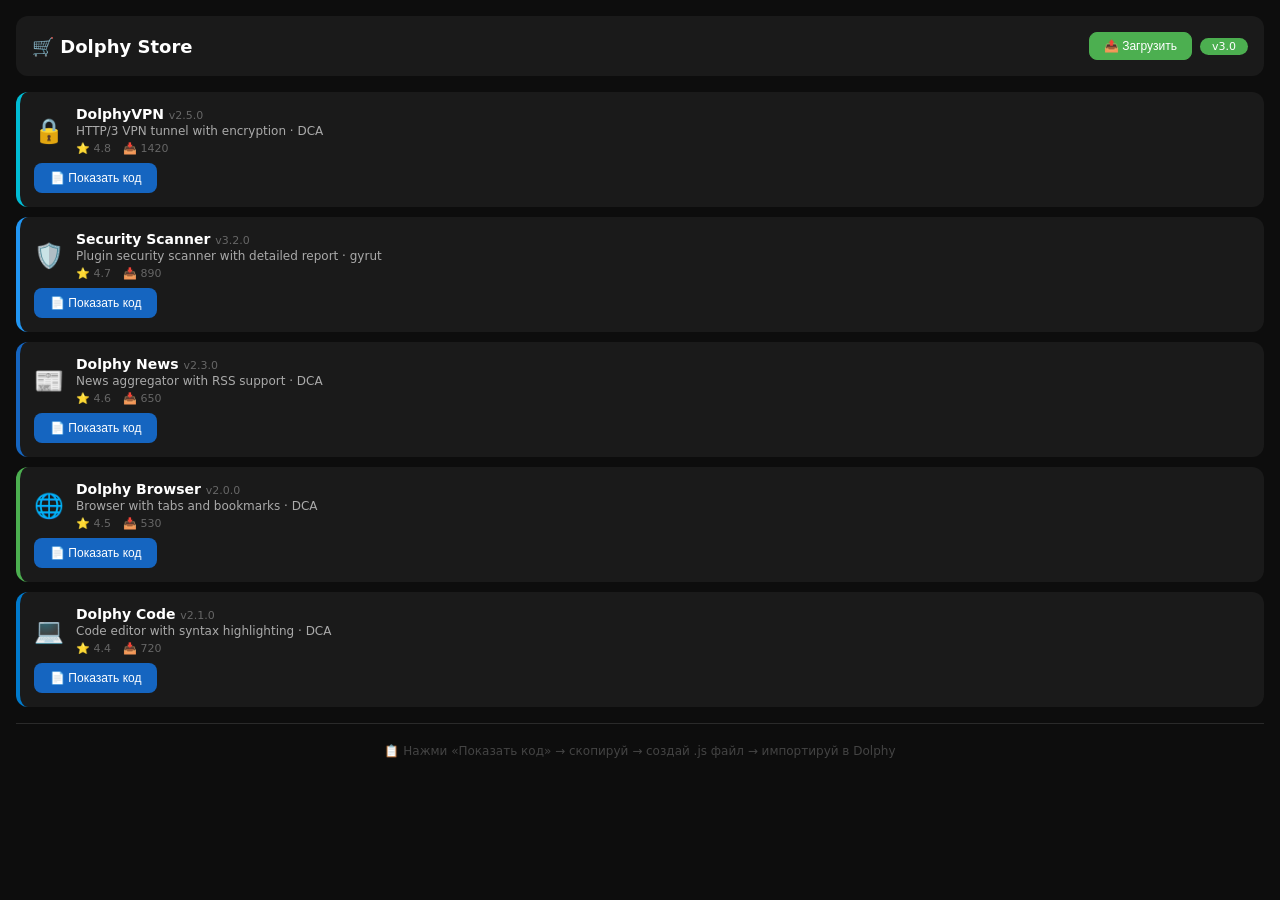
==== commit bf2419be: "Update index.html" ====
--- a/index.html
+++ b/index.html
@@ -1,399 +1,194 @@
 <!DOCTYPE html>
 <html lang="ru">
 <head>
-  <meta charset="UTF-8">
-  <meta name="viewport" content="width=device-width, initial-scale=1.0, maximum-scale=1.0, user-scalable=no">
-  <title>Dolphy Store</title>
-  <style>
-    * {
-      box-sizing: border-box;
-      margin: 0;
-      padding: 0;
-      -webkit-tap-highlight-color: transparent;
-      user-select: none;
-    }
-
-    body {
-      background-color: #0d0d0d;
-      color: #e0e0e0;
-      font-family: -apple-system, BlinkMacSystemFont, "Segoe UI", Roboto, Helvetica, Arial, sans-serif;
-      padding-bottom: 24px;
-      line-height: 1.4;
-    }
-
-    /* Шапка приложения */
-    .header {
-      position: sticky;
-      top: 0;
-      z-index: 100;
-      background: rgba(13, 13, 13, 0.95);
-      backdrop-filter: blur(10px);
-      padding: 16px;
-      display: flex;
-      justify-content: space-between;
-      align-items: center;
-      border-bottom: 1px solid #1a1a1a;
-    }
-
-    .brand {
-      display: flex;
-      align-items: center;
-      gap: 10px;
-    }
-
-    .logo {
-      font-size: 28px;
-    }
-
-    .title-group h1 {
-      font-size: 18px;
-      font-weight: 700;
-      color: #fff;
-      display: flex;
-      align-items: center;
-      gap: 6px;
-    }
-
-    .version-badge {
-      font-size: 10px;
-      background: rgba(0, 188, 212, 0.15);
-      color: #00bcd4;
-      padding: 2px 6px;
-      border-radius: 4px;
-      border: 1px solid rgba(0, 188, 212, 0.3);
-    }
-
-    .upload-btn-head {
-      background: linear-gradient(135deg, #1565c0, #00bcd4);
-      color: #fff;
-      border: none;
-      padding: 8px 14px;
-      border-radius: 8px;
-      font-size: 13px;
-      font-weight: 600;
-      cursor: pointer;
-      box-shadow: 0 2px 8px rgba(0, 188, 212, 0.2);
-    }
-
-    /* Статистика */
-    .stats-container {
-      display: grid;
-      grid-template-columns: repeat(3, 1fr);
-      gap: 10px;
-      padding: 16px;
-    }
-
-    .stat-card {
-      background: #141414;
-      border: 1px solid #222;
-      border-radius: 12px;
-      padding: 12px 8px;
-      text-align: center;
-    }
-
-    .stat-value {
-      font-size: 20px;
-      font-weight: 700;
-      color: #00bcd4;
-    }
-
-    .stat-label {
-      font-size: 11px;
-      color: #888;
-      margin-top: 2px;
-    }
-
-    /* Карточки плагинов */
-    .section-title {
-      padding: 8px 16px;
-      font-size: 14px;
-      text-transform: uppercase;
-      letter-spacing: 1px;
-      color: #666;
-      font-weight: 600;
-    }
-
-    .plugins-list {
-      padding: 0 16px;
-      display: flex;
-      flex-direction: column;
-      gap: 12px;
-    }
-
-    .plugin-card {
-      background: #141414;
-      border: 1px solid #222;
-      border-radius: 14px;
-      padding: 14px;
-      display: flex;
-      flex-direction: column;
-      gap: 12px;
-      position: relative;
-      overflow: hidden;
-    }
-
-    .plugin-card::before {
-      content: '';
-      position: absolute;
-      top: 0;
-      left: 0;
-      width: 4px;
-      height: 100%;
-      background: var(--accent-color, #00bcd4);
-    }
-
-    .plugin-header {
-      display: flex;
-      gap: 12px;
-      align-items: center;
-    }
-
-    .plugin-icon {
-      width: 44px;
-      height: 44px;
-      background: #1a1a1a;
-      border-radius: 10px;
-      display: flex;
-      align-items: center;
-      justify-content: center;
-      font-size: 22px;
-      border: 1px solid #2a2a2a;
-      flex-shrink: 0;
-    }
-
-    .plugin-info {
-      flex: 1;
-      min-width: 0;
-    }
-
-    .plugin-name {
-      font-size: 16px;
-      font-weight: 600;
-      color: #fff;
-      white-space: nowrap;
-      overflow: hidden;
-      text-overflow: ellipsis;
-    }
-
-    .plugin-meta {
-      font-size: 12px;
-      color: #777;
-      display: flex;
-      gap: 8px;
-      margin-top: 2px;
-    }
-
-    .plugin-desc {
-      font-size: 13px;
-      color: #aaa;
-      line-height: 1.35;
-    }
-
-    .plugin-footer {
-      display: flex;
-      justify-content: space-between;
-      align-items: center;
-      padding-top: 8px;
-      border-top: 1px solid #1f1f1f;
-    }
-
-    .metrics {
-      display: flex;
-      gap: 12px;
-      font-size: 12px;
-      color: #888;
-    }
-
-    .download-btn {
-      background: #1a1a1a;
-      color: #00bcd4;
-      border: 1px solid rgba(0, 188, 212, 0.4);
-      padding: 6px 12px;
-      border-radius: 6px;
-      font-size: 12px;
-      font-weight: 600;
-      cursor: pointer;
-    }
-
-    .download-btn:active {
-      background: #00bcd4;
-      color: #000;
-    }
-
-    /* Футер */
-    .footer-actions {
-      padding: 24px 16px 12px;
-      display: flex;
-      flex-direction: column;
-      gap: 12px;
-    }
-
-    .upload-btn-main {
-      width: 100%;
-      background: #1565c0;
-      color: #fff;
-      border: none;
-      padding: 14px;
-      border-radius: 12px;
-      font-size: 15px;
-      font-weight: 600;
-      cursor: pointer;
-      text-align: center;
-      box-shadow: 0 4px 12px rgba(21, 101, 192, 0.3);
-    }
-
-    .instructions {
-      background: #111;
-      border: 1px dashed #2a2a2a;
-      border-radius: 10px;
-      padding: 12px;
-      font-size: 12px;
-      color: #777;
-      text-align: center;
-    }
-
-    /* Тосты */
-    .toast {
-      position: fixed;
-      bottom: 20px;
-      left: 50%;
-      transform: translateX(-50%) translateY(100px);
-      background: #222;
-      color: #fff;
-      padding: 10px 18px;
-      border-radius: 20px;
-      font-size: 13px;
-      border: 1px solid #333;
-      box-shadow: 0 4px 12px rgba(0,0,0,0.5);
-      transition: transform 0.3s cubic-bezier(0.175, 0.885, 0.32, 1.275);
-      z-index: 1000;
-      pointer-events: none;
-    }
-
-    .toast.show {
-      transform: translateX(-50%) translateY(0);
-    }
-  </style>
+<meta charset="UTF-8">
+<meta name="viewport" content="width=device-width, initial-scale=1.0, maximum-scale=1.0, user-scalable=no">
+<title>Dolphy Store</title>
+<style>
+*{margin:0;padding:0;box-sizing:border-box}
+body{background:#0d0d0d;color:#e0e0e0;font-family:system-ui,-apple-system,sans-serif;padding:16px}
+.header{background:#1a1a1a;padding:16px;border-radius:12px;margin-bottom:16px;display:flex;justify-content:space-between;align-items:center}
+.header h1{font-size:18px;color:#fff}
+.badge{background:#4caf50;color:#fff;padding:2px 12px;border-radius:20px;font-size:11px}
+.btn-upload{background:transparent;color:#4caf50;border:1px solid #4caf50;padding:6px 14px;border-radius:8px;font-size:12px;font-weight:500;cursor:pointer}
+.plugin{background:#1a1a1a;border-radius:12px;padding:14px;margin-bottom:10px;border-left:4px solid #2196f3}
+.plugin .top{display:flex;gap:12px;align-items:center}
+.plugin .icon{font-size:24px}
+.plugin .info{flex:1}
+.plugin .name{font-weight:600;color:#fff;font-size:14px}
+.plugin .desc{font-size:12px;color:#aaa;margin-top:2px}
+.plugin .meta{font-size:11px;color:#666;display:flex;gap:12px;margin-top:4px}
+.plugin .actions{display:flex;gap:8px;margin-top:8px;flex-wrap:wrap}
+.btn{padding:8px 16px;border:none;border-radius:8px;font-size:12px;font-weight:500;cursor:pointer}
+.btn-download{background:#1565c0;color:#fff}
+.btn-upload{background:#4caf50;color:#fff}
+.footer{text-align:center;padding:20px 0 10px;color:#444;font-size:12px;border-top:1px solid #2a2a2a;margin-top:16px}
+.toast{position:fixed;bottom:30px;left:50%;transform:translateX(-50%);background:#333;color:#fff;padding:10px 20px;border-radius:10px;font-size:13px;opacity:0;transition:0.3s;pointer-events:none;z-index:100}
+.toast.show{opacity:1}
+.code-box{background:#0a0a0a;border-radius:8px;padding:12px;margin-top:8px;max-height:200px;overflow:auto;border:1px solid #2a2a2a;display:none;font-family:monospace;font-size:11px;color:#aaa;white-space:pre-wrap;word-break:break-all}
+.code-box.show{display:block}
+</style>
 </head>
 <body>
 
-  <!-- Шапка -->
-  <header class="header">
-    <div class="brand">
-      <span class="logo">🐬</span>
-      <div class="title-group">
-        <h1>Dolphy Store <span class="version-badge">v3.0</span></h1>
+<div class="header">
+  <h1>🛒 Dolphy Store</h1>
+  <div style="display:flex;gap:8px;align-items:center">
+    <button class="btn-upload" onclick="showUploadGuide()">📤 Загрузить</button>
+    <span class="badge">v3.0</span>
+  </div>
+</div>
+
+<div id="catalog"></div>
+
+<div class="footer">
+  <div style="margin-bottom:8px;">📋 Нажми «Показать код» → скопируй → создай .js файл → импортируй в Dolphy</div>
+</div>
+
+<div class="toast" id="toast"></div>
+
+<script>
+const PLUGINS = [
+  {id:'dolphyvpn',name:'DolphyVPN',desc:'HTTP/3 VPN tunnel with encryption',author:'DCA',version:'2.5.0',icon:'🔒',color:'#00bcd4',rating:4.8,downloads:1420,
+   code:`// @plugin id=dolphy.vpn name="DolphyVPN" version=2.5.0
+function onLoad(api) {
+  api.other.add({section:"main",title:"DolphyVPN",description:"HTTP/3 VPN tunnel",icon:"🔒",screen:"main",color:0xFF00BCD4,order:0});
+  api.toast('✅ DolphyVPN loaded');
+}
+function screen_main(ui,api,state) {
+  return ui.scaffold({
+    topBar:{title:'🔒 DolphyVPN',showBack:true},
+    content:ui.column({padding:16},[
+      ui.text('DolphyVPN v2.5.0',{style:'titleLarge',bold:true}),
+      ui.spacer({height:8}),
+      ui.text('HTTP/3 VPN tunnel with encryption',{style:'bodyMedium',color:0xFF888888}),
+      ui.spacer({height:16}),
+      ui.text('👤 Author: DCA',{style:'bodySmall',color:0xFF666666})
+    ])
+  });
+}
+function onUnload(api) { api.toast('DolphyVPN unloaded'); }`},
+  {id:'secscan',name:'Security Scanner',desc:'Plugin security scanner with detailed report',author:'gyrut',version:'3.2.0',icon:'🛡️',color:'#2196f3',rating:4.7,downloads:890,
+   code:`// @plugin id=dolphy.scanner name="Security Scanner" version=3.2.0
+function onLoad(api) {
+  api.other.add({section:"main",title:"Security Scanner",description:"Plugin security scanner",icon:"🛡️",screen:"main",color:0xFF2196F3,order:0});
+  api.toast('✅ Security Scanner loaded');
+}
+function screen_main(ui,api,state) {
+  return ui.scaffold({
+    topBar:{title:'🛡️ Security Scanner',showBack:true},
+    content:ui.column({padding:16},[
+      ui.text('Security Scanner v3.2.0',{style:'titleLarge',bold:true}),
+      ui.spacer({height:8}),
+      ui.text('Plugin security scanner with detailed report',{style:'bodyMedium',color:0xFF888888}),
+      ui.spacer({height:16}),
+      ui.text('👤 Author: gyrut',{style:'bodySmall',color:0xFF666666})
+    ])
+  });
+}
+function onUnload(api) { api.toast('Security Scanner unloaded'); }`},
+  {id:'dolphynews',name:'Dolphy News',desc:'News aggregator with RSS support',author:'DCA',version:'2.3.0',icon:'📰',color:'#1565c0',rating:4.6,downloads:650,
+   code:`// @plugin id=dolphy.news name="Dolphy News" version=2.3.0
+function onLoad(api) {
+  api.other.add({section:"main",title:"Dolphy News",description:"News aggregator",icon:"📰",screen:"main",color:0xFF1565C0,order:0});
+  api.toast('✅ Dolphy News loaded');
+}
+function screen_main(ui,api,state) {
+  return ui.scaffold({
+    topBar:{title:'📰 Dolphy News',showBack:true},
+    content:ui.column({padding:16},[
+      ui.text('Dolphy News v2.3.0',{style:'titleLarge',bold:true}),
+      ui.spacer({height:8}),
+      ui.text('News aggregator with RSS support',{style:'bodyMedium',color:0xFF888888}),
+      ui.spacer({height:16}),
+      ui.text('👤 Author: DCA',{style:'bodySmall',color:0xFF666666})
+    ])
+  });
+}
+function onUnload(api) { api.toast('Dolphy News unloaded'); }`},
+  {id:'dolphybrowser',name:'Dolphy Browser',desc:'Browser with tabs and bookmarks',author:'DCA',version:'2.0.0',icon:'🌐',color:'#4caf50',rating:4.5,downloads:530,
+   code:`// @plugin id=dolphy.browser name="Dolphy Browser" version=2.0.0
+function onLoad(api) {
+  api.other.add({section:"main",title:"Dolphy Browser",description:"Browser with tabs",icon:"🌐",screen:"main",color:0xFF4CAF50,order:0});
+  api.toast('✅ Dolphy Browser loaded');
+}
+function screen_main(ui,api,state) {
+  return ui.scaffold({
+    topBar:{title:'🌐 Dolphy Browser',showBack:true},
+    content:ui.column({padding:16},[
+      ui.text('Dolphy Browser v2.0.0',{style:'titleLarge',bold:true}),
+      ui.spacer({height:8}),
+      ui.text('Browser with tabs and bookmarks',{style:'bodyMedium',color:0xFF888888}),
+      ui.spacer({height:16}),
+      ui.text('👤 Author: DCA',{style:'bodySmall',color:0xFF666666})
+    ])
+  });
+}
+function onUnload(api) { api.toast('Dolphy Browser unloaded'); }`},
+  {id:'dolphycode',name:'Dolphy Code',desc:'Code editor with syntax highlighting',author:'DCA',version:'2.1.0',icon:'💻',color:'#007acc',rating:4.4,downloads:720,
+   code:`// @plugin id=dolphy.code name="Dolphy Code" version=2.1.0
+function onLoad(api) {
+  api.other.add({section:"main",title:"Dolphy Code",description:"Code editor",icon:"💻",screen:"main",color:0xFF007ACC,order:0});
+  api.toast('✅ Dolphy Code loaded');
+}
+function screen_main(ui,api,state) {
+  return ui.scaffold({
+    topBar:{title:'💻 Dolphy Code',showBack:true},
+    content:ui.column({padding:16},[
+      ui.text('Dolphy Code v2.1.0',{style:'titleLarge',bold:true}),
+      ui.spacer({height:8}),
+      ui.text('Code editor with syntax highlighting',{style:'bodyMedium',color:0xFF888888}),
+      ui.spacer({height:16}),
+      ui.text('👤 Author: DCA',{style:'bodySmall',color:0xFF666666})
+    ])
+  });
+}
+function onUnload(api) { api.toast('Dolphy Code unloaded'); }`}
+];
+
+function showToast(msg) {
+  const t=document.getElementById('toast');
+  t.textContent=msg;t.classList.add('show');
+  clearTimeout(t._timer);t._timer=setTimeout(()=>t.classList.remove('show'),3000);
+}
+
+function showCode(id) {
+  const p=PLUGINS.find(x=>x.id===id);
+  if(!p)return;
+  const el=document.getElementById('code-'+id);
+  if(el){
+    if(el.classList.contains('show')){el.classList.remove('show');return;}
+    el.textContent=p.code;
+    el.classList.add('show');
+    showToast('📋 Код показан, скопируй и сохрани как .js');
+  }
+}
+
+function showUploadGuide() {
+  showToast('📤 Создай .js файл с кодом плагина → импортируй в Dolphy');
+}
+
+function render() {
+  const c=document.getElementById('catalog');
+  c.innerHTML=PLUGINS.map(p=>`
+    <div class="plugin" style="border-left-color:${p.color}">
+      <div class="top">
+        <div class="icon">${p.icon}</div>
+        <div class="info">
+          <div class="name">${p.name} <span style="font-weight:400;color:#666;font-size:11px">v${p.version}</span></div>
+          <div class="desc">${p.desc} · ${p.author}</div>
+          <div class="meta"><span>⭐ ${p.rating}</span><span>📥 ${p.downloads}</span></div>
+        </div>
       </div>
+      <div class="actions">
+        <button class="btn btn-download" onclick="showCode('${p.id}')">📄 Показать код</button>
+      </div>
+      <div class="code-box" id="code-${p.id}"></div>
     </div>
-    <button class="upload-btn-head" onclick="openUpload()">📤 Загрузить</button>
-  </header>
+  `).join('');
+}
 
-  <!-- Статистика -->
-  <section class="stats-container">
-    <div class="stat-card">
-      <div class="stat-value" id="stat-total">5</div>
-      <div class="stat-label">Доступно</div>
-    </div>
-    <div class="stat-card">
-      <div class="stat-value">0</div>
-      <div class="stat-label">Установлено</div>
-    </div>
-    <div class="stat-card">
-      <div class="stat-value">0</div>
-      <div class="stat-label">Обновлений</div>
-    </div>
-  </section>
-
-  <!-- Список плагинов -->
-  <div class="section-title">Каталог плагинов</div>
-  <main class="plugins-list" id="plugins-container"></main>
-
-  <!-- Футер -->
-  <footer class="footer-actions">
-    <button class="upload-btn-main" onclick="openUpload()">📤 Загрузить свой плагин</button>
-    <div class="instructions">
-      ℹ️ Все скачанные файлы открываются в системном браузере для безопасного сохранения на устройство.
-    </div>
-  </footer>
-
-  <!-- Контейнер для всплывающего уведомления -->
-  <div id="toast" class="toast"></div>
-
-  <script>
-    // Реестр встроенных плагинов
-    const PLUGINS = [
-      { id: 'dolphyvpn', name: 'DolphyVPN', author: 'DCA', version: '2.5.0', desc: 'HTTP/3 VPN tunnel with encryption', icon: '🔒', color: '#00bcd4', rating: 4.8, downloads: 1420 },
-      { id: 'secscan', name: 'Security Scanner', author: 'gyrut', version: '3.2.0', desc: 'Plugin security scanner with detailed report', icon: '🛡️', color: '#2196f3', rating: 4.7, downloads: 890 },
-      { id: 'dolphynews', name: 'Dolphy News', author: 'DCA', version: '2.3.0', desc: 'News aggregator with RSS support', icon: '📰', color: '#1565c0', rating: 4.6, downloads: 650 },
-      { id: 'dolphybrowser', name: 'Dolphy Browser', author: 'DCA', version: '2.0.0', desc: 'Browser with tabs and bookmarks', icon: '🌐', color: '#4caf50', rating: 4.5, downloads: 530 },
-      { id: 'dolphycode', name: 'Dolphy Code', author: 'DCA', version: '2.1.0', desc: 'Code editor with syntax highlighting', icon: '💻', color: '#007acc', rating: 4.4, downloads: 720 }
-    ];
-
-    // Рендеринг элементов каталога
-    function renderPlugins() {
-      const container = document.getElementById('plugins-container');
-      container.innerHTML = '';
-      
-      PLUGINS.forEach(plugin => {
-        const card = document.createElement('article');
-        card.className = 'plugin-card';
-        card.style.setProperty('--accent-color', plugin.color);
-        
-        card.innerHTML = `
-          <div class="plugin-header">
-            <div class="plugin-icon">${plugin.icon}</div>
-            <div class="plugin-info">
-              <div class="plugin-name">${plugin.name}</div>
-              <div class="plugin-meta">
-                <span>v${plugin.version}</span>
-                <span>•</span>
-                <span>${plugin.author}</span>
-              </div>
-            </div>
-          </div>
-          <div class="plugin-desc">${plugin.desc}</div>
-          <div class="plugin-footer">
-            <div class="metrics">
-              <span>⭐ ${plugin.rating}</span>
-              <span>📥 ${plugin.downloads}</span>
-            </div>
-            <button class="download-btn" onclick="openDownload('${plugin.id}')">📥 Скачать .js</button>
-          </div>
-        `;
-        container.appendChild(card);
-      });
-      
-      document.getElementById('stat-total').innerText = PLUGINS.length;
-    }
-
-    // Переход на страницу скачивания через смену location (обход WebView)
-    function openDownload(pluginId) {
-      showToast('Переход к скачиванию...');
-      setTimeout(() => {
-        window.location.href = `download.html?id=${encodeURIComponent(pluginId)}`;
-      }, 300);
-    }
-
-    // Переход на страницу загрузки через смену location (обход WebView)
-    function openUpload() {
-      showToast('Открытие формы загрузки...');
-      setTimeout(() => {
-        window.location.href = 'upload.html';
-      }, 300);
-    }
-
-    // Отображение временных всплывающих уведомлений
-    function showToast(message) {
-      const toast = document.getElementById('toast');
-      toast.innerText = message;
-      toast.classList.add('show');
-      setTimeout(() => {
-        toast.classList.remove('show');
-      }, 2500);
-    }
-
-    // Инициализация при загрузке
-    document.addEventListener('DOMContentLoaded', renderPlugins);
-  </script>
+render();
+</script>
 </body>
 </html>
